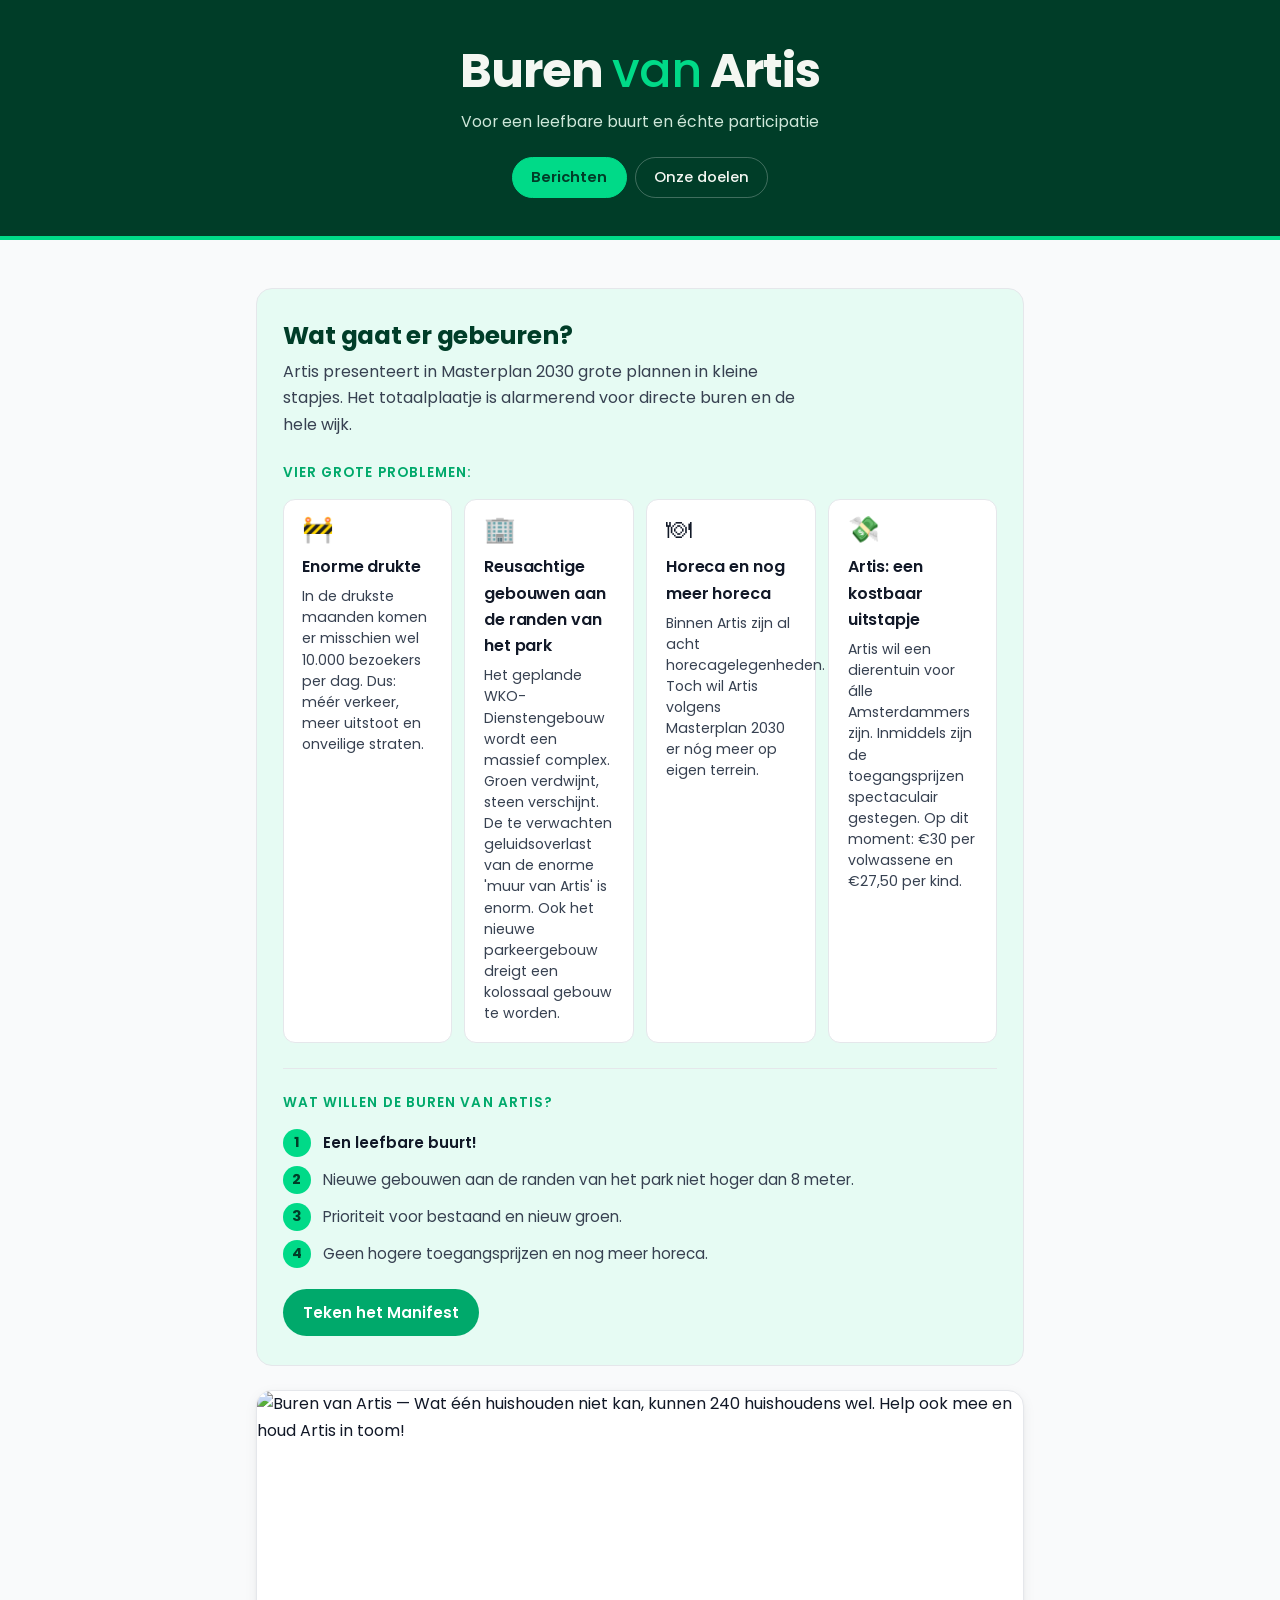
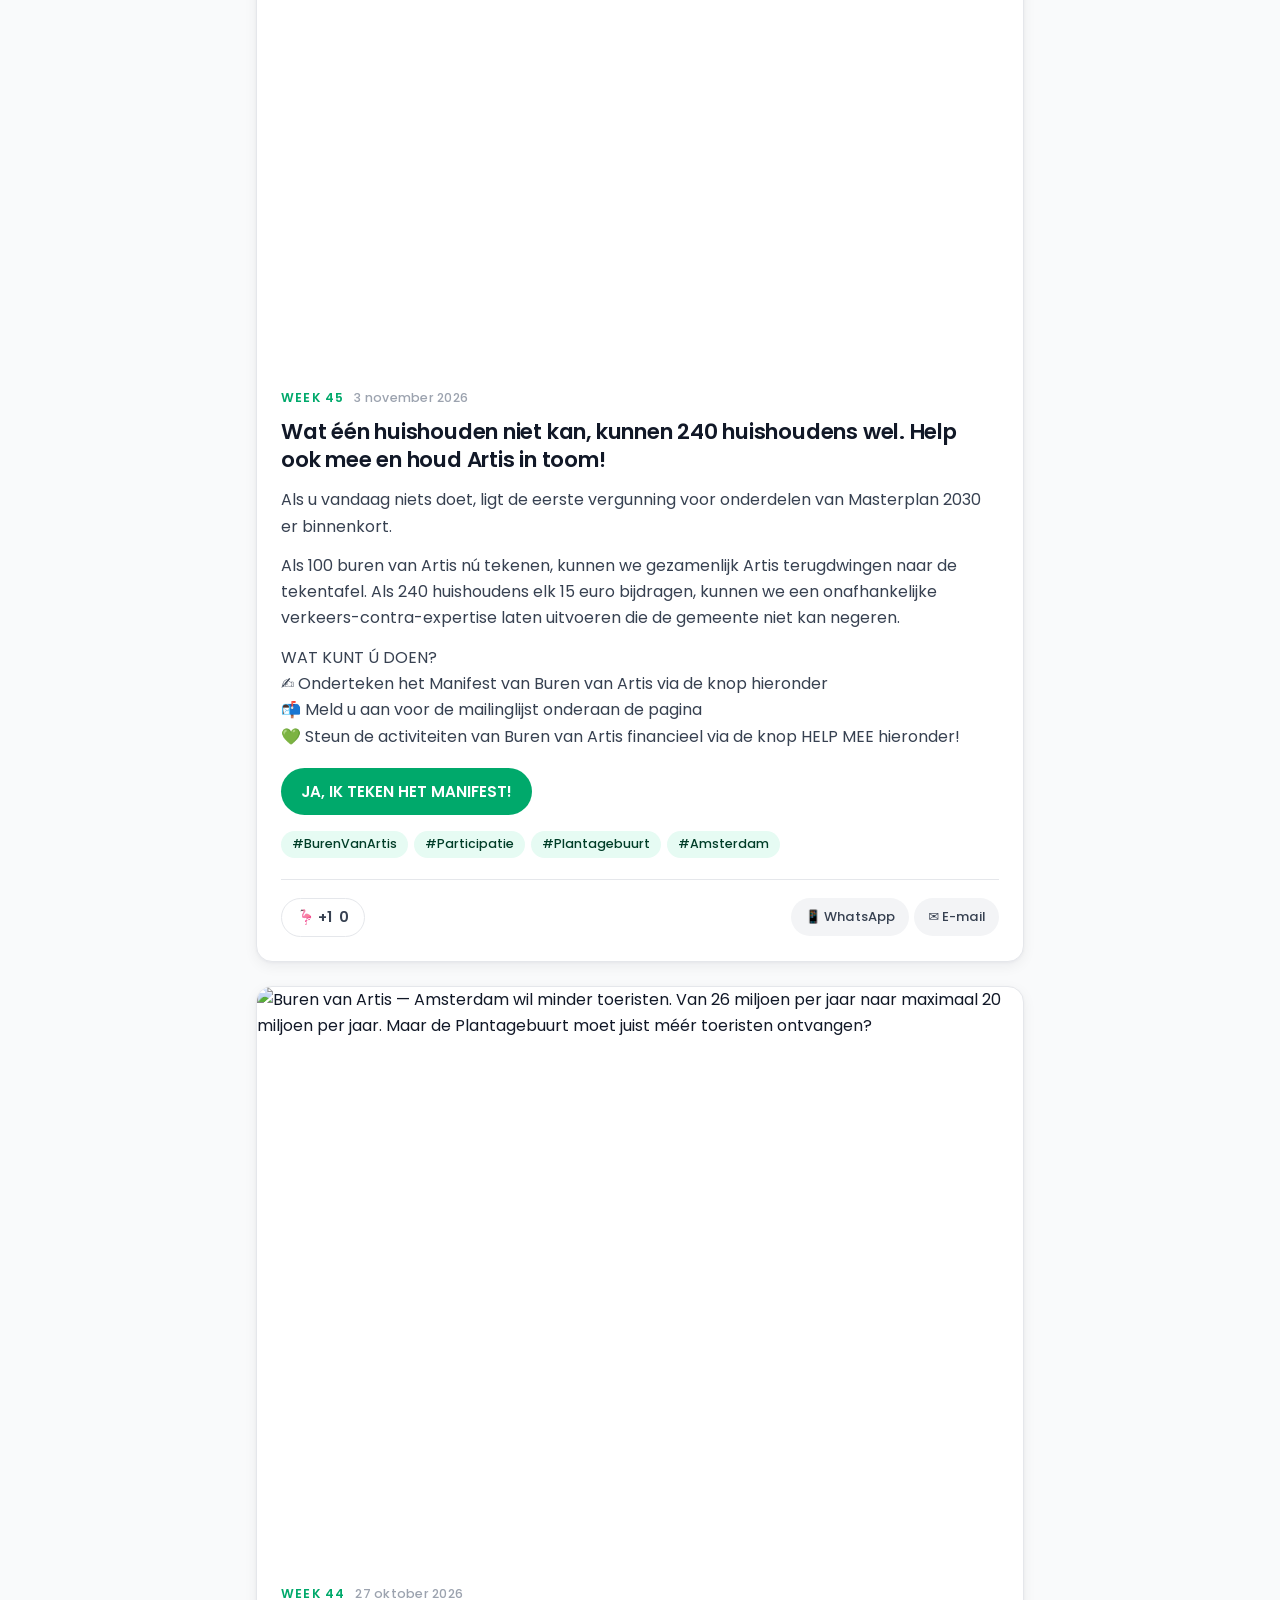
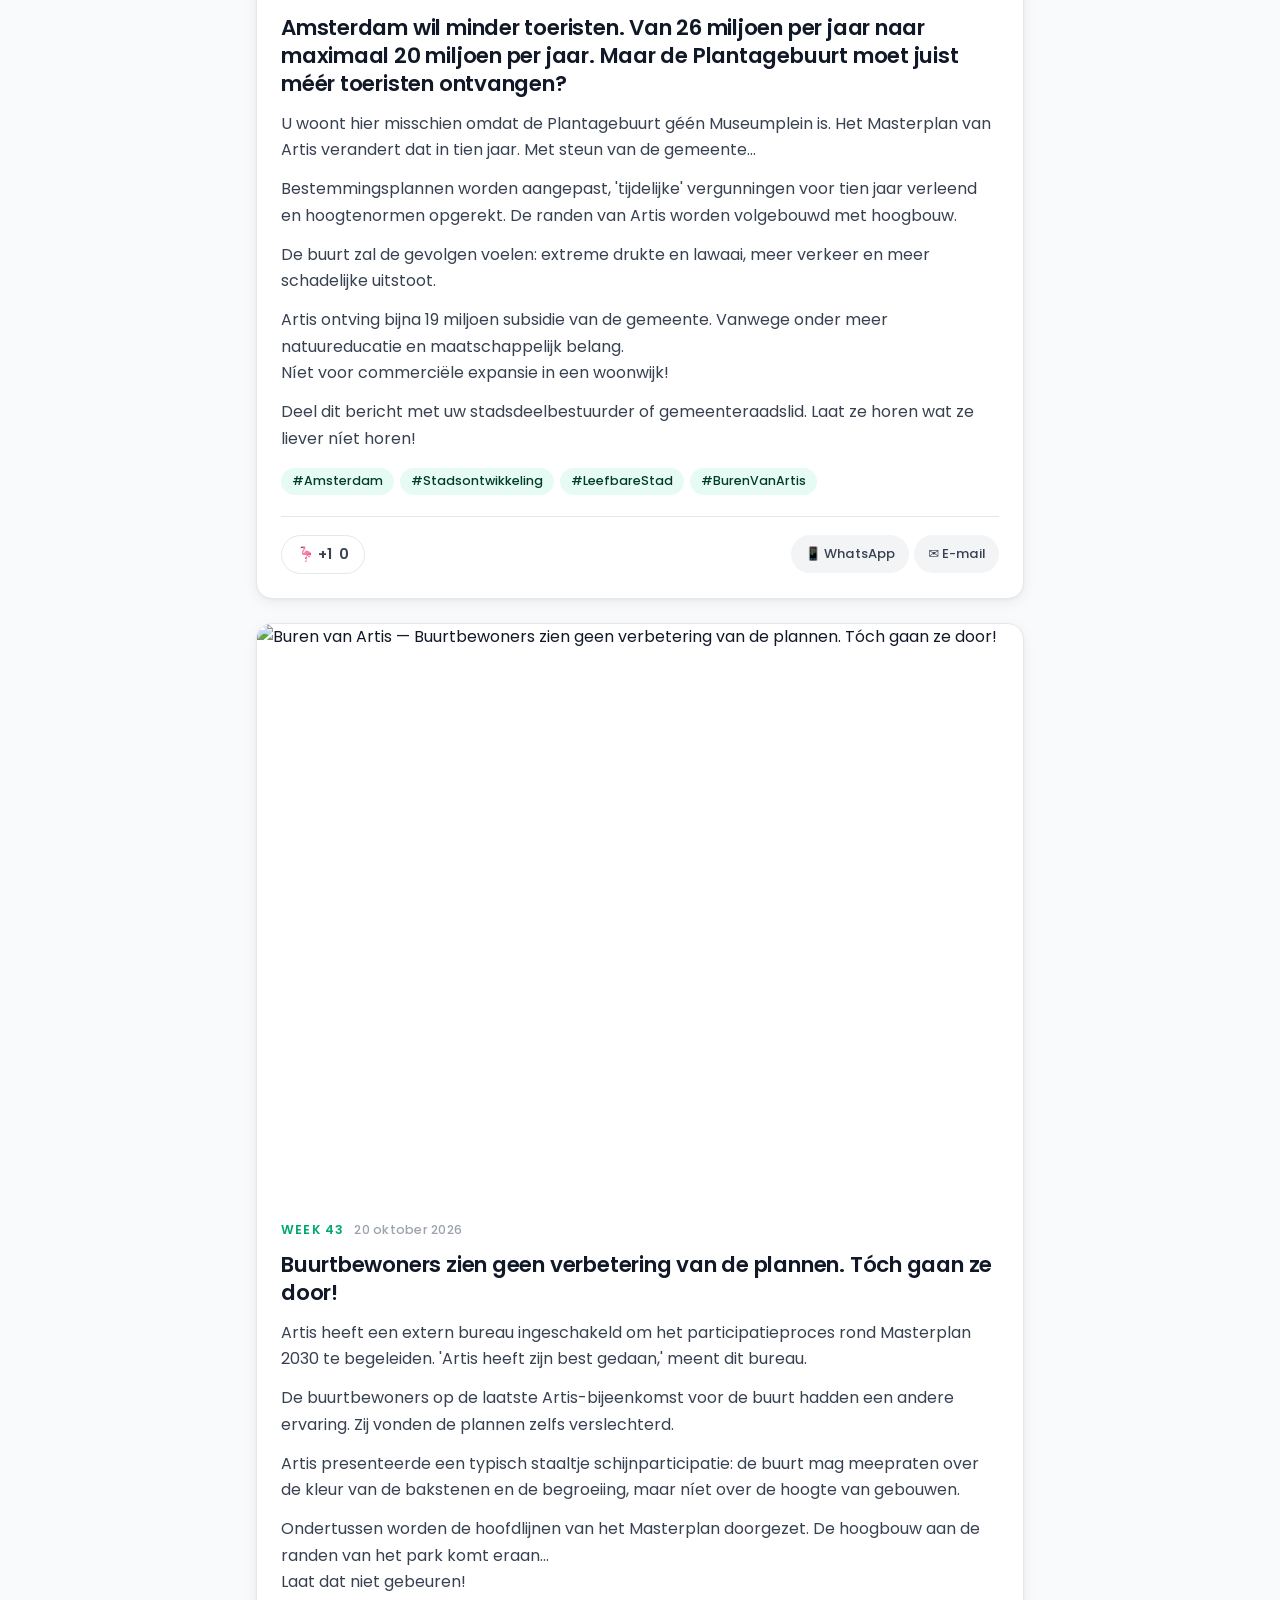
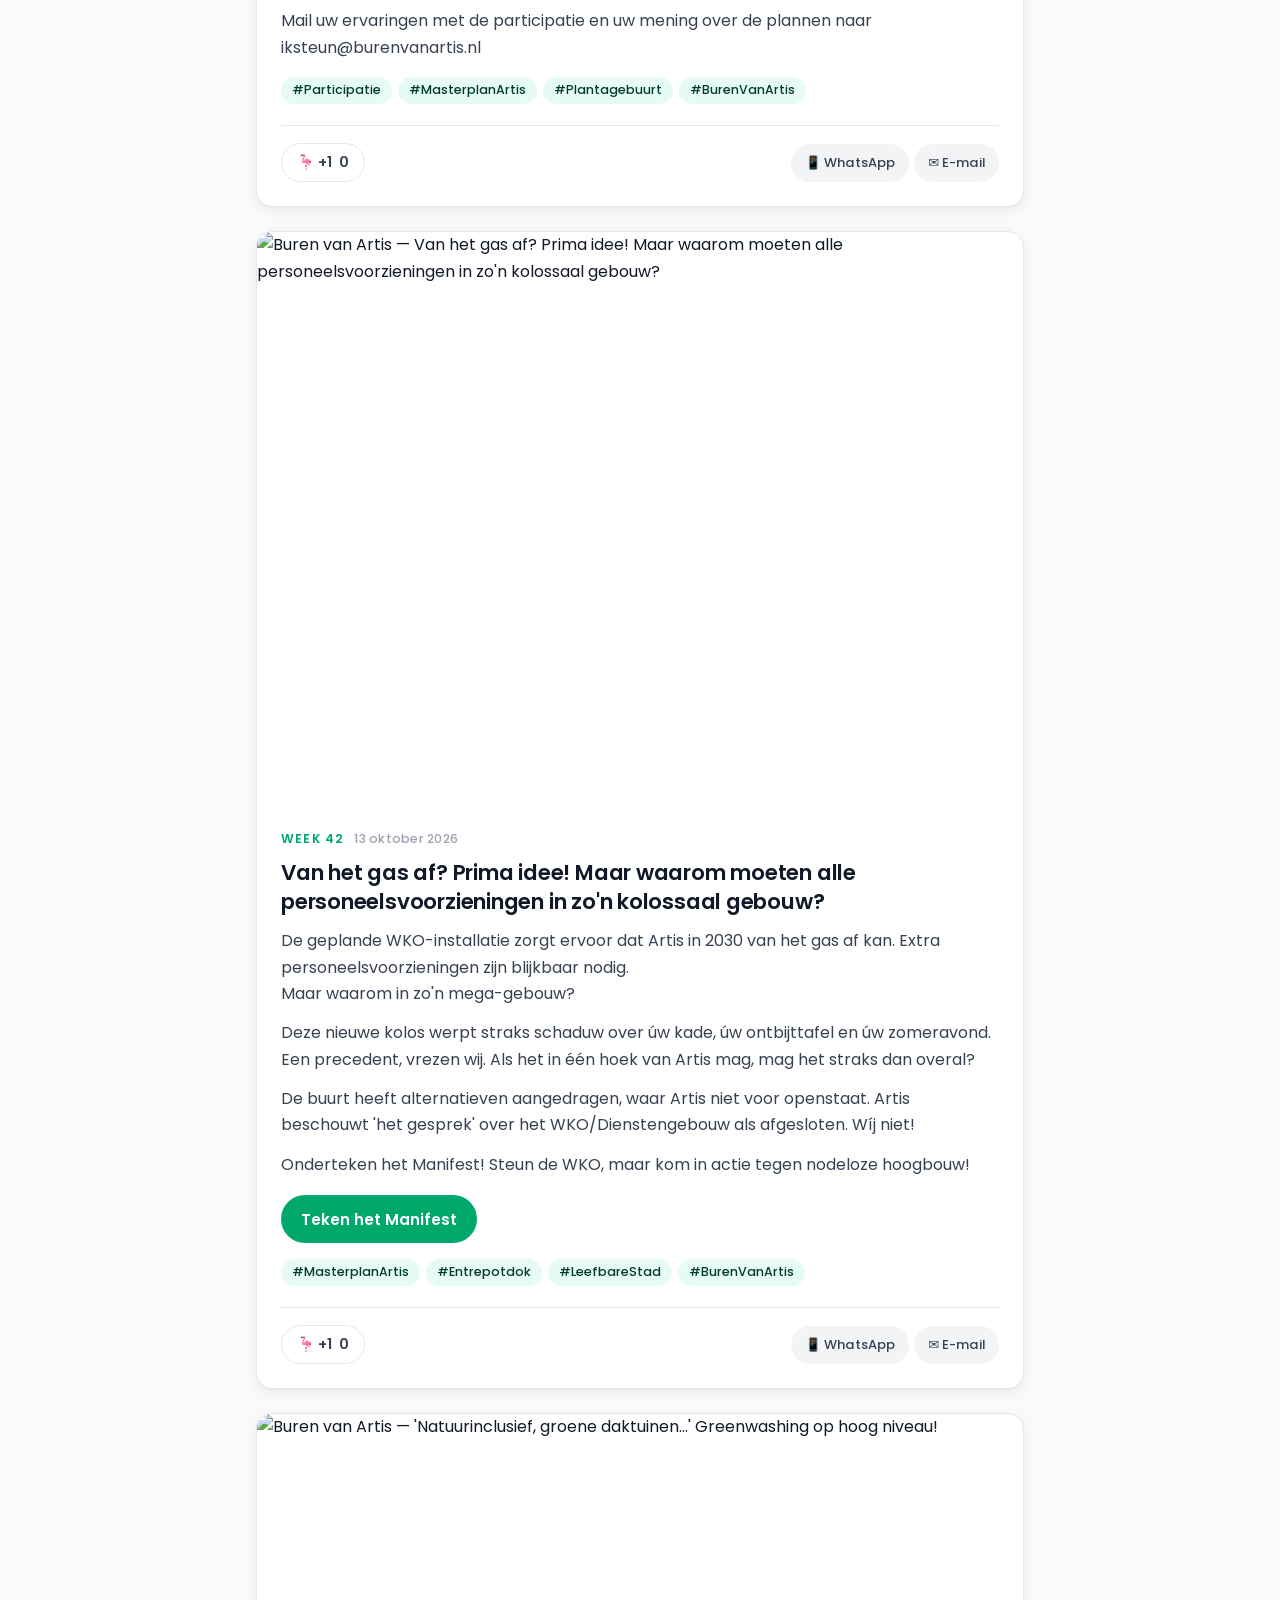
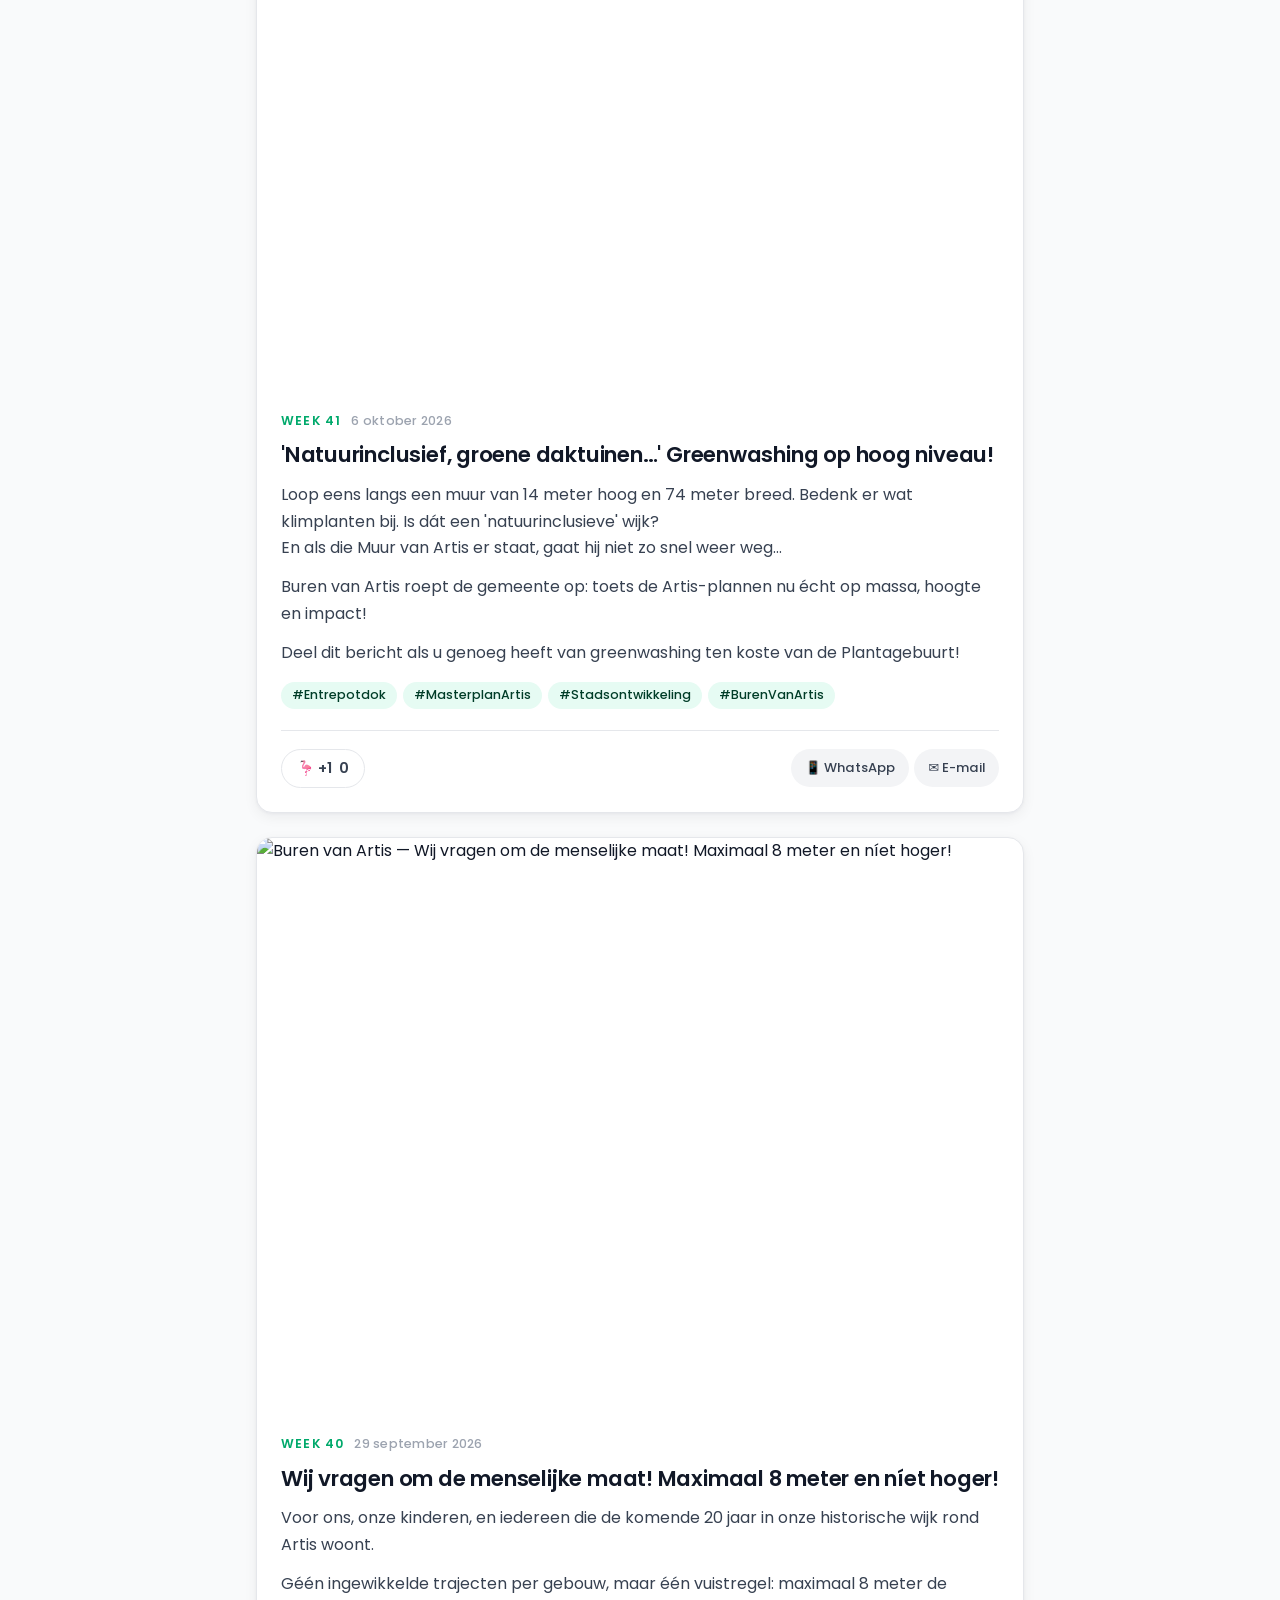
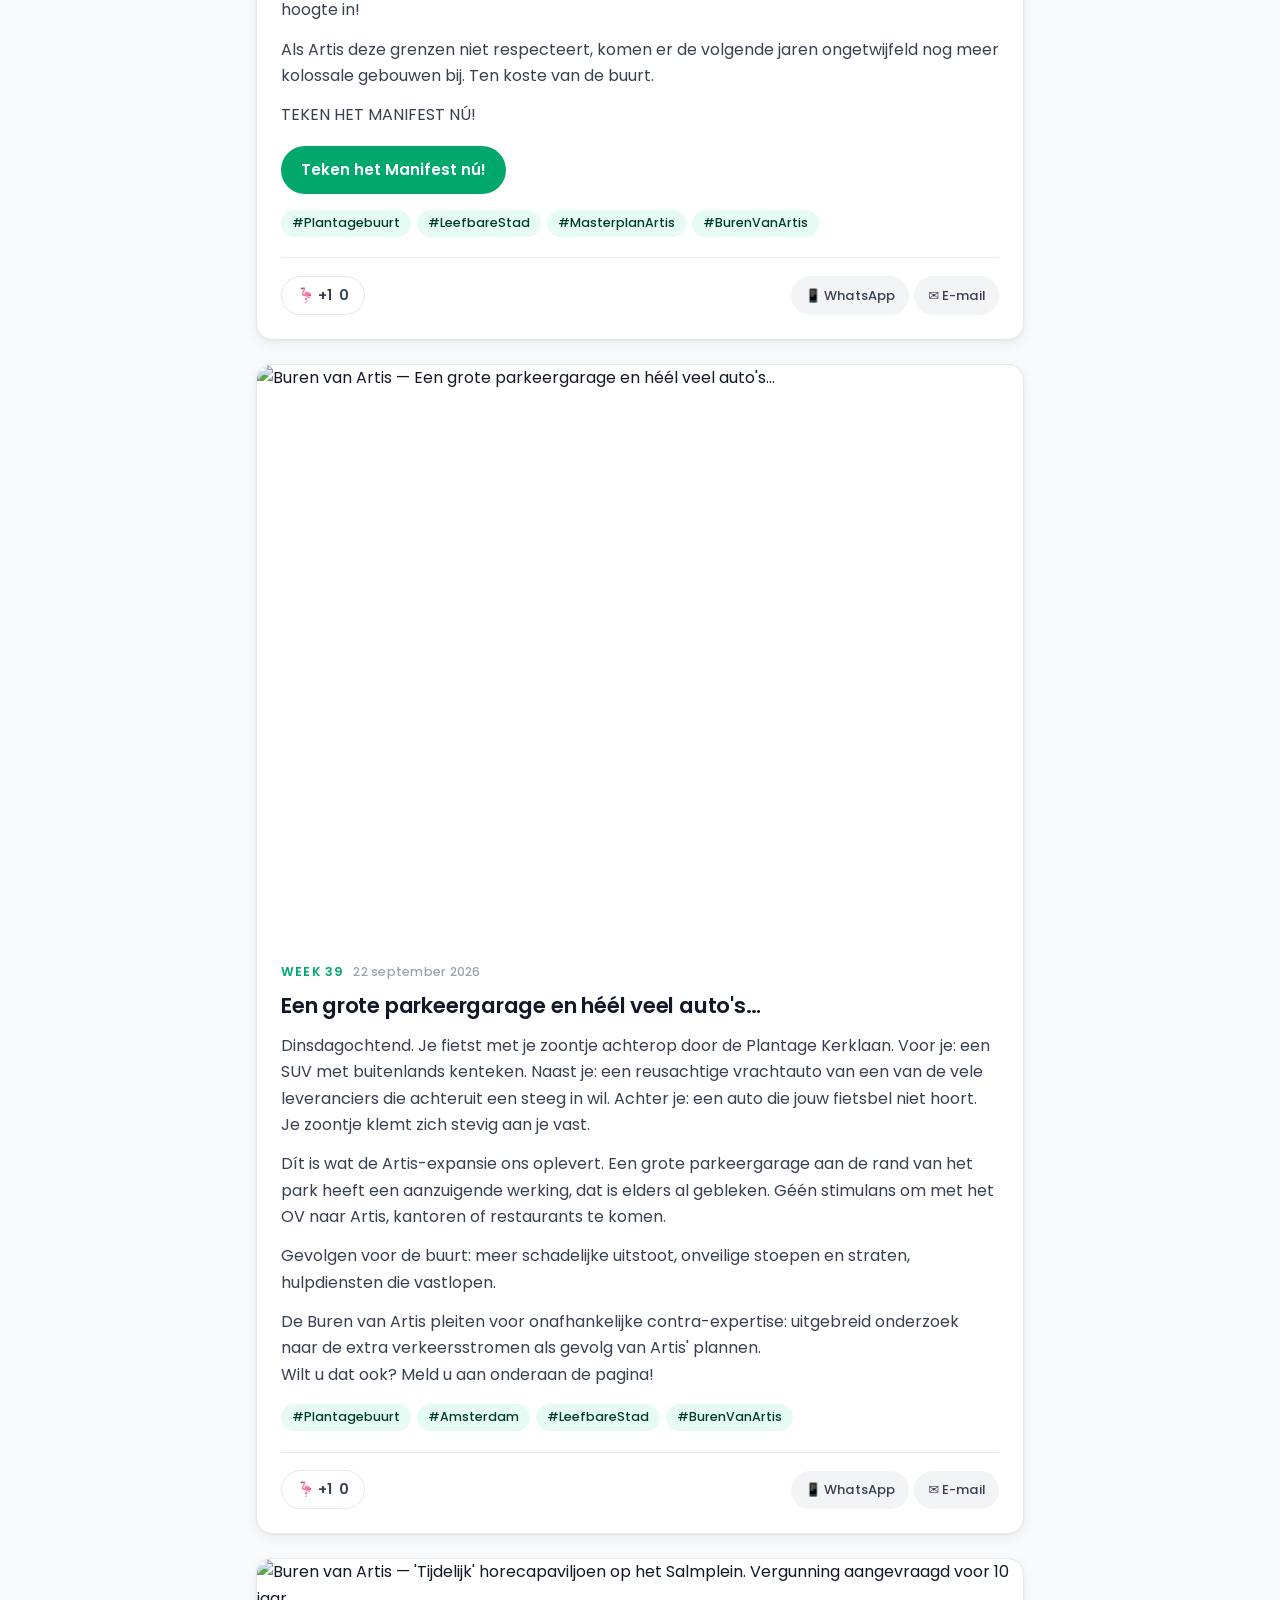
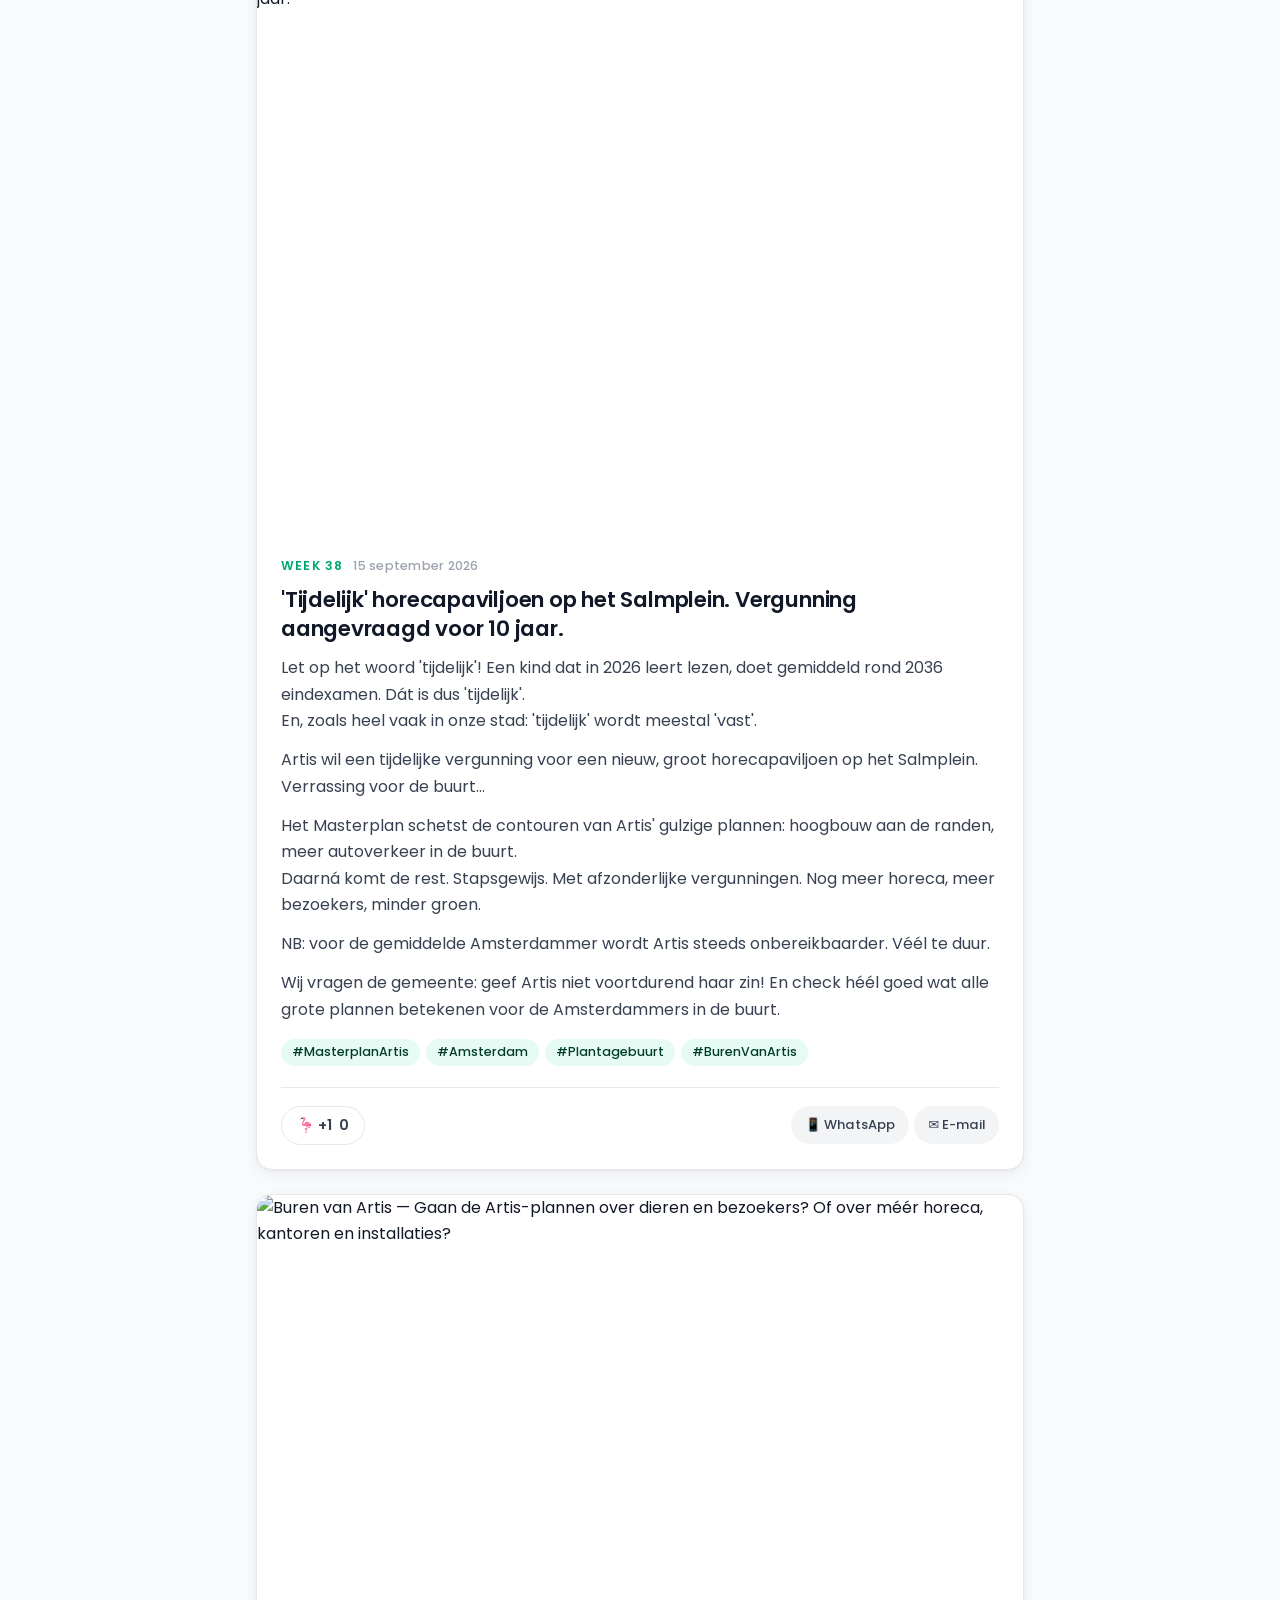
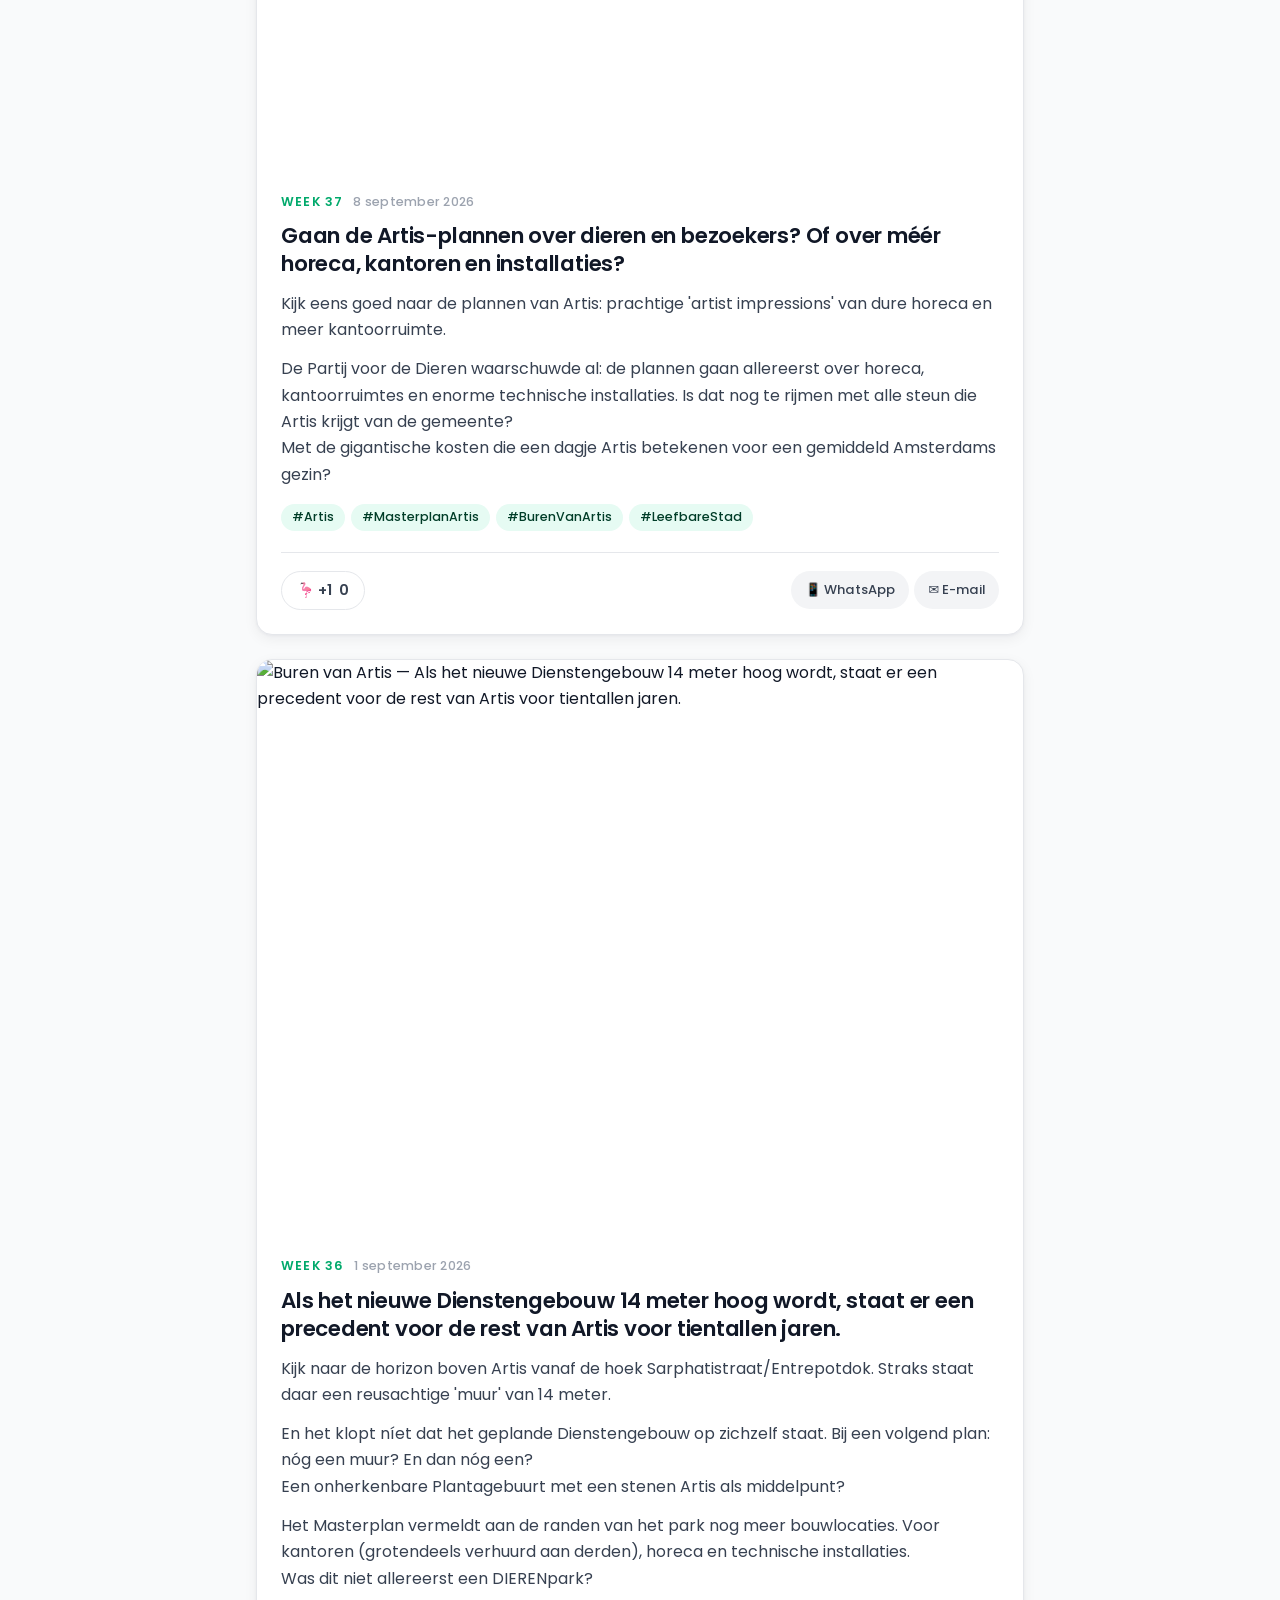
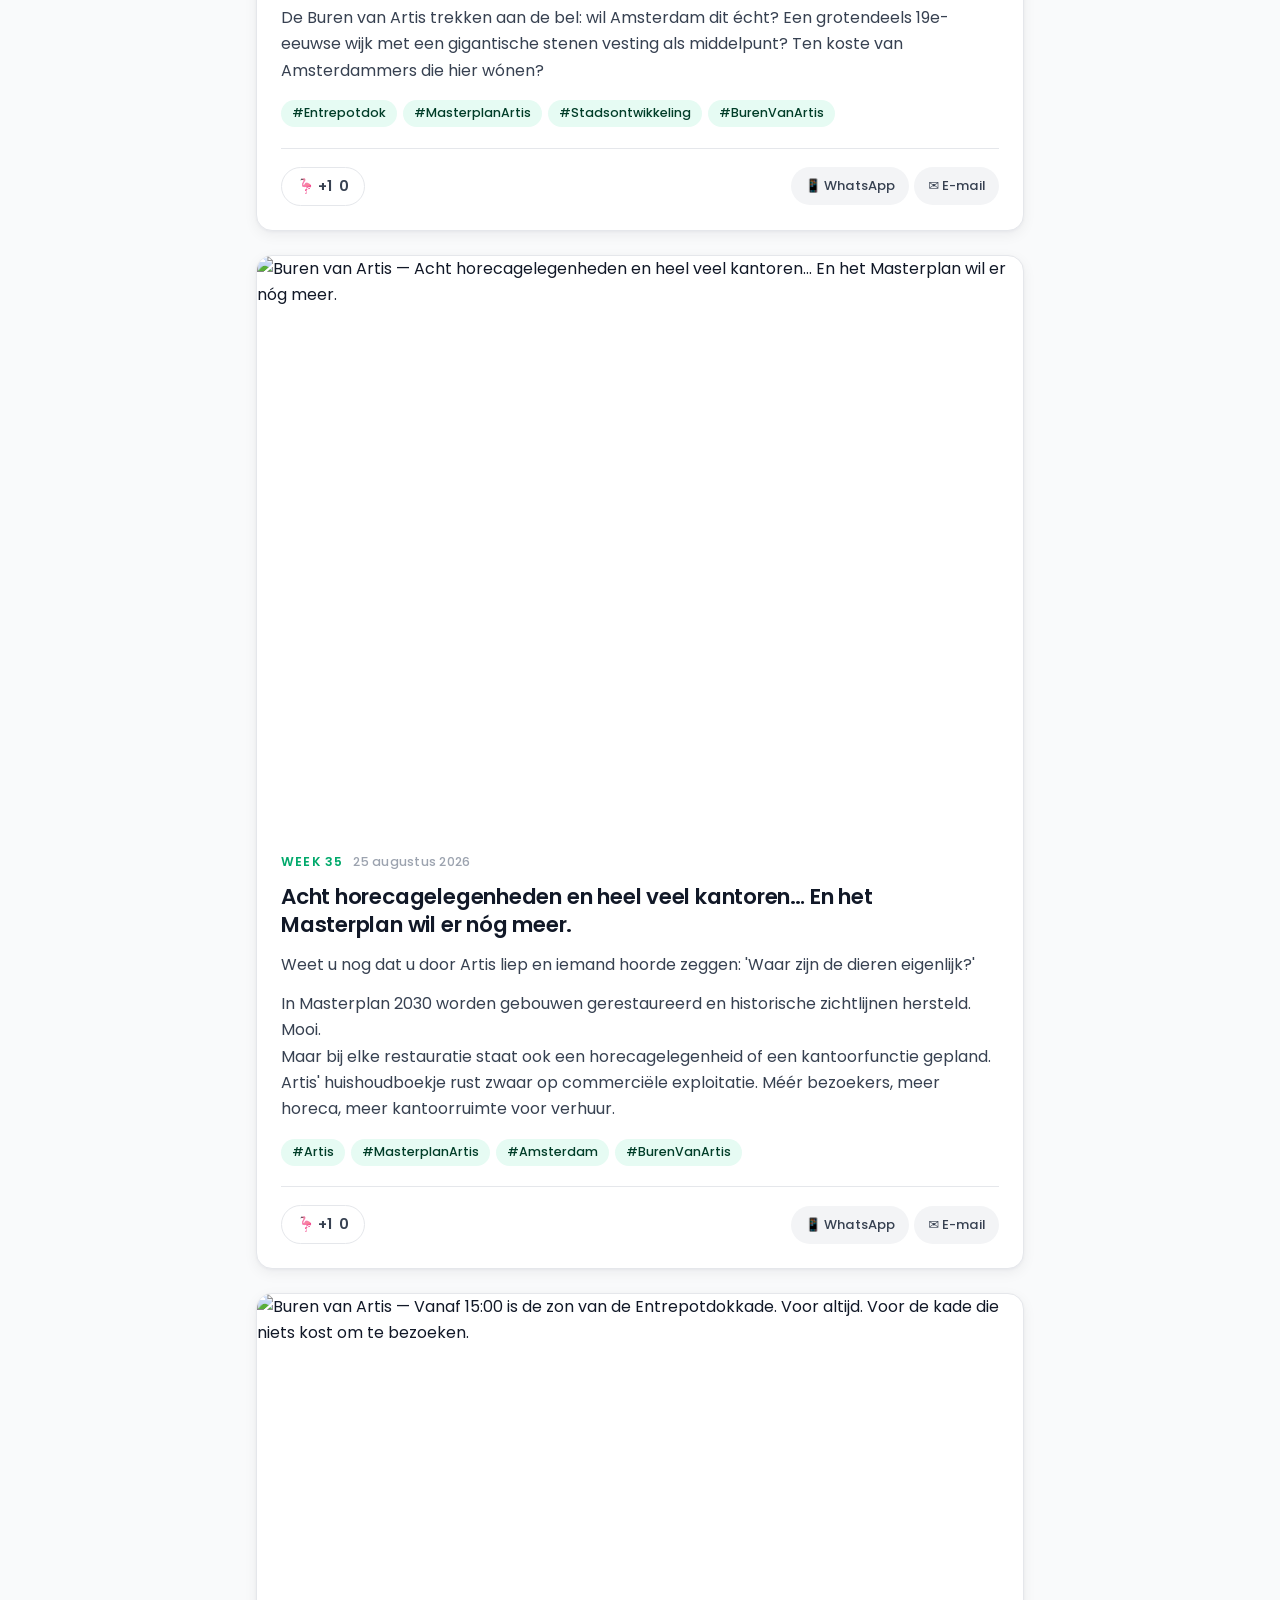
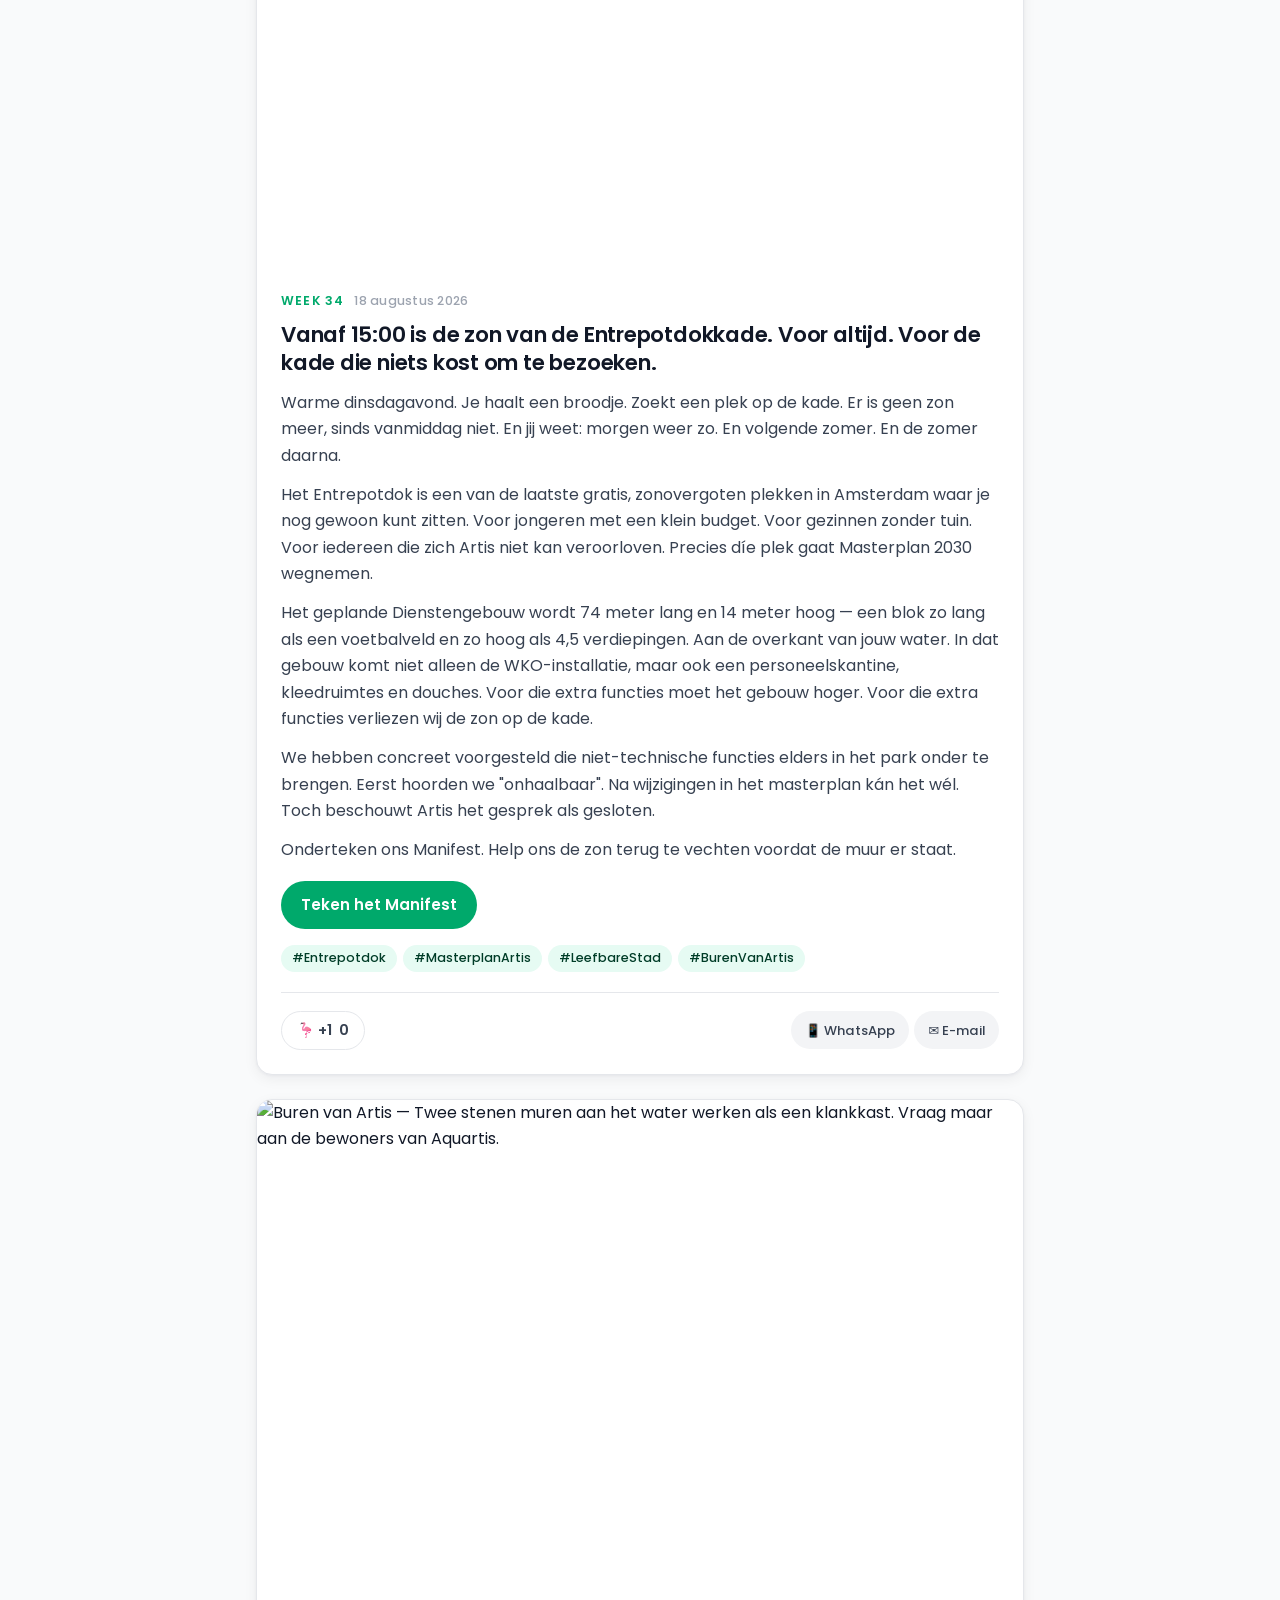
==== index.html @ 2b3d07b7 "Update 11 newest posts with new copy, hide Help mee button, render line breaks Replace title, text, " ====
<!DOCTYPE html>
<html lang="nl">
<head>
<meta charset="UTF-8">
<meta name="viewport" content="width=device-width, initial-scale=1.0">
<title>Buren van Artis — Bewonerslobby tegen Masterplan 2030 in de Plantagebuurt Amsterdam</title>
<meta name="description" content="Bewonerscollectief tegen de commerciële expansie van Artis onder Masterplan 2030. Wekelijkse buurtberichten, manifest en actie voor een leefbare Plantagebuurt in Amsterdam.">
<meta name="keywords" content="Buren van Artis, Masterplan 2030, Artis Amsterdam, Plantagebuurt, Entrepotdok, bewonerslobby, leefbare buurt, participatie, stadsontwikkeling Amsterdam">
<meta name="author" content="Buren van Artis">
<meta name="robots" content="index, follow, max-image-preview:large, max-snippet:-1">
<meta name="theme-color" content="#003D28">
<link rel="canonical" href="https://www.burenvanartis.nl/">

<!-- Google Search Console (vervang later door je eigen verificatiecode) -->
<!-- <meta name="google-site-verification" content="VERVANG_MET_JOUW_CODE"> -->

<!-- Open Graph (Facebook/LinkedIn/WhatsApp) -->
<meta property="og:type" content="website">
<meta property="og:site_name" content="Buren van Artis">
<meta property="og:title" content="Buren van Artis — bewonerslobby tegen Masterplan 2030">
<meta property="og:description" content="Wekelijkse buurtberichten over de plannen van Artis in de Plantagebuurt. Voor een leefbare buurt en tegen ongebreidelde commerciële groei.">
<meta property="og:url" content="https://www.burenvanartis.nl/">
<meta property="og:image" content="https://www.burenvanartis.nl/images/og-cover.jpg">
<meta property="og:image:alt" content="Buren van Artis — voor een leefbare Plantagebuurt">
<meta property="og:locale" content="nl_NL">

<!-- Twitter/X -->
<meta name="twitter:card" content="summary_large_image">
<meta name="twitter:title" content="Buren van Artis — bewonerslobby tegen Masterplan 2030">
<meta name="twitter:description" content="Wekelijkse buurtberichten over de plannen van Artis in de Plantagebuurt Amsterdam.">
<meta name="twitter:image" content="https://www.burenvanartis.nl/images/og-cover.jpg">

<link rel="preconnect" href="https://fonts.googleapis.com">
<link rel="preconnect" href="https://fonts.gstatic.com" crossorigin>
<link href="https://fonts.googleapis.com/css2?family=Poppins:wght@400;500;600;700&display=swap" rel="stylesheet">
<link rel="stylesheet" href="stijl.css">

<!-- Favicon-plaatshouders — upload favicon.ico en apple-touch-icon.png naar images/ -->
<link rel="icon" href="images/favicon.ico" sizes="any">
<link rel="apple-touch-icon" href="images/apple-touch-icon.png">

<!-- JSON-LD: Organisatie -->
<script type="application/ld+json">
{
  "@context": "https://schema.org",
  "@type": "Organization",
  "name": "Buren van Artis",
  "alternateName": "Bewonerscollectief Buren van Artis",
  "url": "https://www.burenvanartis.nl/",
  "logo": "https://www.burenvanartis.nl/images/og-cover.jpg",
  "description": "Burgerlobby en bewonerscollectief voor een leefbare Plantagebuurt in Amsterdam, gericht op serieuze participatie rond het Masterplan van Artis.",
  "email": "iksteun@burenvanartis.nl",
  "areaServed": {
    "@type": "Place",
    "name": "Plantagebuurt, Amsterdam"
  }
}
</script>

<!-- JSON-LD: Website -->
<script type="application/ld+json">
{
  "@context": "https://schema.org",
  "@type": "WebSite",
  "name": "Buren van Artis",
  "url": "https://www.burenvanartis.nl/",
  "inLanguage": "nl-NL",
  "publisher": { "@type": "Organization", "name": "Buren van Artis" }
}
</script>

<!-- Google tag (gtag.js) -->
<script async src="https://www.googletagmanager.com/gtag/js?id=G-4R6ZJPGEWZ"></script>
<script>
  window.dataLayer = window.dataLayer || [];
  function gtag(){dataLayer.push(arguments);}
  gtag('js', new Date());
  gtag('config', 'AW-18309585962');
  gtag('config', 'G-4R6ZJPGEWZ');
</script>
</head>
<body>

<header>
  <h1 class="merk">Buren <span class="van">van</span> Artis</h1>
  <p class="onderkop">Voor een leefbare buurt en échte participatie</p>
  <nav class="nav">
    <a href="/" class="actief">Berichten</a>
    <a href="/doelen.html">Onze doelen</a>
  </nav>
</header>

<main>
  <section class="hero-band" aria-labelledby="hero-vraag">
    <h2 id="hero-vraag">Wat gaat er gebeuren?</h2>
    <p class="hero-lead">Artis presenteert in Masterplan 2030 grote plannen in kleine stapjes. Het totaalplaatje is alarmerend voor directe buren en de hele wijk.</p>

    <h3 class="eisen-kop">Vier grote problemen:</h3>
    <div class="dreigt-grid">
      <article class="dreigt">
        <span class="dreigt-icon" aria-hidden="true">🚧</span>
        <h3>Enorme drukte</h3>
        <p>In de drukste maanden komen er misschien wel 10.000 bezoekers per dag. Dus: méér verkeer, meer uitstoot en onveilige straten.</p>
      </article>
      <article class="dreigt">
        <span class="dreigt-icon" aria-hidden="true">🏢</span>
        <h3>Reusachtige gebouwen aan de randen van het park</h3>
        <p>Het geplande WKO-Dienstengebouw wordt een massief complex. Groen verdwijnt, steen verschijnt. De te verwachten geluidsoverlast van de enorme 'muur van Artis' is enorm. Ook het nieuwe parkeergebouw dreigt een kolossaal gebouw te worden.</p>
      </article>
      <article class="dreigt">
        <span class="dreigt-icon" aria-hidden="true">🍽</span>
        <h3>Horeca en nog meer horeca</h3>
        <p>Binnen Artis zijn al acht horecagelegenheden. Toch wil Artis volgens Masterplan 2030 er nóg meer op eigen terrein.</p>
      </article>
      <article class="dreigt">
        <span class="dreigt-icon" aria-hidden="true">💸</span>
        <h3>Artis: een kostbaar uitstapje</h3>
        <p>Artis wil een dierentuin voor álle Amsterdammers zijn. Inmiddels zijn de toegangsprijzen spectaculair gestegen. Op dit moment: €30 per volwassene en €27,50 per kind.</p>
      </article>
    </div>

    <div class="eisen-blok">
      <h3 class="eisen-kop">Wat willen de Buren van Artis?</h3>
      <ol class="eisen">
        <li><span>1</span><p><strong>Een leefbare buurt!</strong></p></li>
        <li><span>2</span><p>Nieuwe gebouwen aan de randen van het park niet hoger dan 8 meter.</p></li>
        <li><span>3</span><p>Prioriteit voor bestaand en nieuw groen.</p></li>
        <li><span>4</span><p>Geen hogere toegangsprijzen en nog meer horeca.</p></li>
      </ol>
      <div class="hero-acties">
        <a class="knop" id="hero-manifest" href="#" target="_blank" rel="noopener">Teken het Manifest</a>
        <a class="helpmee" id="hero-tikkie" href="#" target="_blank" rel="noopener">💚 Help mee!</a>
      </div>
    </div>
  </section>

  <div id="feed" aria-live="polite"></div>

  <section class="manifest-sectie" id="manifest">
    <h2>Teken het Manifest Behoud Plantagebuurt</h2>
    <p id="manifest-teller" class="manifest-teller"></p>
    <ul class="manifest-eisen">
      <li><span>1</span><p><strong>Een leefbare buurt!</strong></p></li>
      <li><span>2</span><p>Nieuwe gebouwen aan de randen van het park niet hoger dan 8 meter.</p></li>
      <li><span>3</span><p>Prioriteit voor bestaand en nieuw groen.</p></li>
      <li><span>4</span><p>Geen hogere toegangsprijzen en nog meer horeca.</p></li>
    </ul>
    <div id="manifest-formulier">
      <h3 style="color:#fff;font-weight:600;font-size:1rem;margin:0 0 1rem">Ik eis een leefbare buurt:</h3>
      <form id="manifest-form" class="manifest-grid" novalidate>
        <label>Voornaam <input type="text" name="voornaam" autocomplete="given-name" placeholder="Jan" required></label>
        <label>Achternaam <input type="text" name="achternaam" autocomplete="family-name" placeholder="Jansen" required></label>
        <label>Straatnaam en nummer <input type="text" name="straat" autocomplete="street-address" placeholder="Plantage Kerklaan 1" required></label>
        <label>Postcode <input type="text" name="postcode" autocomplete="postal-code" placeholder="1018 AB" required></label>
        <label>Stad <input type="text" name="stad" autocomplete="address-level2" placeholder="Amsterdam" required></label>
        <label class="breed">E-mailadres <input type="email" name="email" autocomplete="email" placeholder="jouw@email.nl" required></label>
        <div id="manifest-fout" class="manifest-fout"></div>
        <button type="submit" class="manifest-submit">Teken het manifest ✍️</button>
      </form>
    </div>
    <div id="manifest-ok" class="manifest-ok" role="status" tabindex="-1">
      <div class="manifest-ok-icon" aria-hidden="true">✅</div>
      <h3>Bedankt voor je steun! ✊</h3>
      <p>Je handtekening is geregistreerd. Samen maken we het verschil.</p>
      <p>Deel dit manifest met je buren — hoe meer handtekeningen, hoe sterker ons mandaat.</p>
    </div>
  </section>

  <section class="aanmelden" id="aanmelden">
    <h2>Mis geen bericht</h2>
    <p>Meld je aan en ontvang een mailtje bij elk nieuw buurtbericht.</p>
    <form id="aanmeldformulier" method="post" target="_blank">
      <label for="email" style="position:absolute;left:-9999px">E-mailadres</label>
      <input type="email" id="email" name="email" placeholder="jouw@email.nl" required>
      <button type="submit">Aanmelden</button>
    </form>
  </section>
</main>

<footer>
  <p>Buren van Artis · Amsterdam · <a href="mailto:iksteun@burenvanartis.nl">iksteun@burenvanartis.nl</a></p>
</footer>

<script src="instellingen.js"></script>
<script src="posts.js"></script>
<script>

const MAANDEN = ["januari","februari","maart","april","mei","juni","juli","augustus","september","oktober","november","december"];

function nlDatum(iso){
  const d = new Date(iso + "T00:00:00");
  return `${d.getDate()} ${MAANDEN[d.getMonth()]} ${d.getFullYear()}`;
}
function weekNr(iso){
  const d = new Date(iso + "T00:00:00");
  const t = new Date(Date.UTC(d.getFullYear(), d.getMonth(), d.getDate()));
  const dag = (t.getUTCDay() + 6) % 7;
  t.setUTCDate(t.getUTCDate() - dag + 3);
  const eersteDonderdag = t.valueOf();
  t.setUTCMonth(0, 1);
  if (t.getUTCDay() !== 4) t.setUTCMonth(0, 1 + ((4 - t.getUTCDay()) + 7) % 7);
  return 1 + Math.round((eersteDonderdag - t) / 604800000);
}
function escapeHtml(s){
  return String(s).replace(/[&<>"']/g, c =>
    ({"&":"&amp;","<":"&lt;",">":"&gt;",'"':"&quot;","'":"&#39;"}[c]));
}

// ---------- feed opbouwen ----------
const vandaag = new Date(); vandaag.setHours(23,59,59);
const zichtbaar = POSTS
  .filter(p => TOON_GEPLANDE || new Date(p.datum + "T00:00:00") <= vandaag)
  .sort((a,b) => b.datum.localeCompare(a.datum));

const feed = document.getElementById("feed");
zichtbaar.forEach(post => {
  const kaart = document.createElement("article");
  kaart.className = "kaart";
  kaart.id = "post-" + post.id;

  let media = "";
  if (post.youtube) {
    media = `<div class="kaart-media"><div class="video">
      <iframe src="https://www.youtube-nocookie.com/embed/${post.youtube}"
        title="${escapeHtml(post.titel)}" loading="lazy" allowfullscreen
        allow="accelerometer; encrypted-media; picture-in-picture"></iframe>
    </div></div>`;
  } else if (post.afbeelding) {
    media = `<div class="kaart-media"><img src="${post.afbeelding}" alt="Buren van Artis — ${escapeHtml(post.titel)}" loading="lazy"></div>`;
  }

  const alineas = (post.tekst || "").split("\n\n").map(a => `<p>${escapeHtml(a).replace(/\n/g, "<br>")}</p>`).join("");

  const knoppen = (post.knoppen || []).map(k =>
    `<a class="knop" href="${k.url}" target="_blank" rel="noopener">${escapeHtml(k.label)}</a>`
  ).join("");

  const tags = (post.tags || []).map(t => `<span class="tag">#${escapeHtml(t)}</span>`).join("");

  const postUrl = location.origin + location.pathname + "#post-" + post.id;
  const deelTekst = encodeURIComponent(post.titel + " — Buren van Artis\n" + postUrl);
  const mailOnderwerp = encodeURIComponent(post.titel + " — Buren van Artis");
  const mailBody = encodeURIComponent("Dit bericht van Buren van Artis is misschien interessant voor je:\n\n" + post.titel + "\n" + postUrl);

  kaart.innerHTML = `
    ${media}
    <div class="kaart-body">
      <div class="wenkbrauw"><span>Week ${weekNr(post.datum)}</span><time class="datum" datetime="${post.datum}">${nlDatum(post.datum)}</time></div>
      <h2>${escapeHtml(post.titel)}</h2>
      ${alineas}
      ${knoppen ? `<div class="acties">${knoppen}</div>` : ""}
      ${tags ? `<div class="tags">${tags}</div>` : ""}
      <div class="steun">
        <button class="plusje" data-post="${post.id}" aria-pressed="false">
          <span class="vogel" aria-hidden="true">🦩</span>
          🦩 +1 <span class="teller" data-teller="${post.id}">0</span>
        </button>
        <a class="helpmee" href="${TIKKIE_URL}" target="_blank" rel="noopener">💚 Help mee!</a>
        <span class="delen">
          <a class="deel" href="https://wa.me/?text=${deelTekst}" target="_blank" rel="noopener" aria-label="Deel via WhatsApp">📱 WhatsApp</a>
          <a class="deel" href="mailto:?subject=${mailOnderwerp}&body=${mailBody}" aria-label="Deel via e-mail">✉️ E-mail</a>
        </span>
      </div>
    </div>`;
  feed.appendChild(kaart);
});

// Hero-band Manifest-knop koppelen aan de gedeelde MANIFEST_URL
const heroManifest = document.getElementById("hero-manifest");
if (heroManifest) {
  heroManifest.href = "#manifest";
  heroManifest.addEventListener("click", () => {
    if (typeof gtag === "function") gtag("event", "klik_teken_manifest");
  });
}

// Hero-band Help mee!-knop koppelen aan de gedeelde TIKKIE_URL
const heroTikkie = document.getElementById("hero-tikkie");
if (heroTikkie && typeof TIKKIE_URL === "string") heroTikkie.href = TIKKIE_URL;
if (heroTikkie) {
  heroTikkie.addEventListener("click", () => {
    if (typeof gtag === "function") gtag("event", "klik_help_mee");
  });
}

// ---------- JSON-LD structured data voor alle berichten (SEO) ----------
(function emitPostSchema(){
  const base = location.origin + location.pathname;
  const items = zichtbaar.map((post, i) => ({
    "@type": "ListItem",
    "position": i + 1,
    "item": {
      "@type": "BlogPosting",
      "@id": base + "#post-" + post.id,
      "headline": post.titel,
      "datePublished": post.datum,
      "url": base + "#post-" + post.id,
      "inLanguage": "nl-NL",
      "keywords": (post.tags || []).join(", "),
      "image": post.afbeelding || undefined,
      "articleBody": post.tekst,
      "author": { "@type": "Organization", "name": "Buren van Artis" },
      "publisher": {
        "@type": "Organization",
        "name": "Buren van Artis",
        "logo": { "@type": "ImageObject", "url": base + "images/og-cover.jpg" }
      },
      "mainEntityOfPage": { "@type": "WebPage", "@id": base }
    }
  }));
  const script = document.createElement("script");
  script.type = "application/ld+json";
  script.textContent = JSON.stringify({
    "@context": "https://schema.org",
    "@type": "ItemList",
    "name": "Berichten van Buren van Artis",
    "itemListElement": items
  });
  document.head.appendChild(script);
})();

// ---------- +1 (plus-één) ----------
const supabaseAan = SUPABASE_URL && SUPABASE_KEY;

async function laadTellers(){
  if (supabaseAan) {
    try {
      const r = await fetch(`${SUPABASE_URL}/rest/v1/likes?select=post_id,count`, {
        headers: { apikey: SUPABASE_KEY, Authorization: `Bearer ${SUPABASE_KEY}` }
      });
      (await r.json()).forEach(rij => zetTeller(rij.post_id, rij.count));
    } catch(e){ console.warn("Kon tellers niet laden", e); }
  } else {
    zichtbaar.forEach(p => zetTeller(p.id, Number(localStorage.getItem("teller_" + p.id) || 0)));
  }
  zichtbaar.forEach(p => {
    if (localStorage.getItem("plus_" + p.id)) {
      const knop = document.querySelector(`.plusje[data-post="${p.id}"]`);
      if (knop) knop.setAttribute("aria-pressed", "true");
    }
  });
}
function zetTeller(id, n){
  const el = document.querySelector(`[data-teller="${id}"]`);
  if (el) el.textContent = n;
}
document.addEventListener("click", async e => {
  const knop = e.target.closest(".plusje");
  if (!knop || knop.getAttribute("aria-pressed") === "true") return;
  const id = knop.dataset.post;
  knop.setAttribute("aria-pressed", "true");
  localStorage.setItem("plus_" + id, "1");
  if (typeof gtag === "function") gtag("event", "klik_vind_ik_leuk", { post_id: id });

  const vogel = knop.querySelector(".vogel");
  vogel.classList.remove("vlieg"); void vogel.offsetWidth; vogel.classList.add("vlieg");

  const el = document.querySelector(`[data-teller="${id}"]`);
  const nieuw = Number(el.textContent || 0) + 1;
  zetTeller(id, nieuw);

  if (supabaseAan) {
    try {
      await fetch(`${SUPABASE_URL}/rest/v1/rpc/plus_een`, {
        method: "POST",
        headers: { apikey: SUPABASE_KEY, Authorization: `Bearer ${SUPABASE_KEY}`, "Content-Type": "application/json" },
        body: JSON.stringify({ p_post_id: id })
      });
    } catch(e){ console.warn("Kon +1 niet opslaan", e); }
  } else {
    localStorage.setItem("teller_" + id, nieuw);
  }
});
laadTellers();

// ---------- e-mailaanmelding ----------
const formulier = document.getElementById("aanmeldformulier");
if (BUTTONDOWN_GEBRUIKER) {
  formulier.action = `https://buttondown.email/api/emails/embed-subscribe/${BUTTONDOWN_GEBRUIKER}`;
} else {
  formulier.addEventListener("submit", e => {
    e.preventDefault();
    location.href = "mailto:iksteun@burenvanartis.nl?subject=" +
      encodeURIComponent("Aanmelden mailinglijst Buren van Artis") +
      "&body=" + encodeURIComponent("Graag aanmelden op de mailinglijst: " + document.getElementById("email").value);
  });
}
formulier.addEventListener("submit", () => {
  if (typeof gtag === "function") gtag("event", "klik_aanmelden");
});

// ---------- leesgedrag per bericht (scroll tracking) ----------
if (typeof gtag === "function" && "IntersectionObserver" in window) {
  const leesSessies = new Map(); // post_id -> tijdstip waarop bericht zichtbaar werd
  const gezienPosts = new Set(); // post_id die al een "post_zichtbaar" event kregen

  function meldLeestijd(id, titel) {
    const start = leesSessies.get(id);
    if (start == null) return;
    leesSessies.delete(id);
    const seconden = Math.round((performance.now() - start) / 1000);
    if (seconden < 1) return; // te kort om als "gelezen" te tellen
    gtag("event", "post_leestijd", { post_id: id, post_titel: titel, seconden });
  }

  const postObserver = new IntersectionObserver(entries => {
    entries.forEach(entry => {
      const id = entry.target.dataset.postId;
      const titel = entry.target.dataset.postTitel;
      if (entry.isIntersecting) {
        leesSessies.set(id, performance.now());
        if (!gezienPosts.has(id)) {
          gezienPosts.add(id);
          gtag("event", "post_zichtbaar", { post_id: id, post_titel: titel });
        }
      } else {
        meldLeestijd(id, titel);
      }
    });
  }, { threshold: 0.5 });

  zichtbaar.forEach(post => {
    const el = document.getElementById("post-" + post.id);
    if (!el) return;
    el.dataset.postId = post.id;
    el.dataset.postTitel = post.titel;
    postObserver.observe(el);
  });

  document.addEventListener("visibilitychange", () => {
    if (document.visibilityState !== "hidden") return;
    Array.from(leesSessies.keys()).forEach(id => {
      const el = document.getElementById("post-" + id);
      meldLeestijd(id, el ? el.dataset.postTitel : "");
    });
  });
}
</script>
<script src="manifest-form.js"></script>
</body>
</html>
---- stijl.css ----
:root{
  /* GROEN (basis + acties) */
  --groen:#00DA88;           /* basis, accenten, +1 gedrukt */
  --groen-donker:#00A96B;    /* hoofd-CTA (Manifest), hover */
  --groen-dieper:#008554;    /* hover van donkere CTA */
  --groen-diep:#003D28;      /* koptekst-achtergrond, deep contrast */
  --groen-licht:#E6FBF3;     /* tag-pillen, subtiele vlakken */

  /* GRIJS (ondersteuning) */
  --grijs:#9CA3AF;           /* ondersteunende tekst, dividers */
  --grijs-licht:#E5E7EB;     /* randen */
  --grijs-lichter:#F3F4F6;   /* deelknoppen achtergrond */
  --grijs-donker:#374151;    /* fijnere body tekst */
  --tekst:#111827;           /* koppen, primaire tekst */

  /* NEUTRAAL */
  --wit:#FFFFFF;
  --achtergrond:#F9FAFB;

  --radius:16px;
  --radius-klein:12px;
  --schaduw:0 1px 3px rgba(17,24,39,.04), 0 4px 14px rgba(17,24,39,.06);
}

*{box-sizing:border-box}
html{scroll-behavior:smooth}
body{
  margin:0; background:var(--achtergrond); color:var(--tekst);
  font-family:'Poppins',system-ui,-apple-system,sans-serif;
  font-size:16px; line-height:1.65; -webkit-font-smoothing:antialiased;
}
a{color:var(--groen-donker); text-decoration-thickness:1px; text-underline-offset:2px}
:focus-visible{outline:3px solid var(--groen); outline-offset:2px; border-radius:6px}

/* ---------- kop ---------- */
header{
  background:var(--groen-diep); color:#F4F7F2;
  padding:2.8rem 1.25rem 2.4rem; text-align:center;
  border-bottom:4px solid var(--groen);
}
.merk{
  font-weight:700; font-size:clamp(2rem,6vw,3rem);
  margin:0; letter-spacing:-.02em; line-height:1.1;
}
.merk .van{color:var(--groen); font-weight:500}
.onderkop{
  margin:.7rem auto 0; max-width:48ch;
  color:#CFE8DA; font-size:.98rem; font-weight:400;
}

/* ---------- navigatie ---------- */
.nav{display:flex; justify-content:center; gap:.5rem; margin-top:1.4rem; flex-wrap:wrap}
.nav a{
  color:#F4F7F2; text-decoration:none; font-weight:500; font-size:.92rem;
  padding:.45rem 1.15rem; border-radius:999px;
  border:1px solid rgba(255,255,255,.25);
  transition:border-color .15s, background .15s, color .15s;
}
.nav a:hover{border-color:var(--groen)}
.nav a.actief{
  background:var(--groen); color:var(--groen-diep);
  border-color:var(--groen); font-weight:600;
}

/* ---------- feed ---------- */
main{max-width:800px; margin:0 auto; padding:1.5rem 1rem 3rem}
.kaart{
  background:var(--wit); border:1px solid var(--grijs-licht); border-radius:var(--radius);
  overflow:hidden; margin:1.5rem 0; box-shadow:var(--schaduw);
}
/* 4/3 aspect ratio = ~33% taller than 16/9 → afbeeldingen ± 30% groter */
.kaart-media img{display:block; width:100%; aspect-ratio:4/3; object-fit:cover}
.kaart-media .video{position:relative; width:100%; aspect-ratio:4/3}
.kaart-media iframe{position:absolute; inset:0; width:100%; height:100%; border:0}
.kaart-body{padding:1.4rem 1.5rem 1.5rem}
.wenkbrauw{
  display:flex; gap:.6rem; align-items:baseline; flex-wrap:wrap;
  font-size:.78rem; letter-spacing:.1em; text-transform:uppercase;
  font-weight:600; color:var(--groen-donker); margin-bottom:.6rem;
}
.wenkbrauw .datum{color:var(--grijs); letter-spacing:.02em; text-transform:none; font-weight:500}
.kaart h2{
  font-weight:600; font-size:1.35rem; line-height:1.3;
  margin:.1rem 0 .7rem; letter-spacing:-.01em; color:var(--tekst);
}
.kaart p{margin:.8rem 0; color:var(--grijs-donker)}

/* ---------- tags ---------- */
.tags{display:flex; flex-wrap:wrap; gap:.35rem; margin-top:1rem}
.tag{
  background:var(--groen-licht); color:var(--groen-diep);
  font-size:.78rem; font-weight:500;
  padding:.2rem .7rem; border-radius:999px;
}

/* ---------- primaire knoppen (Manifest e.d.) ---------- */
.acties{display:flex; flex-wrap:wrap; gap:.6rem; margin-top:1.1rem}
.knop{
  display:inline-block; text-decoration:none;
  font-family:'Poppins',sans-serif; font-weight:600; font-size:.95rem;
  padding:.7rem 1.25rem; border-radius:999px;
  background:var(--groen-donker); color:var(--wit); border:0;
  transition:background .15s, transform .12s;
}
.knop:hover{background:var(--groen-dieper); color:var(--wit)}
.knop:active{transform:scale(.97)}

/* ---------- vaste actiebalk onder elk bericht ---------- */
.steun{
  display:flex; align-items:center; gap:.5rem; flex-wrap:wrap;
  margin-top:1.3rem; padding-top:1.1rem; border-top:1px solid var(--grijs-licht);
}
.steun > *{flex-shrink:0}

.plusje{
  position:relative; display:inline-flex; align-items:center; gap:.4rem;
  background:var(--wit); border:1.5px solid var(--grijs-licht);
  color:var(--grijs-donker);
  font-family:'Poppins',sans-serif; font-weight:600; font-size:.9rem;
  padding:.5rem .95rem; border-radius:999px; cursor:pointer;
  transition:border-color .15s, color .15s, background .15s;
}
.plusje:hover{border-color:var(--groen); color:var(--groen-donker)}
.plusje[aria-pressed="true"]{
  background:var(--groen); border-color:var(--groen);
  color:var(--groen-diep); cursor:default;
}
.vogel{
  position:absolute; left:50%; top:-4px; transform:translateX(-50%);
  font-size:1.3rem; opacity:0; pointer-events:none;
}
@keyframes opvliegen{
  0%{opacity:0; transform:translate(-50%,0) rotate(0deg)}
  20%{opacity:1}
  100%{opacity:0; transform:translate(-50%,-60px) rotate(-12deg)}
}
.vogel.vlieg{animation:opvliegen .9s ease-out forwards}

.helpmee{
  display:inline-flex; align-items:center; gap:.4rem; text-decoration:none;
  background:var(--groen); color:var(--groen-diep);
  font-weight:600; font-size:.9rem;
  padding:.55rem 1.05rem; border-radius:999px;
  border:1.5px solid var(--groen);
  transition:background .15s, color .15s, border-color .15s;
}
.helpmee:hover{background:var(--groen-donker); border-color:var(--groen-donker); color:var(--wit)}
/* Help mee!/Tikkie-knop tijdelijk verborgen (hele site). Weer tonen?
   Verwijder de regel hieronder. */
.helpmee{display:none}

.delen{display:inline-flex; gap:.35rem; margin-left:auto}
.deel{
  display:inline-flex; align-items:center; gap:.3rem; text-decoration:none;
  background:var(--grijs-lichter); color:var(--grijs-donker);
  font-weight:500; font-size:.82rem;
  padding:.45rem .8rem; border-radius:999px;
  border:1px solid transparent;
  transition:background .15s, color .15s, border-color .15s;
}
.deel:hover{background:var(--groen-licht); color:var(--groen-diep); border-color:var(--groen-licht)}

@media (prefers-reduced-motion: reduce){
  html{scroll-behavior:auto}
  .vogel.vlieg{animation:none}
  .knop,.plusje,.helpmee,.deel{transition:none}
}
@media (max-width:480px){
  .delen{margin-left:0}
  .kaart-body{padding:1.2rem 1.25rem 1.3rem}
}

/* ---------- aanmelden ---------- */
.aanmelden{
  background:var(--groen-diep); color:#F4F7F2;
  border-radius:var(--radius); padding:1.8rem 1.5rem;
  margin-top:2.5rem; text-align:center;
}
.aanmelden h2{
  font-weight:600; margin:0 0 .3rem; font-size:1.35rem;
  color:var(--wit); letter-spacing:-.01em;
}
.aanmelden p{margin:.3rem 0 1.2rem; color:#CFE8DA; font-size:.95rem}
.aanmelden form{
  display:flex; gap:.5rem; max-width:440px; margin:0 auto;
  flex-wrap:wrap; justify-content:center;
}
.aanmelden input[type=email]{
  flex:1 1 220px; padding:.75rem 1.1rem; border-radius:999px; border:0;
  font-family:'Poppins',sans-serif; font-size:.95rem; color:var(--tekst);
}
.aanmelden button{
  font-family:'Poppins',sans-serif; font-weight:600; border:0; border-radius:999px;
  padding:.75rem 1.4rem; background:var(--groen); color:var(--groen-diep);
  font-size:.95rem; cursor:pointer;
  transition:background .15s, color .15s;
}
.aanmelden button:hover{background:var(--wit)}

footer{
  max-width:800px; margin:0 auto;
  padding:0 1rem 2.5rem; text-align:center;
  color:var(--grijs); font-size:.85rem;
}
footer a{color:var(--grijs-donker)}

/* ---------- doelenpagina ---------- */
.intro{
  max-width:56ch; margin:1.8rem auto .5rem;
  text-align:center; color:var(--grijs-donker); font-size:1.02rem;
}
.doelen-kop{
  text-align:center; font-weight:700; font-size:1.4rem;
  color:var(--groen-diep); letter-spacing:-.01em;
  margin:2.2rem 0 .8rem;
}
.doel{
  background:var(--wit); border:1px solid var(--grijs-licht);
  border-radius:var(--radius); padding:1.4rem 1.5rem;
  margin:1.1rem 0; display:flex; gap:1.1rem; align-items:flex-start;
  box-shadow:var(--schaduw);
}
.doel .nummer{
  flex-shrink:0; width:2.6rem; height:2.6rem; border-radius:50%;
  background:var(--groen-licht); color:var(--groen-diep);
  display:flex; align-items:center; justify-content:center;
  font-weight:700; font-size:1.15rem;
}
.doel h2{
  font-weight:600; font-size:1.2rem; line-height:1.35;
  margin:.2rem 0 .5rem; letter-spacing:-.01em; color:var(--tekst);
}
.doel p{margin:.5rem 0; color:var(--grijs-donker)}
.positionering{
  background:var(--groen-diep); color:#F4F7F2;
  border-radius:var(--radius); padding:1.7rem 1.6rem;
  margin-top:2rem;
}
.positionering h2{
  font-weight:600; font-size:1.35rem; margin:0 0 .6rem;
  color:var(--groen); letter-spacing:-.01em;
}
.positionering p{margin:.6rem 0; color:#E4EFE7}
.doelen-acties{
  display:flex; justify-content:center; gap:.7rem;
  flex-wrap:wrap; margin-top:1.8rem;
}

/* ---------- hero-band (samenvatting op index) ---------- */
.hero-band{
  background:var(--groen-licht);
  border:1px solid var(--grijs-licht);
  border-radius:var(--radius);
  padding:2rem 1.6rem 1.8rem;
  margin:1.5rem 0 .5rem;
}
.hero-band h2{
  font-weight:700; font-size:1.55rem; line-height:1.2;
  margin:0 0 .5rem; color:var(--groen-diep); letter-spacing:-.01em;
}
.hero-lead{
  margin:0 0 1.5rem; color:var(--grijs-donker);
  font-size:1rem; max-width:52ch;
}
.dreigt-grid{
  display:grid; grid-template-columns:repeat(auto-fit,minmax(160px,1fr));
  gap:.8rem; margin-bottom:1.6rem;
}
.dreigt{
  background:var(--wit); border:1px solid var(--grijs-licht);
  border-radius:var(--radius-klein); padding:1.1rem 1.15rem;
}
.dreigt-icon{
  display:inline-block; font-size:1.6rem; line-height:1;
  margin-bottom:.5rem;
}
.dreigt h3{
  font-weight:600; font-size:1rem; margin:.2rem 0 .35rem;
  color:var(--tekst); letter-spacing:-.005em;
}
.dreigt p{margin:0; color:var(--grijs-donker); font-size:.88rem; line-height:1.5}

.eisen-blok{
  padding-top:1.4rem; border-top:1px solid var(--grijs-licht);
}
.eisen-kop{
  font-weight:600; font-size:.85rem; letter-spacing:.08em;
  text-transform:uppercase; color:var(--groen-donker);
  margin:0 0 .9rem;
}
.eisen{
  list-style:none; padding:0; margin:0 0 1.3rem;
  display:flex; flex-direction:column; gap:.55rem;
}
.eisen li{display:flex; align-items:flex-start; gap:.75rem}
.eisen li span{
  flex-shrink:0; width:1.75rem; height:1.75rem; border-radius:50%;
  background:var(--groen); color:var(--groen-diep);
  font-weight:700; font-size:.9rem;
  display:flex; align-items:center; justify-content:center;
}
.eisen li p{margin:.1rem 0; color:var(--grijs-donker); font-size:.95rem}
.eisen li strong{color:var(--tekst); font-weight:600}

@media (max-width:520px){
  .hero-band{padding:1.6rem 1.25rem 1.4rem}
  .hero-band h2{font-size:1.35rem}
}

/* ---------- hero-band knoppenrij ---------- */
.hero-acties{
  display:flex; flex-wrap:wrap; gap:.6rem; align-items:center;
}

/* ---------- manifest formulier ---------- */
.manifest-sectie{
  background:var(--groen-diep); color:#F4F7F2;
  border-radius:var(--radius); padding:2rem 1.6rem;
  margin:2rem 0;
}
.manifest-sectie h2{
  font-weight:700; font-size:1.5rem; margin:0 0 .4rem;
  color:var(--groen); letter-spacing:-.01em;
}
.manifest-eisen{
  list-style:none; padding:0; margin:.8rem 0 1.4rem;
  display:flex; flex-direction:column; gap:.45rem;
}
.manifest-eisen li{
  display:flex; align-items:flex-start; gap:.7rem;
  font-size:.95rem; color:#E4EFE7;
}
.manifest-eisen li span{
  flex-shrink:0; width:1.6rem; height:1.6rem; border-radius:50%;
  background:var(--groen); color:var(--groen-diep);
  font-weight:700; font-size:.82rem;
  display:flex; align-items:center; justify-content:center;
}
.manifest-eisen li p{margin:.05rem 0}
.manifest-eisen li strong{color:#fff; font-weight:600}

.manifest-teller{
  display:none; text-align:center; font-weight:600;
  color:var(--groen); font-size:1.1rem; margin-bottom:1rem;
}

.manifest-grid{
  display:grid;
  grid-template-columns:1fr 1fr;
  gap:.6rem .8rem;
}
.manifest-grid .breed{grid-column:1 / -1}
.manifest-grid label{
  display:flex; flex-direction:column; gap:.25rem;
  font-size:.85rem; font-weight:500; color:#CFE8DA;
}
.manifest-grid input{
  padding:.7rem .9rem; border-radius:10px; border:1.5px solid rgba(255,255,255,.15);
  background:rgba(255,255,255,.08); color:#fff;
  font-family:'Poppins',sans-serif; font-size:.95rem;
  transition:border-color .15s;
}
.manifest-grid input:focus{
  outline:none; border-color:var(--groen);
  background:rgba(255,255,255,.12);
}
.manifest-grid input::placeholder{color:rgba(255,255,255,.35)}

.manifest-submit{
  grid-column:1 / -1; margin-top:.5rem;
  font-family:'Poppins',sans-serif; font-weight:600; font-size:1.05rem;
  padding:.8rem 1.4rem; border-radius:999px; border:0; cursor:pointer;
  background:var(--groen); color:var(--groen-diep);
  transition:background .15s;
}
.manifest-submit:hover{background:#fff}
.manifest-submit:disabled{opacity:.5; cursor:wait}

.manifest-fout{
  display:none; grid-column:1 / -1;
  background:#FEE2E2; color:#991B1B;
  padding:.65rem 1rem; border-radius:10px;
  font-size:.9rem; font-weight:500;
}
.manifest-ok{
  display:none; text-align:center; padding:2rem 1.5rem;
  background:#F4F7F2; color:var(--groen-diep);
  border-radius:16px; border:2px solid var(--groen);
  box-shadow:0 8px 28px rgba(0,0,0,.22);
  animation:manifest-ok-pop .35s ease-out;
}
.manifest-ok:focus{outline:none}
.manifest-ok-icon{font-size:2.75rem; line-height:1; margin-bottom:.6rem}
.manifest-ok h3{
  font-weight:700; font-size:1.5rem; color:var(--groen-diep);
  margin:0 0 .5rem;
}
.manifest-ok p{color:#375247; margin:.3rem 0}

@keyframes manifest-ok-pop{
  from{opacity:0; transform:scale(.94) translateY(8px)}
  to{opacity:1; transform:scale(1) translateY(0)}
}

@media (max-width:520px){
  .manifest-grid{grid-template-columns:1fr}
  .manifest-sectie{padding:1.6rem 1.25rem}
}
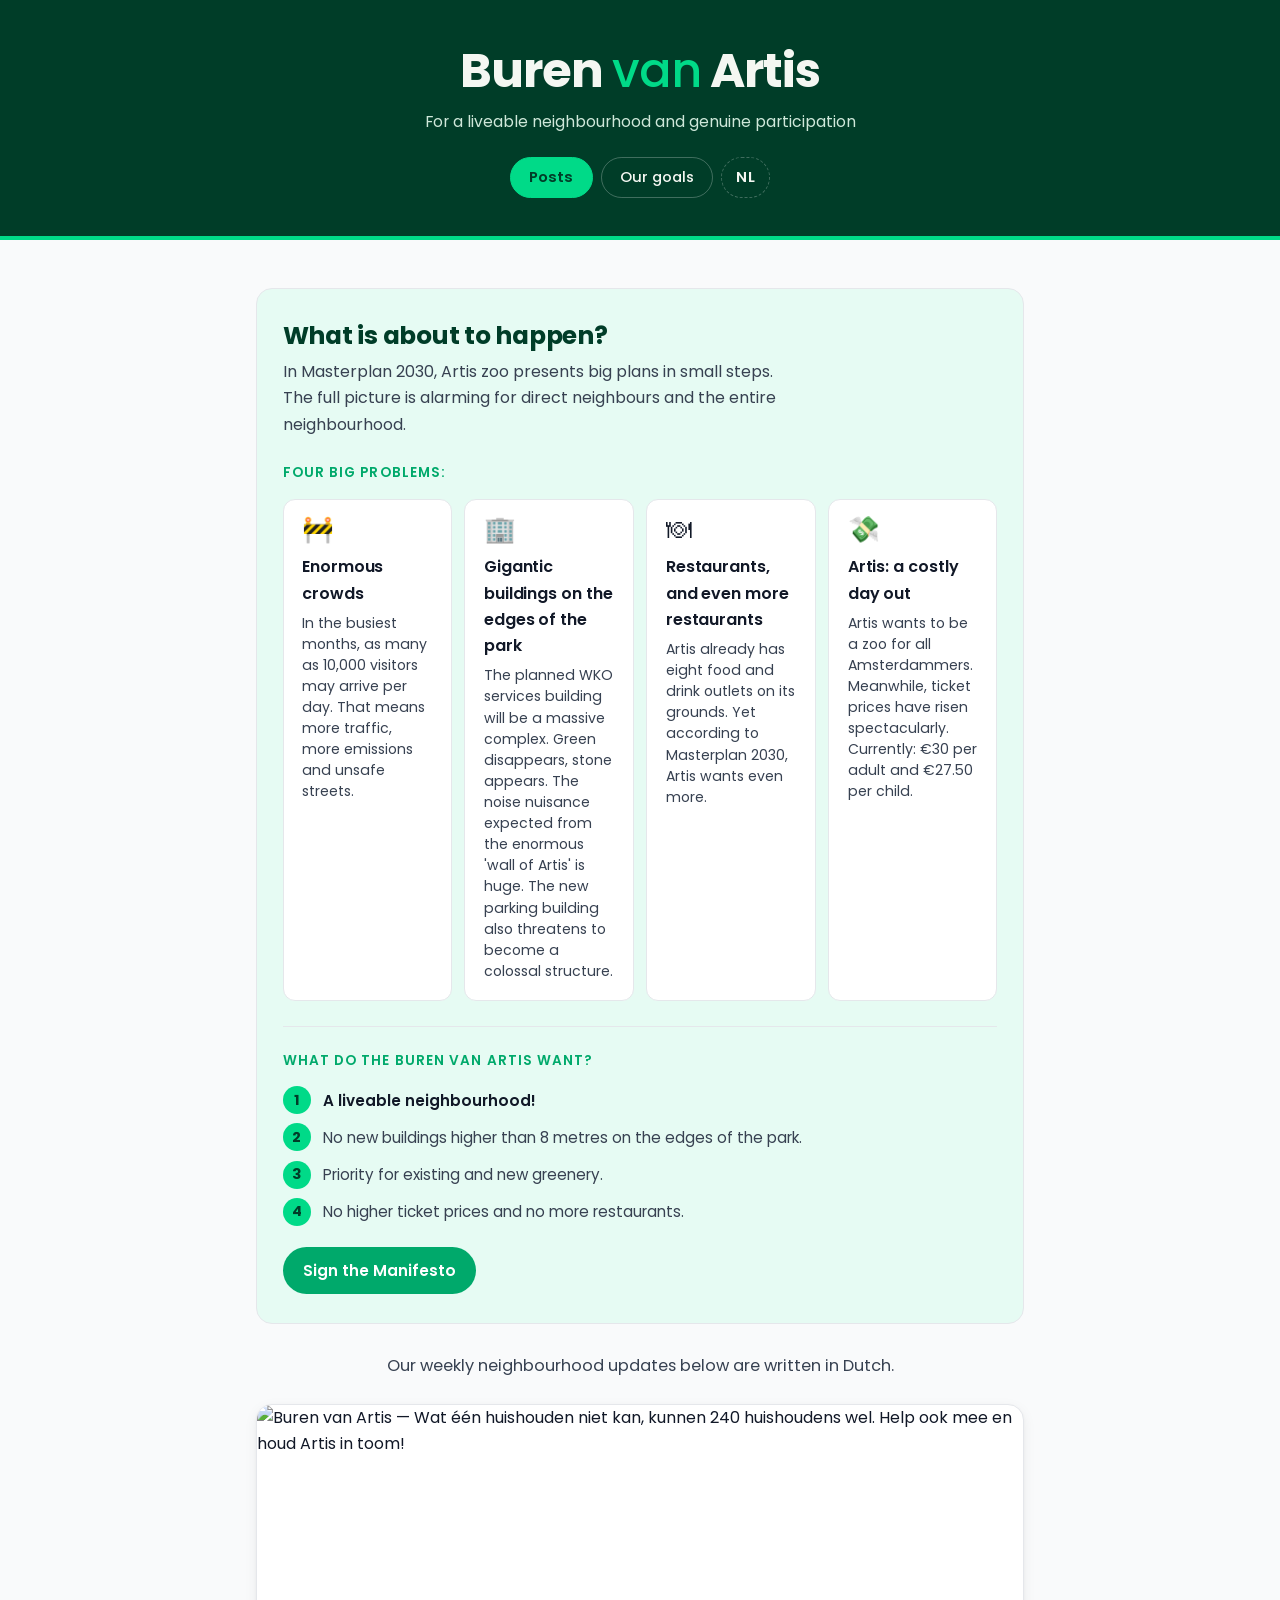
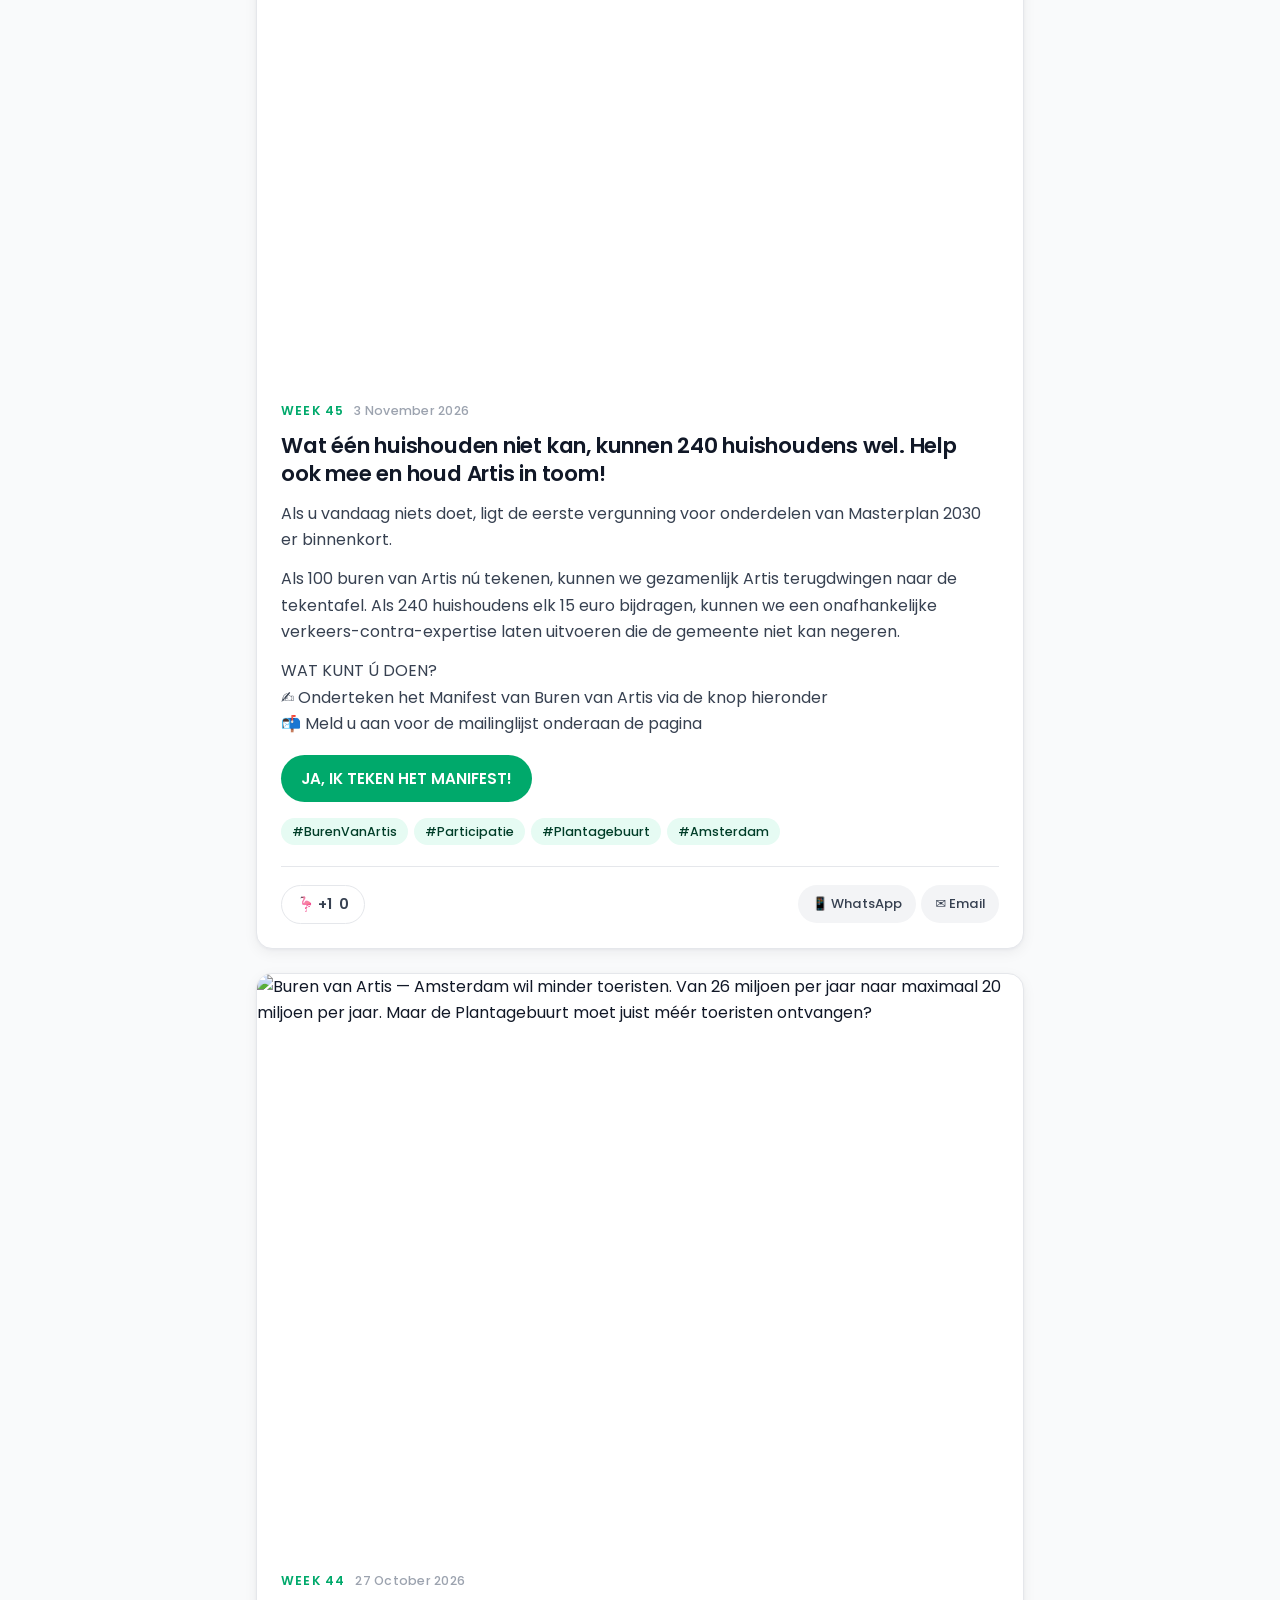
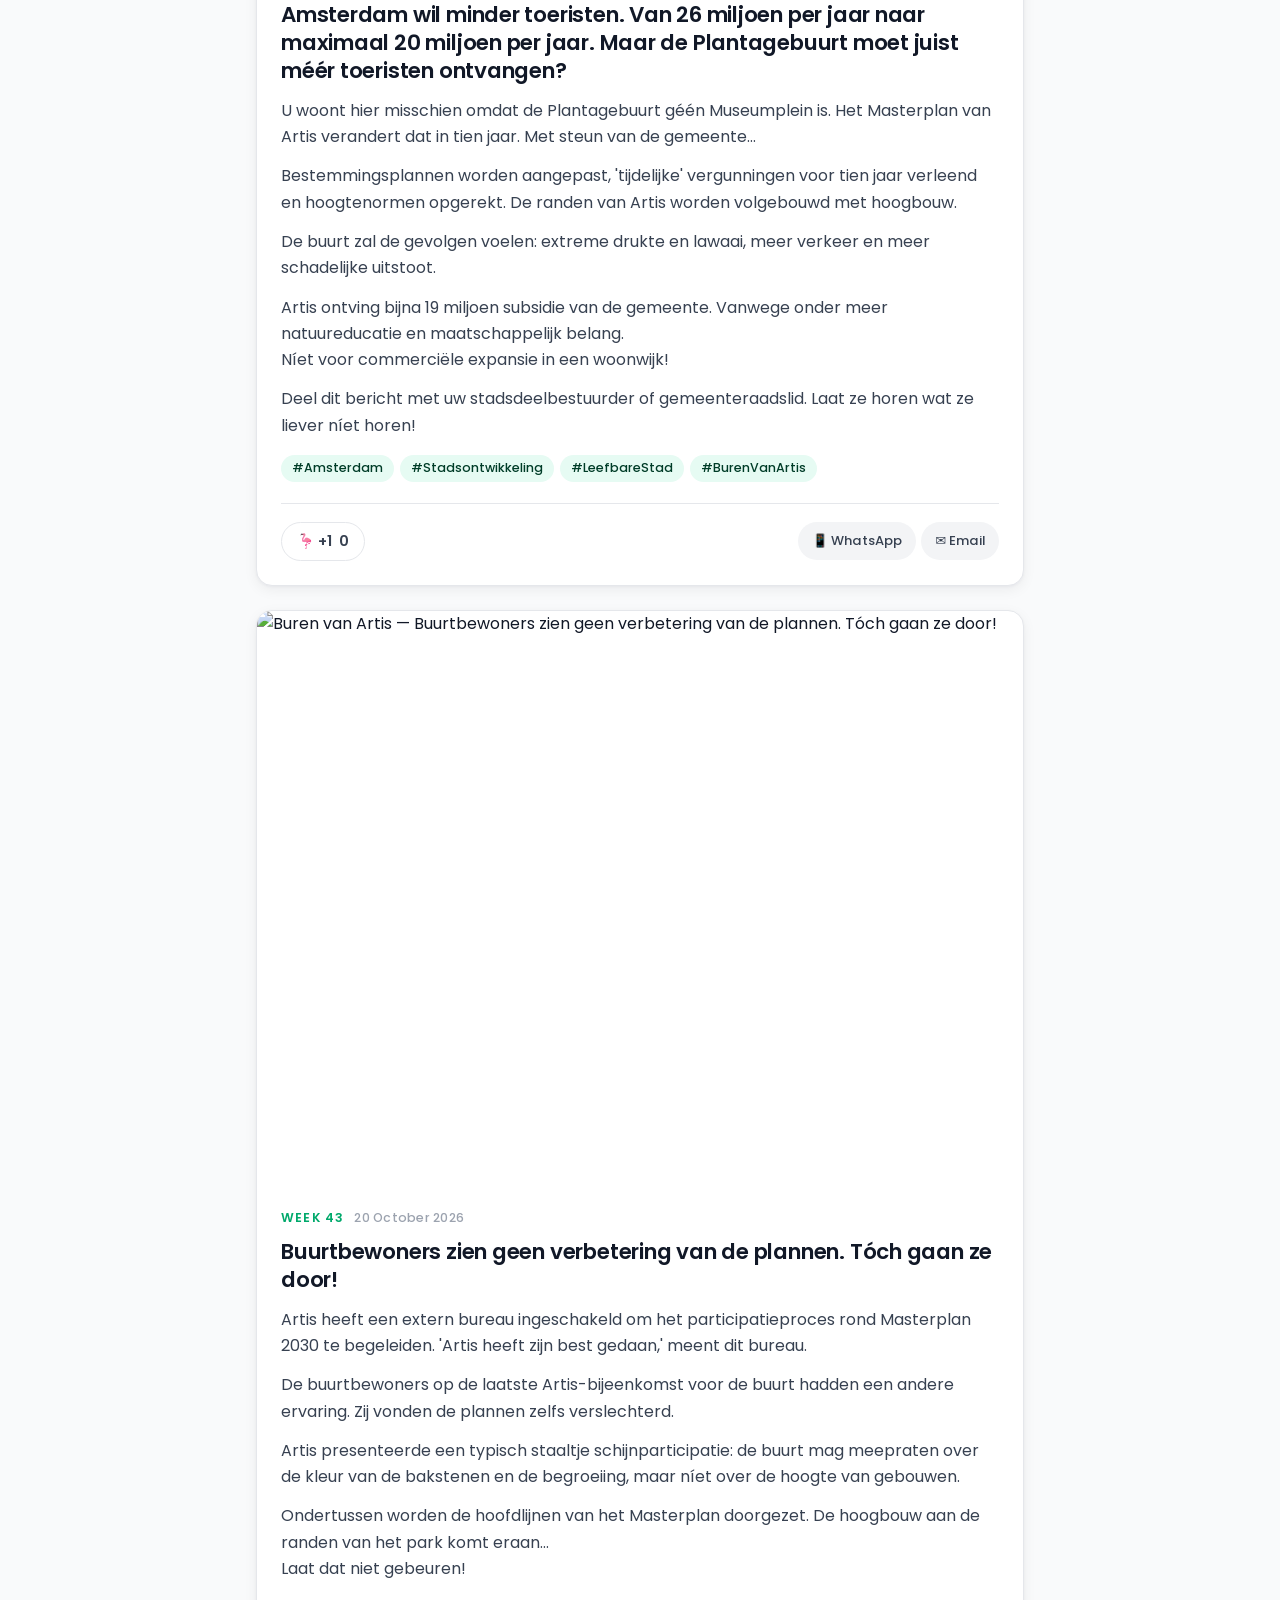
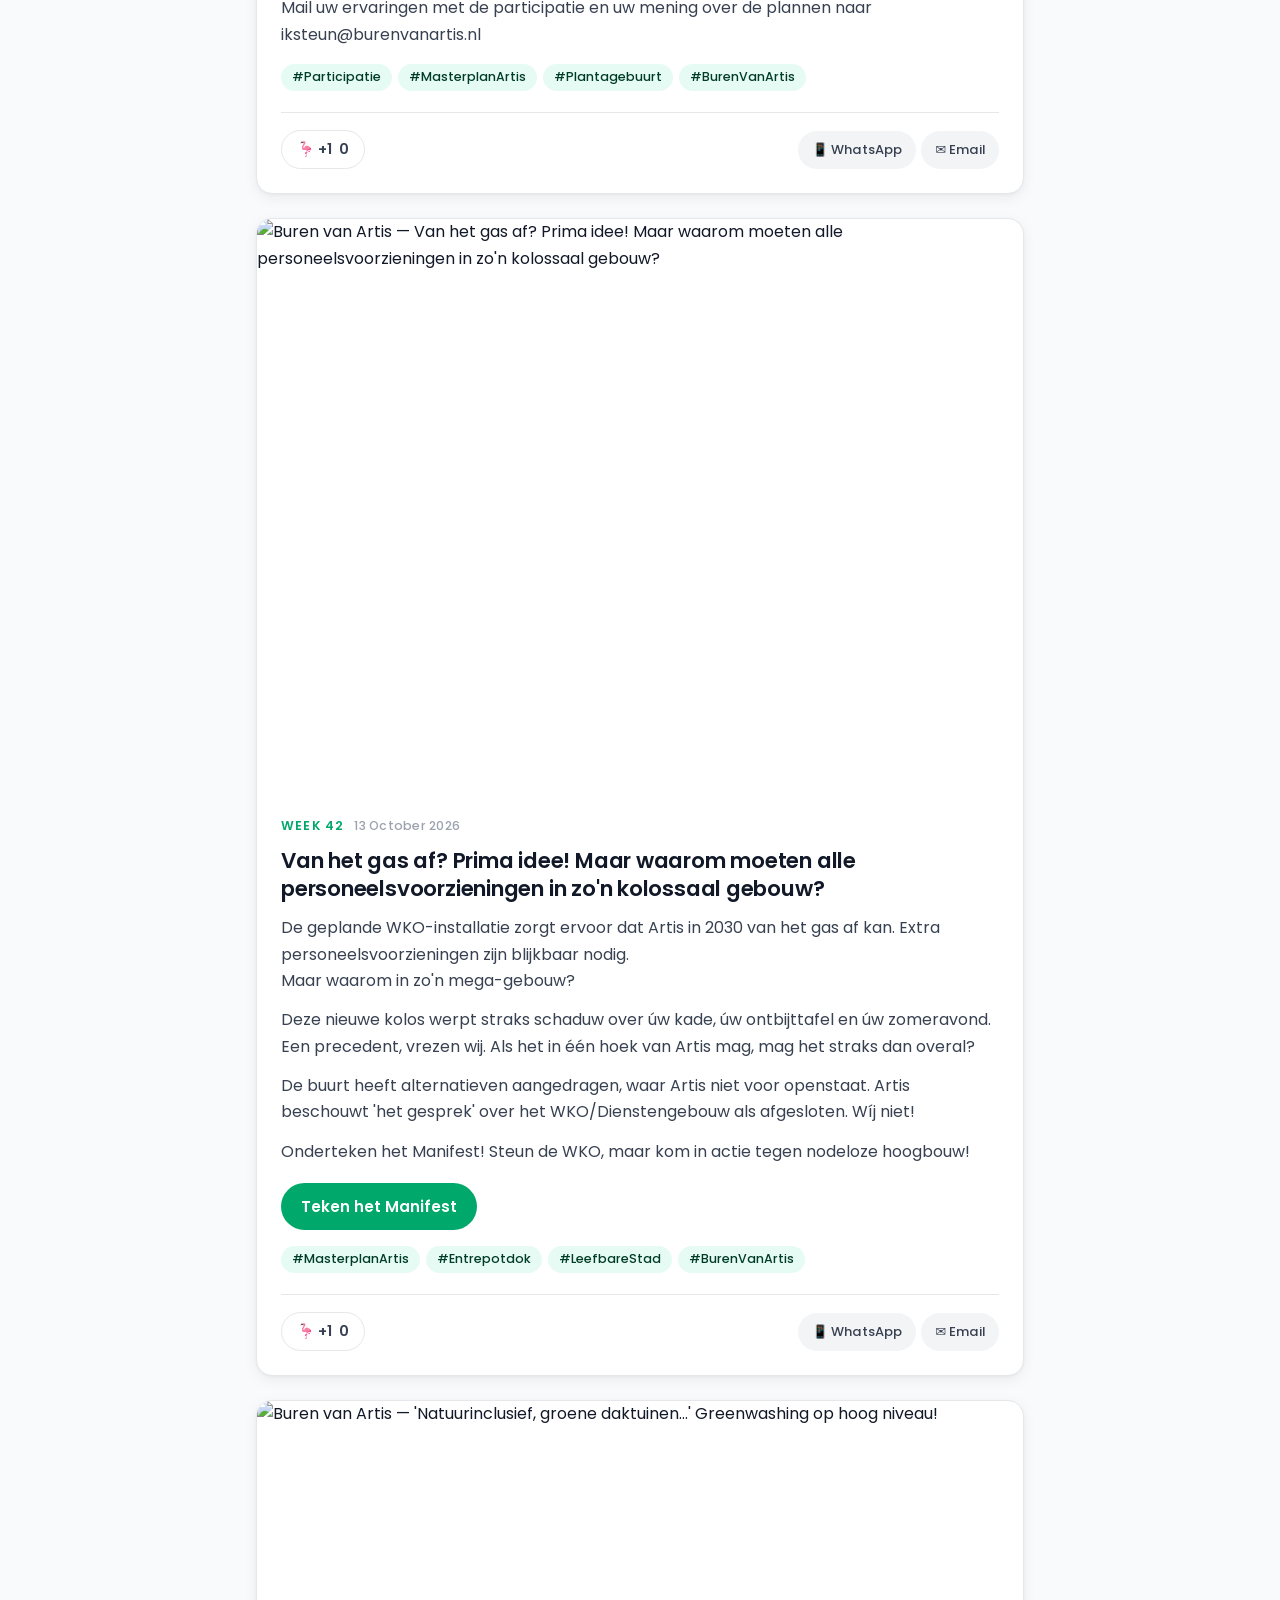
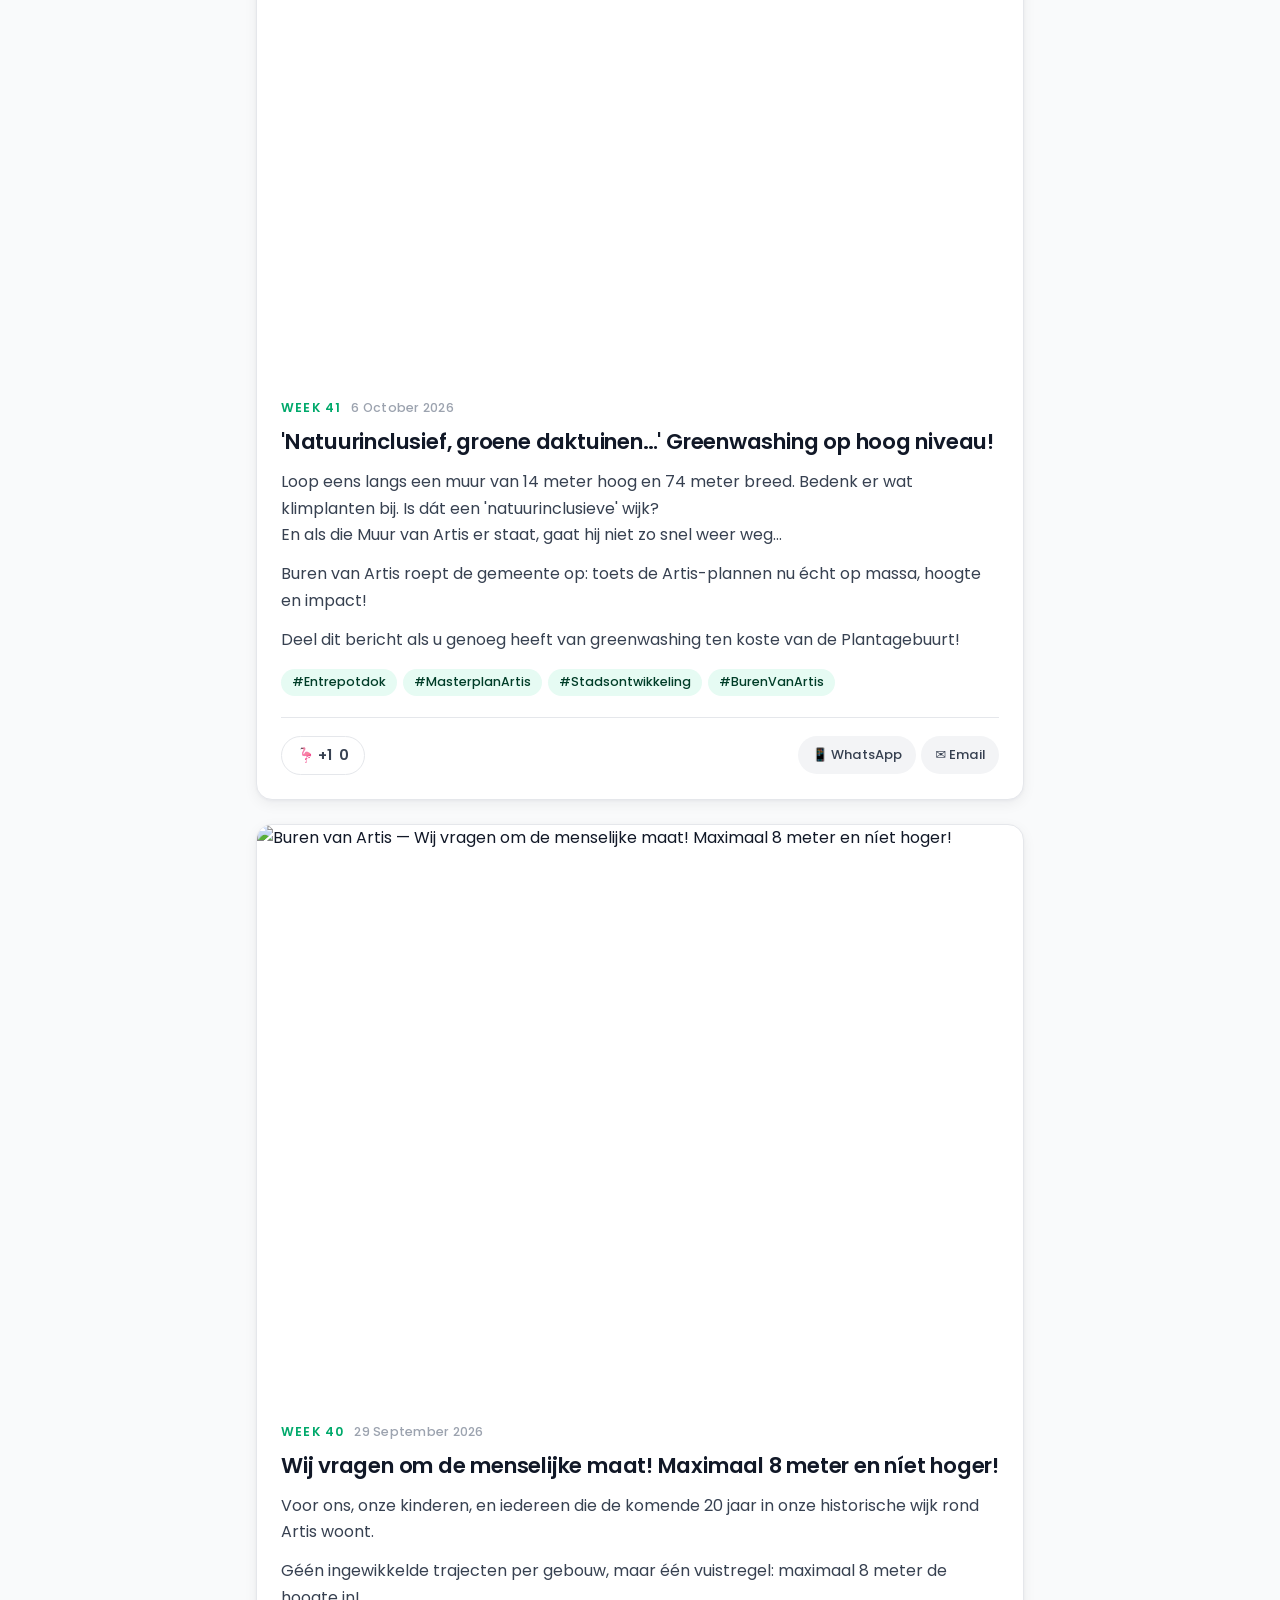
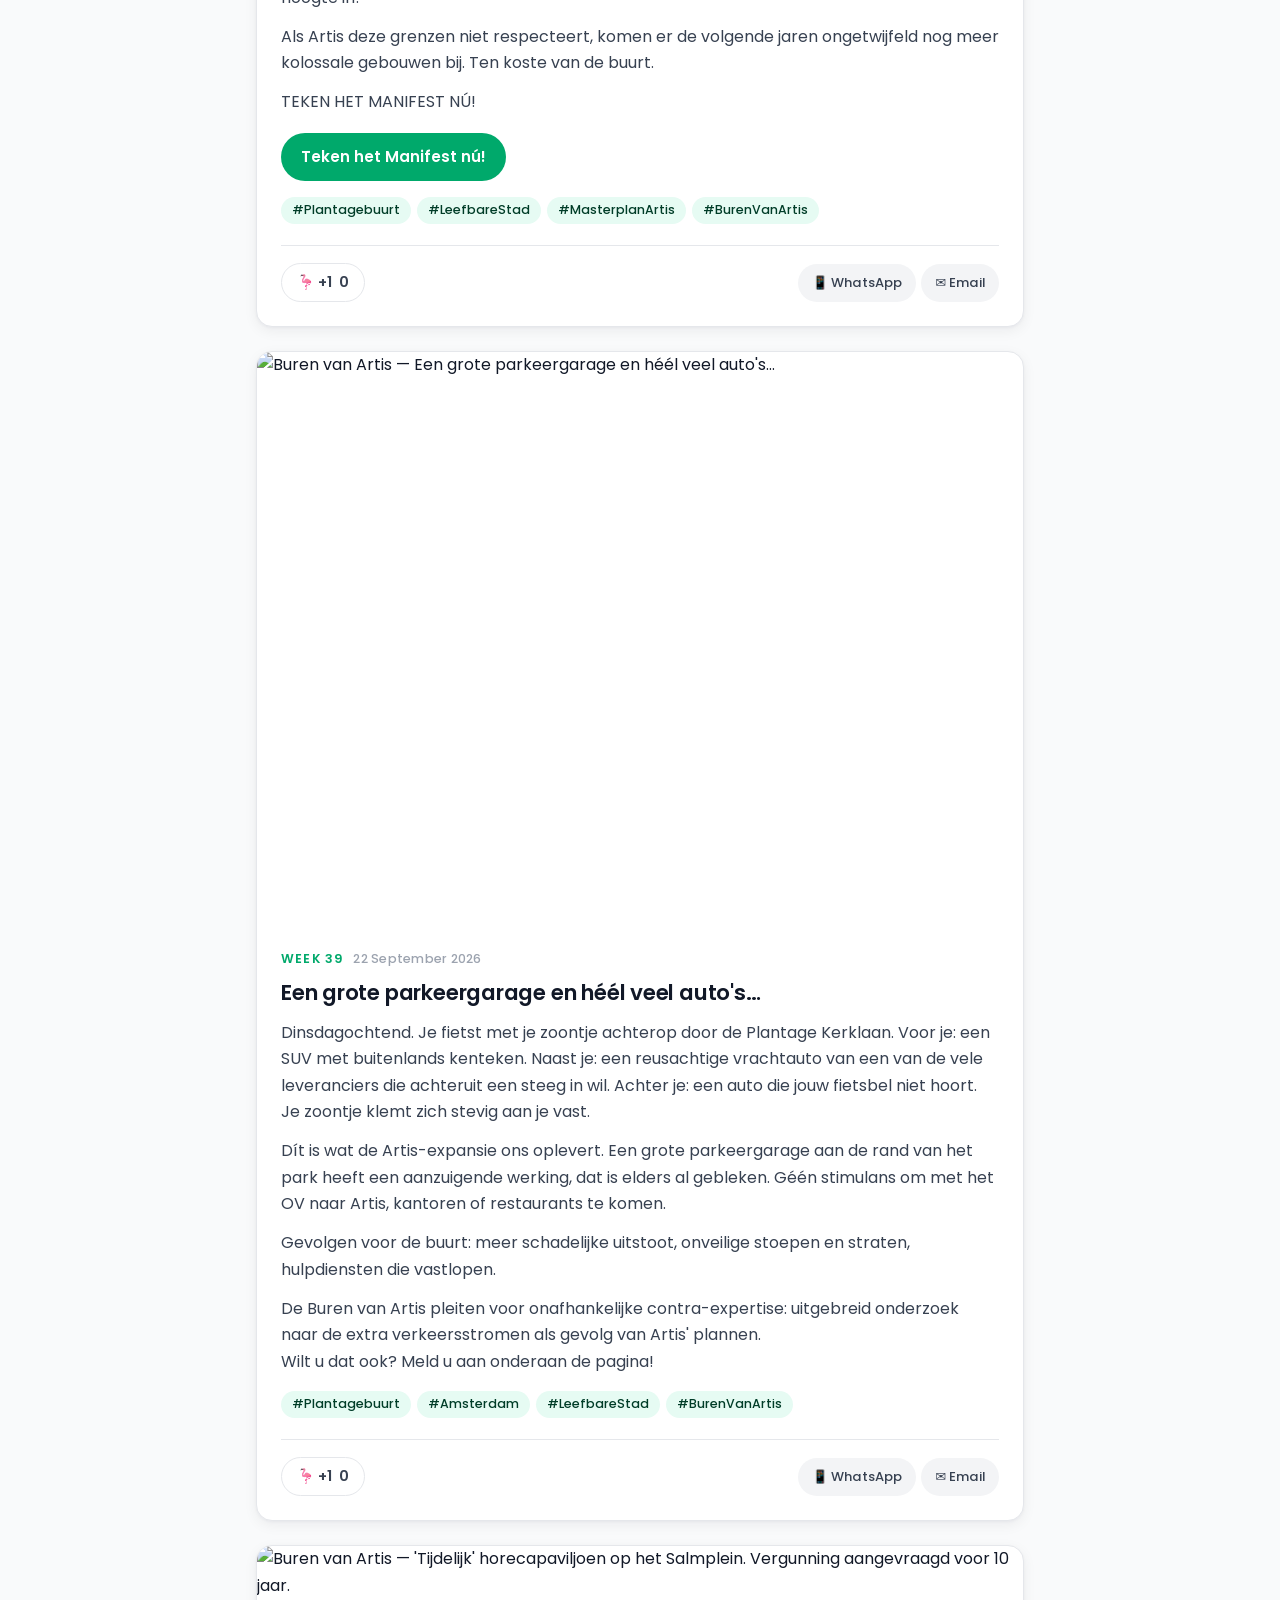
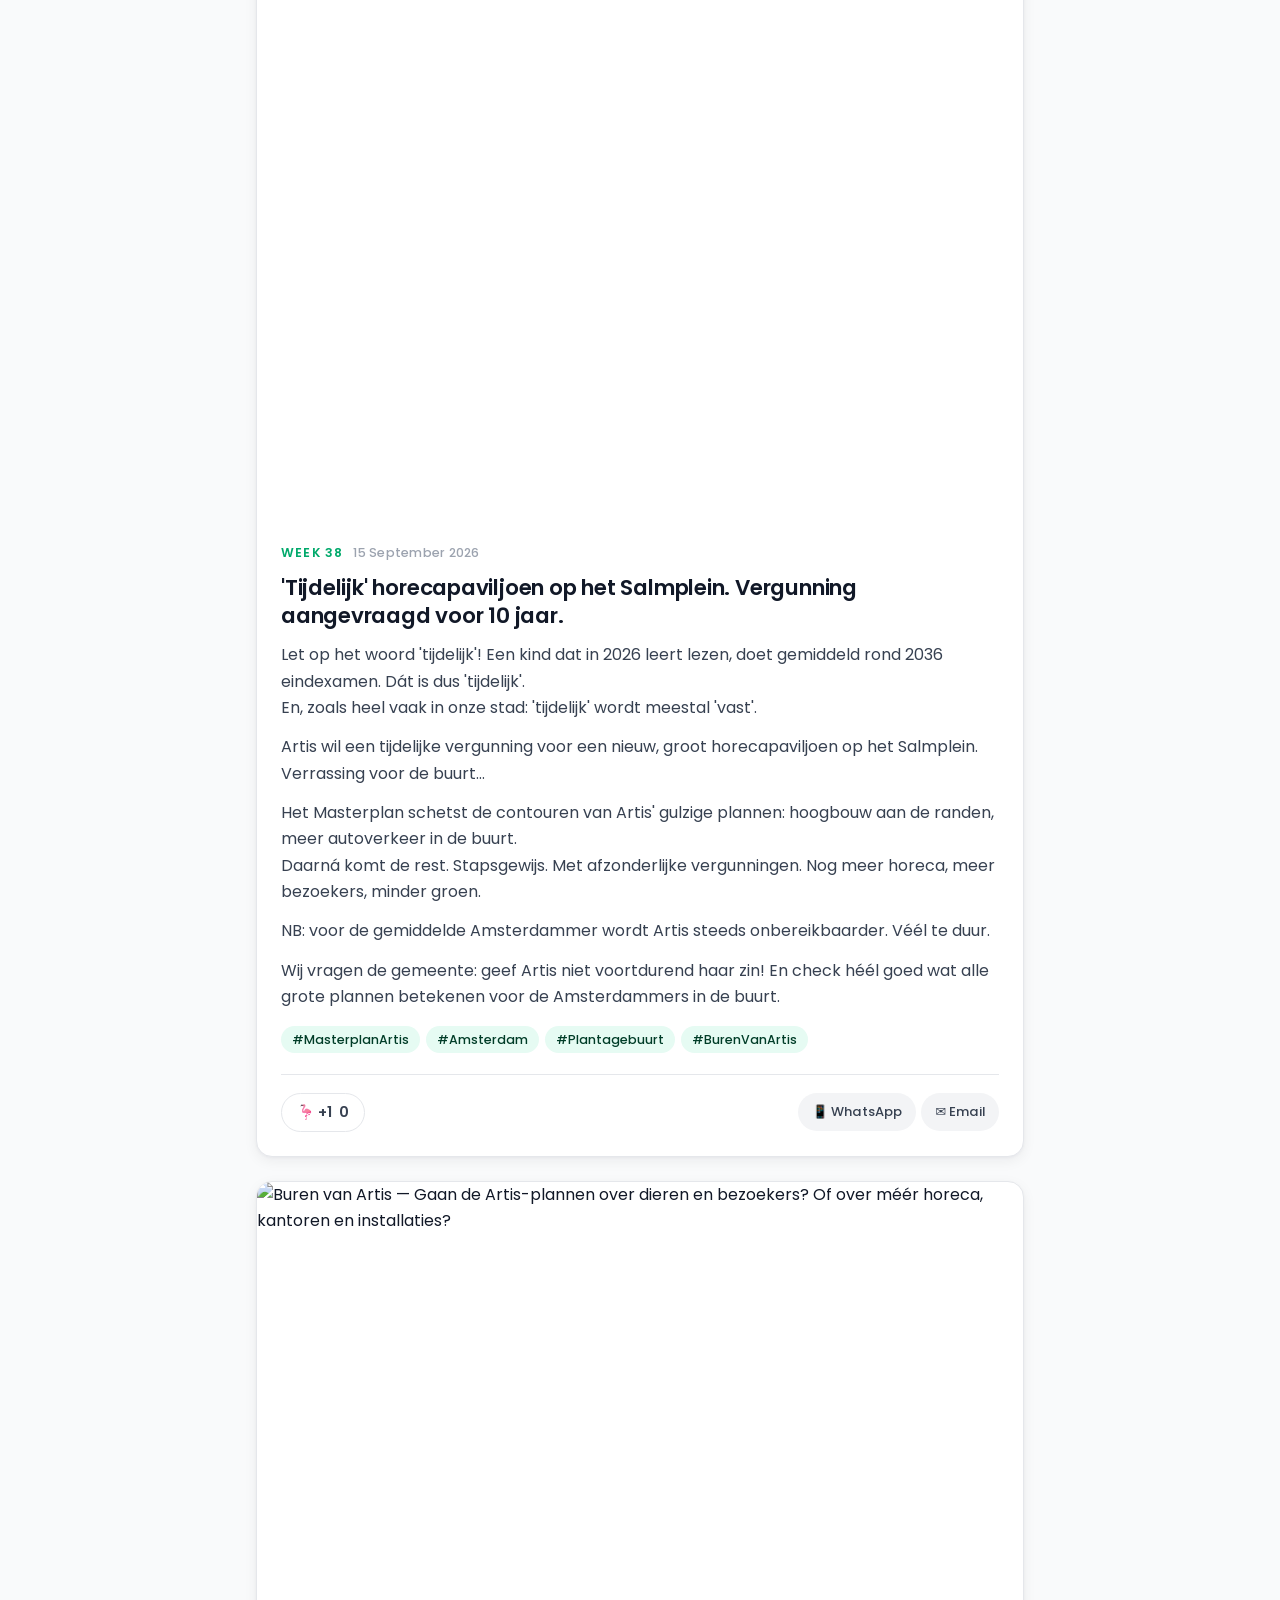
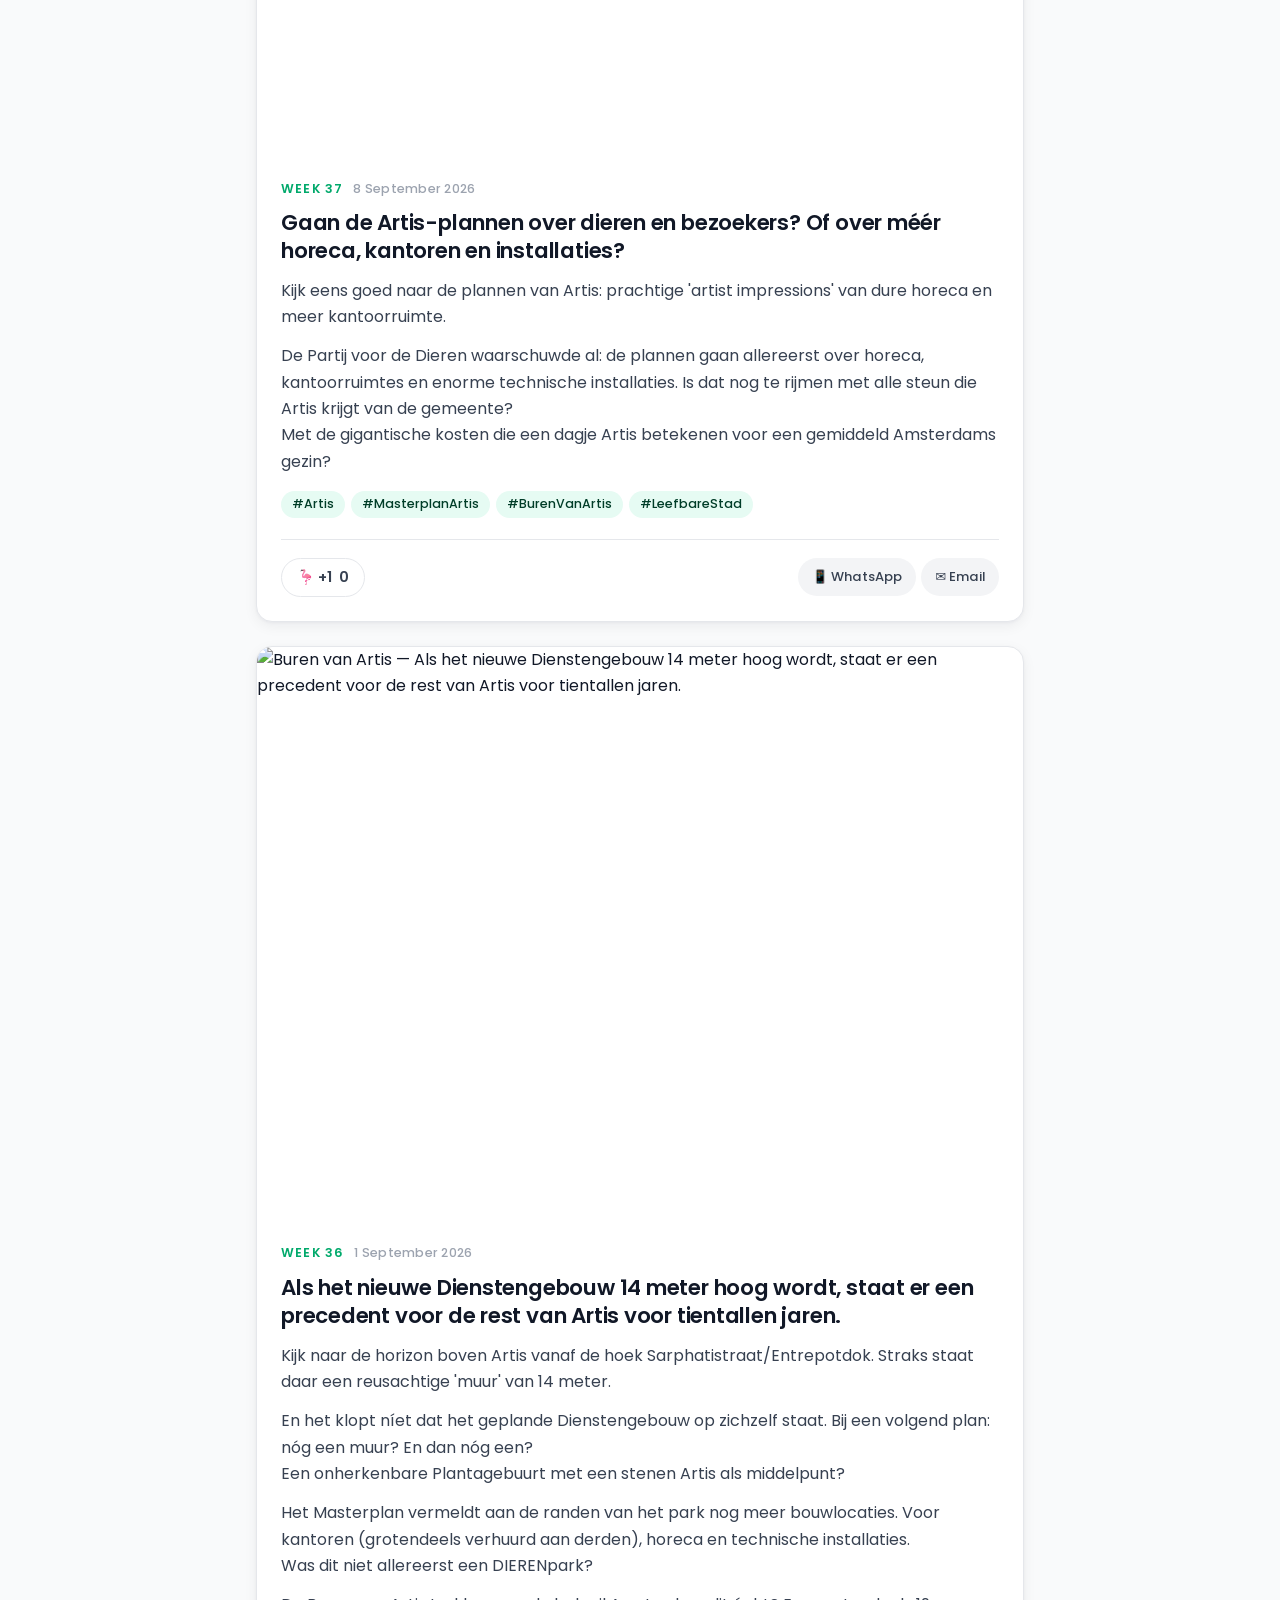
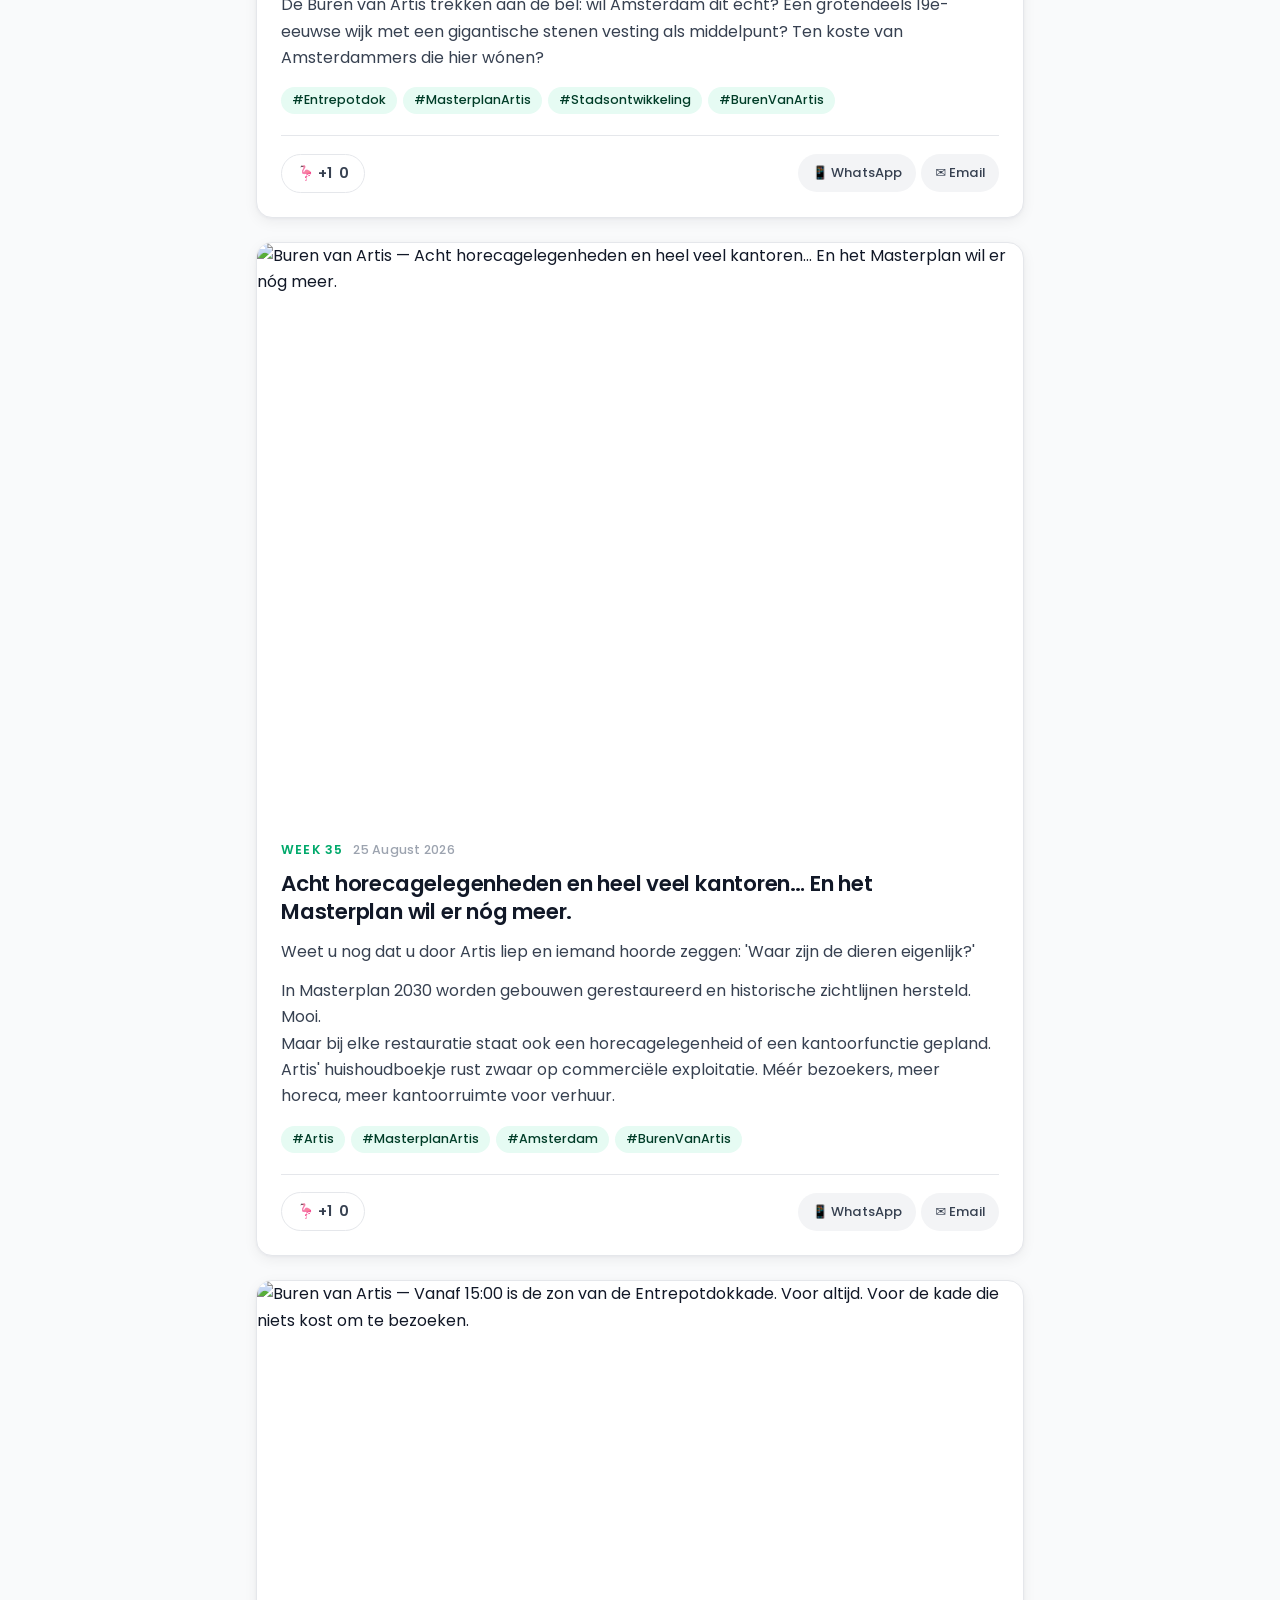
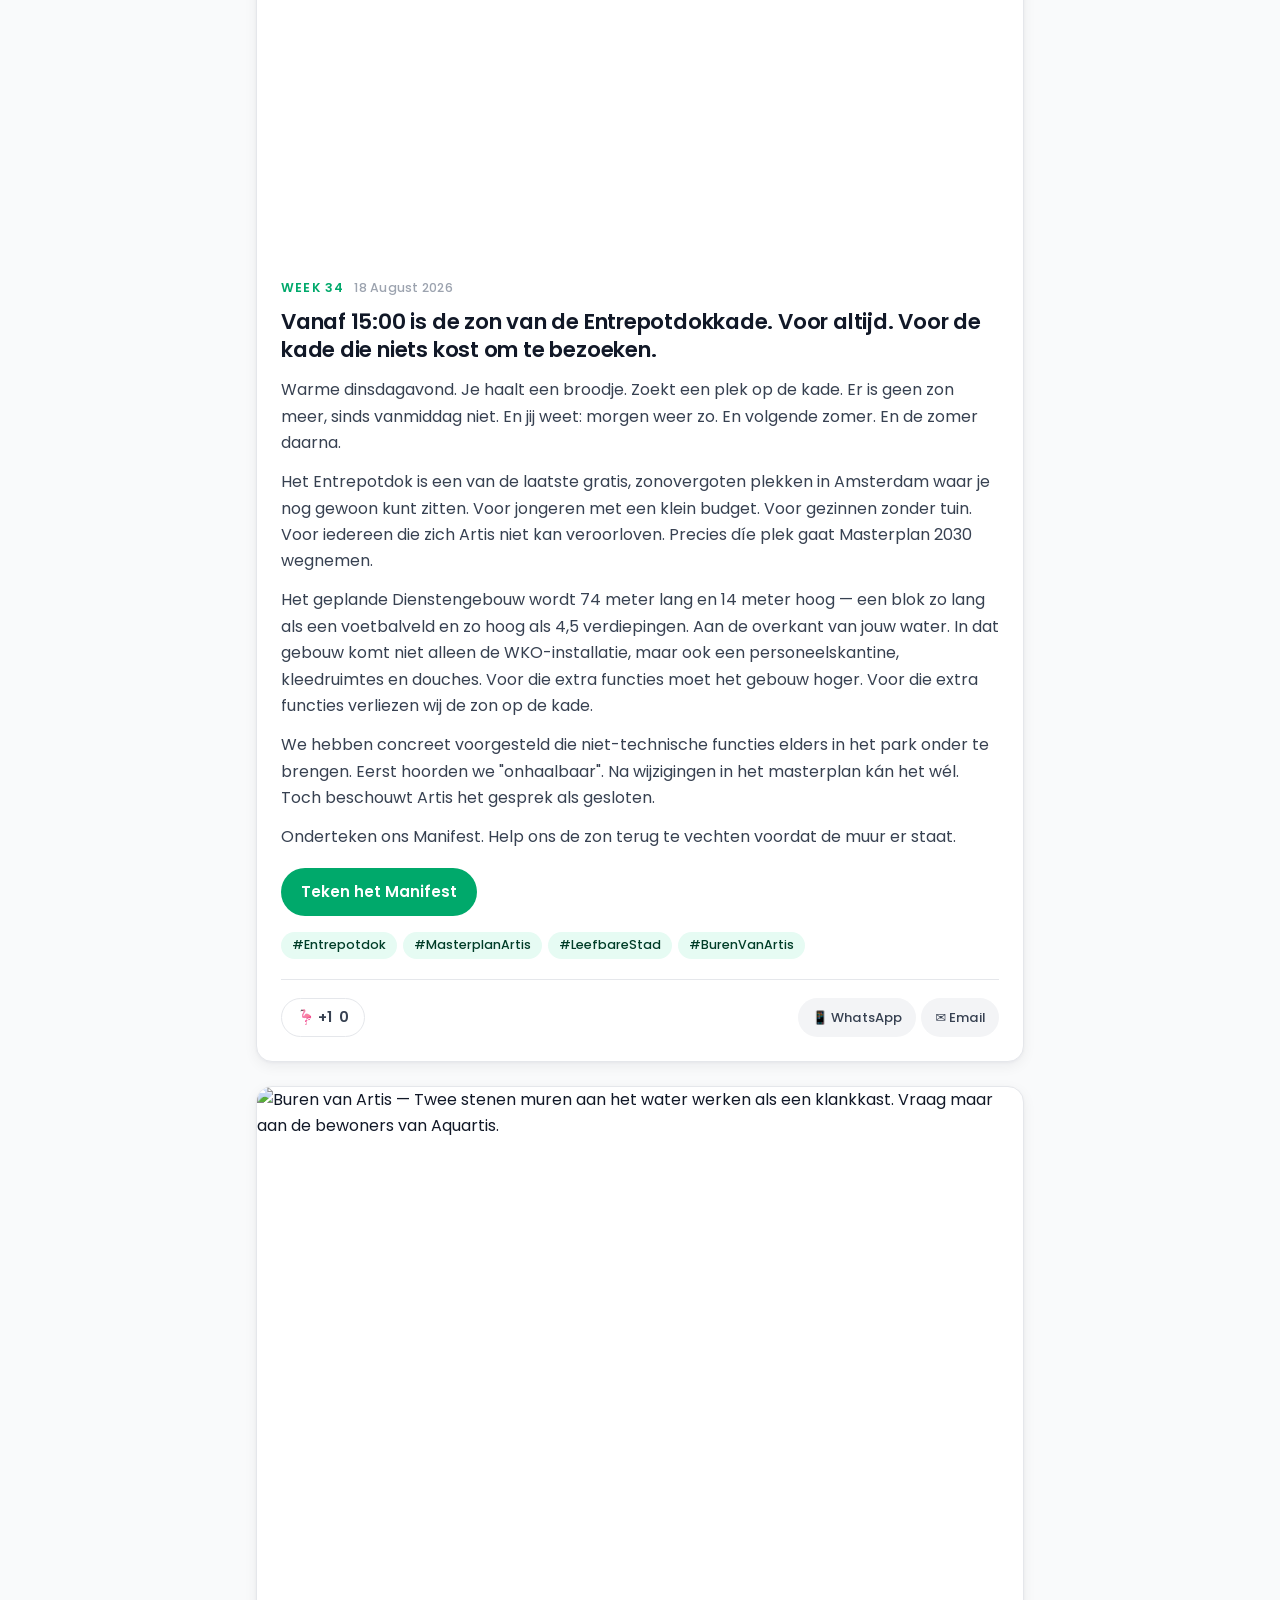
==== commit e97b6df1: "Add English version of the site at /en/ with browser-language detection Create en/index.html and en/" ====
--- a/index.html
+++ b/index.html
@@ -10,6 +10,25 @@
 <meta name="robots" content="index, follow, max-image-preview:large, max-snippet:-1">
 <meta name="theme-color" content="#003D28">
 <link rel="canonical" href="https://www.burenvanartis.nl/">
+<link rel="alternate" hreflang="nl" href="https://www.burenvanartis.nl/">
+<link rel="alternate" hreflang="en" href="https://www.burenvanartis.nl/en/">
+<link rel="alternate" hreflang="x-default" href="https://www.burenvanartis.nl/">
+
+<!-- Taalkeuze: browsers zonder Nederlands gaan naar /en/ (tenzij de
+     bezoeker al bewust NL koos via de taalschakelaar) -->
+<script>
+(function(){
+  try {
+    if (/bot|crawler|spider|preview|lighthouse/i.test(navigator.userAgent)) return;
+    var keuze = localStorage.getItem("taal");
+    if (keuze === "nl") return;
+    if (keuze === "en") { location.replace("/en/"); return; }
+    var talen = navigator.languages || [navigator.language || "nl"];
+    var spreektNederlands = talen.some(function(t){ return /^nl/i.test(t); });
+    if (!spreektNederlands) location.replace("/en/");
+  } catch(e){}
+})();
+</script>
 
 <!-- Google Search Console (vervang later door je eigen verificatiecode) -->
 <!-- <meta name="google-site-verification" content="VERVANG_MET_JOUW_CODE"> -->
@@ -87,6 +106,7 @@
   <nav class="nav">
     <a href="/" class="actief">Berichten</a>
     <a href="/doelen.html">Onze doelen</a>
+    <a href="/en/" class="taal" lang="en" hreflang="en" onclick="try{localStorage.setItem('taal','en')}catch(e){}">EN</a>
   </nav>
 </header>
 
@@ -183,259 +203,7 @@
 
 <script src="instellingen.js"></script>
 <script src="posts.js"></script>
-<script>
-
-const MAANDEN = ["januari","februari","maart","april","mei","juni","juli","augustus","september","oktober","november","december"];
-
-function nlDatum(iso){
-  const d = new Date(iso + "T00:00:00");
-  return `${d.getDate()} ${MAANDEN[d.getMonth()]} ${d.getFullYear()}`;
-}
-function weekNr(iso){
-  const d = new Date(iso + "T00:00:00");
-  const t = new Date(Date.UTC(d.getFullYear(), d.getMonth(), d.getDate()));
-  const dag = (t.getUTCDay() + 6) % 7;
-  t.setUTCDate(t.getUTCDate() - dag + 3);
-  const eersteDonderdag = t.valueOf();
-  t.setUTCMonth(0, 1);
-  if (t.getUTCDay() !== 4) t.setUTCMonth(0, 1 + ((4 - t.getUTCDay()) + 7) % 7);
-  return 1 + Math.round((eersteDonderdag - t) / 604800000);
-}
-function escapeHtml(s){
-  return String(s).replace(/[&<>"']/g, c =>
-    ({"&":"&amp;","<":"&lt;",">":"&gt;",'"':"&quot;","'":"&#39;"}[c]));
-}
-
-// ---------- feed opbouwen ----------
-const vandaag = new Date(); vandaag.setHours(23,59,59);
-const zichtbaar = POSTS
-  .filter(p => TOON_GEPLANDE || new Date(p.datum + "T00:00:00") <= vandaag)
-  .sort((a,b) => b.datum.localeCompare(a.datum));
-
-const feed = document.getElementById("feed");
-zichtbaar.forEach(post => {
-  const kaart = document.createElement("article");
-  kaart.className = "kaart";
-  kaart.id = "post-" + post.id;
-
-  let media = "";
-  if (post.youtube) {
-    media = `<div class="kaart-media"><div class="video">
-      <iframe src="https://www.youtube-nocookie.com/embed/${post.youtube}"
-        title="${escapeHtml(post.titel)}" loading="lazy" allowfullscreen
-        allow="accelerometer; encrypted-media; picture-in-picture"></iframe>
-    </div></div>`;
-  } else if (post.afbeelding) {
-    media = `<div class="kaart-media"><img src="${post.afbeelding}" alt="Buren van Artis — ${escapeHtml(post.titel)}" loading="lazy"></div>`;
-  }
-
-  const alineas = (post.tekst || "").split("\n\n").map(a => `<p>${escapeHtml(a).replace(/\n/g, "<br>")}</p>`).join("");
-
-  const knoppen = (post.knoppen || []).map(k =>
-    `<a class="knop" href="${k.url}" target="_blank" rel="noopener">${escapeHtml(k.label)}</a>`
-  ).join("");
-
-  const tags = (post.tags || []).map(t => `<span class="tag">#${escapeHtml(t)}</span>`).join("");
-
-  const postUrl = location.origin + location.pathname + "#post-" + post.id;
-  const deelTekst = encodeURIComponent(post.titel + " — Buren van Artis\n" + postUrl);
-  const mailOnderwerp = encodeURIComponent(post.titel + " — Buren van Artis");
-  const mailBody = encodeURIComponent("Dit bericht van Buren van Artis is misschien interessant voor je:\n\n" + post.titel + "\n" + postUrl);
-
-  kaart.innerHTML = `
-    ${media}
-    <div class="kaart-body">
-      <div class="wenkbrauw"><span>Week ${weekNr(post.datum)}</span><time class="datum" datetime="${post.datum}">${nlDatum(post.datum)}</time></div>
-      <h2>${escapeHtml(post.titel)}</h2>
-      ${alineas}
-      ${knoppen ? `<div class="acties">${knoppen}</div>` : ""}
-      ${tags ? `<div class="tags">${tags}</div>` : ""}
-      <div class="steun">
-        <button class="plusje" data-post="${post.id}" aria-pressed="false">
-          <span class="vogel" aria-hidden="true">🦩</span>
-          🦩 +1 <span class="teller" data-teller="${post.id}">0</span>
-        </button>
-        <a class="helpmee" href="${TIKKIE_URL}" target="_blank" rel="noopener">💚 Help mee!</a>
-        <span class="delen">
-          <a class="deel" href="https://wa.me/?text=${deelTekst}" target="_blank" rel="noopener" aria-label="Deel via WhatsApp">📱 WhatsApp</a>
-          <a class="deel" href="mailto:?subject=${mailOnderwerp}&body=${mailBody}" aria-label="Deel via e-mail">✉️ E-mail</a>
-        </span>
-      </div>
-    </div>`;
-  feed.appendChild(kaart);
-});
-
-// Hero-band Manifest-knop koppelen aan de gedeelde MANIFEST_URL
-const heroManifest = document.getElementById("hero-manifest");
-if (heroManifest) {
-  heroManifest.href = "#manifest";
-  heroManifest.addEventListener("click", () => {
-    if (typeof gtag === "function") gtag("event", "klik_teken_manifest");
-  });
-}
-
-// Hero-band Help mee!-knop koppelen aan de gedeelde TIKKIE_URL
-const heroTikkie = document.getElementById("hero-tikkie");
-if (heroTikkie && typeof TIKKIE_URL === "string") heroTikkie.href = TIKKIE_URL;
-if (heroTikkie) {
-  heroTikkie.addEventListener("click", () => {
-    if (typeof gtag === "function") gtag("event", "klik_help_mee");
-  });
-}
-
-// ---------- JSON-LD structured data voor alle berichten (SEO) ----------
-(function emitPostSchema(){
-  const base = location.origin + location.pathname;
-  const items = zichtbaar.map((post, i) => ({
-    "@type": "ListItem",
-    "position": i + 1,
-    "item": {
-      "@type": "BlogPosting",
-      "@id": base + "#post-" + post.id,
-      "headline": post.titel,
-      "datePublished": post.datum,
-      "url": base + "#post-" + post.id,
-      "inLanguage": "nl-NL",
-      "keywords": (post.tags || []).join(", "),
-      "image": post.afbeelding || undefined,
-      "articleBody": post.tekst,
-      "author": { "@type": "Organization", "name": "Buren van Artis" },
-      "publisher": {
-        "@type": "Organization",
-        "name": "Buren van Artis",
-        "logo": { "@type": "ImageObject", "url": base + "images/og-cover.jpg" }
-      },
-      "mainEntityOfPage": { "@type": "WebPage", "@id": base }
-    }
-  }));
-  const script = document.createElement("script");
-  script.type = "application/ld+json";
-  script.textContent = JSON.stringify({
-    "@context": "https://schema.org",
-    "@type": "ItemList",
-    "name": "Berichten van Buren van Artis",
-    "itemListElement": items
-  });
-  document.head.appendChild(script);
-})();
-
-// ---------- +1 (plus-één) ----------
-const supabaseAan = SUPABASE_URL && SUPABASE_KEY;
-
-async function laadTellers(){
-  if (supabaseAan) {
-    try {
-      const r = await fetch(`${SUPABASE_URL}/rest/v1/likes?select=post_id,count`, {
-        headers: { apikey: SUPABASE_KEY, Authorization: `Bearer ${SUPABASE_KEY}` }
-      });
-      (await r.json()).forEach(rij => zetTeller(rij.post_id, rij.count));
-    } catch(e){ console.warn("Kon tellers niet laden", e); }
-  } else {
-    zichtbaar.forEach(p => zetTeller(p.id, Number(localStorage.getItem("teller_" + p.id) || 0)));
-  }
-  zichtbaar.forEach(p => {
-    if (localStorage.getItem("plus_" + p.id)) {
-      const knop = document.querySelector(`.plusje[data-post="${p.id}"]`);
-      if (knop) knop.setAttribute("aria-pressed", "true");
-    }
-  });
-}
-function zetTeller(id, n){
-  const el = document.querySelector(`[data-teller="${id}"]`);
-  if (el) el.textContent = n;
-}
-document.addEventListener("click", async e => {
-  const knop = e.target.closest(".plusje");
-  if (!knop || knop.getAttribute("aria-pressed") === "true") return;
-  const id = knop.dataset.post;
-  knop.setAttribute("aria-pressed", "true");
-  localStorage.setItem("plus_" + id, "1");
-  if (typeof gtag === "function") gtag("event", "klik_vind_ik_leuk", { post_id: id });
-
-  const vogel = knop.querySelector(".vogel");
-  vogel.classList.remove("vlieg"); void vogel.offsetWidth; vogel.classList.add("vlieg");
-
-  const el = document.querySelector(`[data-teller="${id}"]`);
-  const nieuw = Number(el.textContent || 0) + 1;
-  zetTeller(id, nieuw);
-
-  if (supabaseAan) {
-    try {
-      await fetch(`${SUPABASE_URL}/rest/v1/rpc/plus_een`, {
-        method: "POST",
-        headers: { apikey: SUPABASE_KEY, Authorization: `Bearer ${SUPABASE_KEY}`, "Content-Type": "application/json" },
-        body: JSON.stringify({ p_post_id: id })
-      });
-    } catch(e){ console.warn("Kon +1 niet opslaan", e); }
-  } else {
-    localStorage.setItem("teller_" + id, nieuw);
-  }
-});
-laadTellers();
-
-// ---------- e-mailaanmelding ----------
-const formulier = document.getElementById("aanmeldformulier");
-if (BUTTONDOWN_GEBRUIKER) {
-  formulier.action = `https://buttondown.email/api/emails/embed-subscribe/${BUTTONDOWN_GEBRUIKER}`;
-} else {
-  formulier.addEventListener("submit", e => {
-    e.preventDefault();
-    location.href = "mailto:iksteun@burenvanartis.nl?subject=" +
-      encodeURIComponent("Aanmelden mailinglijst Buren van Artis") +
-      "&body=" + encodeURIComponent("Graag aanmelden op de mailinglijst: " + document.getElementById("email").value);
-  });
-}
-formulier.addEventListener("submit", () => {
-  if (typeof gtag === "function") gtag("event", "klik_aanmelden");
-});
-
-// ---------- leesgedrag per bericht (scroll tracking) ----------
-if (typeof gtag === "function" && "IntersectionObserver" in window) {
-  const leesSessies = new Map(); // post_id -> tijdstip waarop bericht zichtbaar werd
-  const gezienPosts = new Set(); // post_id die al een "post_zichtbaar" event kregen
-
-  function meldLeestijd(id, titel) {
-    const start = leesSessies.get(id);
-    if (start == null) return;
-    leesSessies.delete(id);
-    const seconden = Math.round((performance.now() - start) / 1000);
-    if (seconden < 1) return; // te kort om als "gelezen" te tellen
-    gtag("event", "post_leestijd", { post_id: id, post_titel: titel, seconden });
-  }
-
-  const postObserver = new IntersectionObserver(entries => {
-    entries.forEach(entry => {
-      const id = entry.target.dataset.postId;
-      const titel = entry.target.dataset.postTitel;
-      if (entry.isIntersecting) {
-        leesSessies.set(id, performance.now());
-        if (!gezienPosts.has(id)) {
-          gezienPosts.add(id);
-          gtag("event", "post_zichtbaar", { post_id: id, post_titel: titel });
-        }
-      } else {
-        meldLeestijd(id, titel);
-      }
-    });
-  }, { threshold: 0.5 });
-
-  zichtbaar.forEach(post => {
-    const el = document.getElementById("post-" + post.id);
-    if (!el) return;
-    el.dataset.postId = post.id;
-    el.dataset.postTitel = post.titel;
-    postObserver.observe(el);
-  });
-
-  document.addEventListener("visibilitychange", () => {
-    if (document.visibilityState !== "hidden") return;
-    Array.from(leesSessies.keys()).forEach(id => {
-      const el = document.getElementById("post-" + id);
-      meldLeestijd(id, el ? el.dataset.postTitel : "");
-    });
-  });
-}
-</script>
+<script src="feed.js"></script>
 <script src="manifest-form.js"></script>
 </body>
 </html>
--- a/stijl.css
+++ b/stijl.css
@@ -60,6 +60,10 @@
 .nav a.actief{
   background:var(--groen); color:var(--groen-diep);
   border-color:var(--groen); font-weight:600;
+}
+.nav a.taal{
+  border-style:dashed; letter-spacing:.06em; font-weight:600;
+  padding:.45rem .85rem;
 }
 
 /* ---------- feed ---------- */
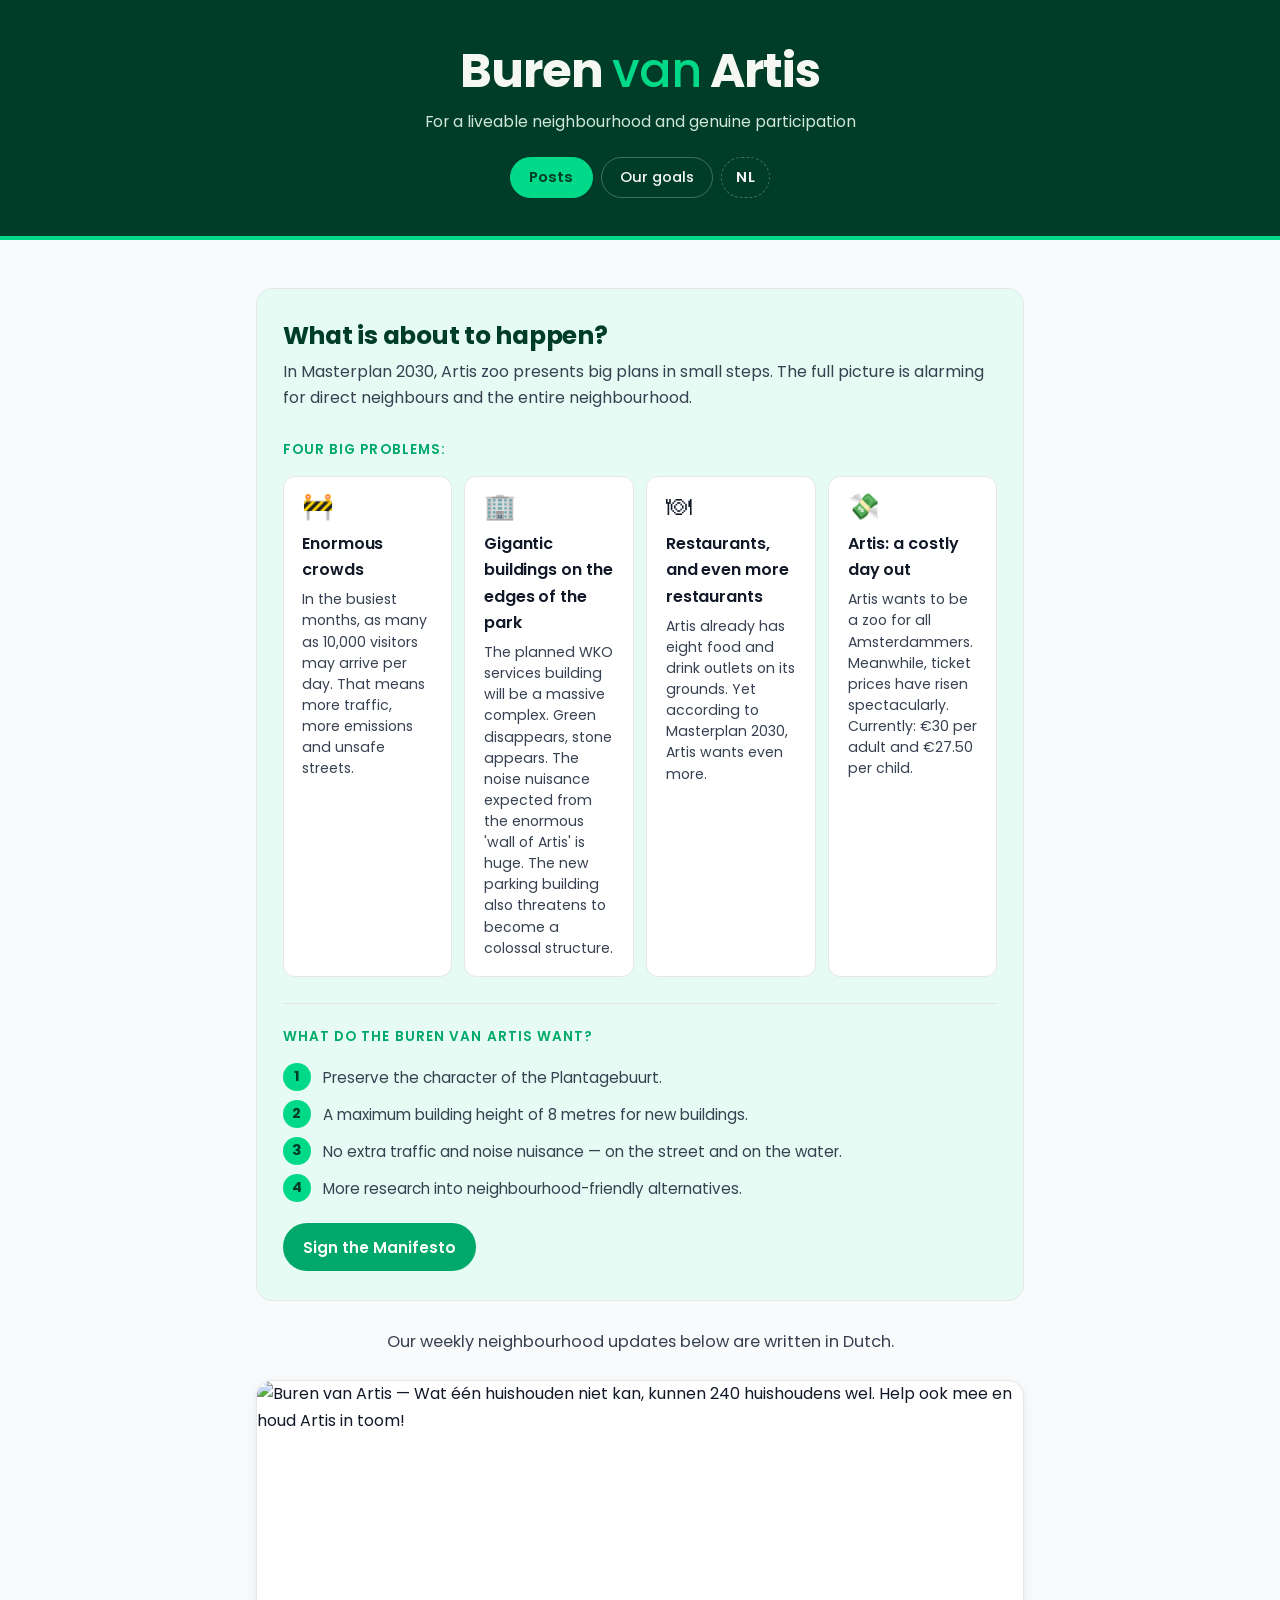
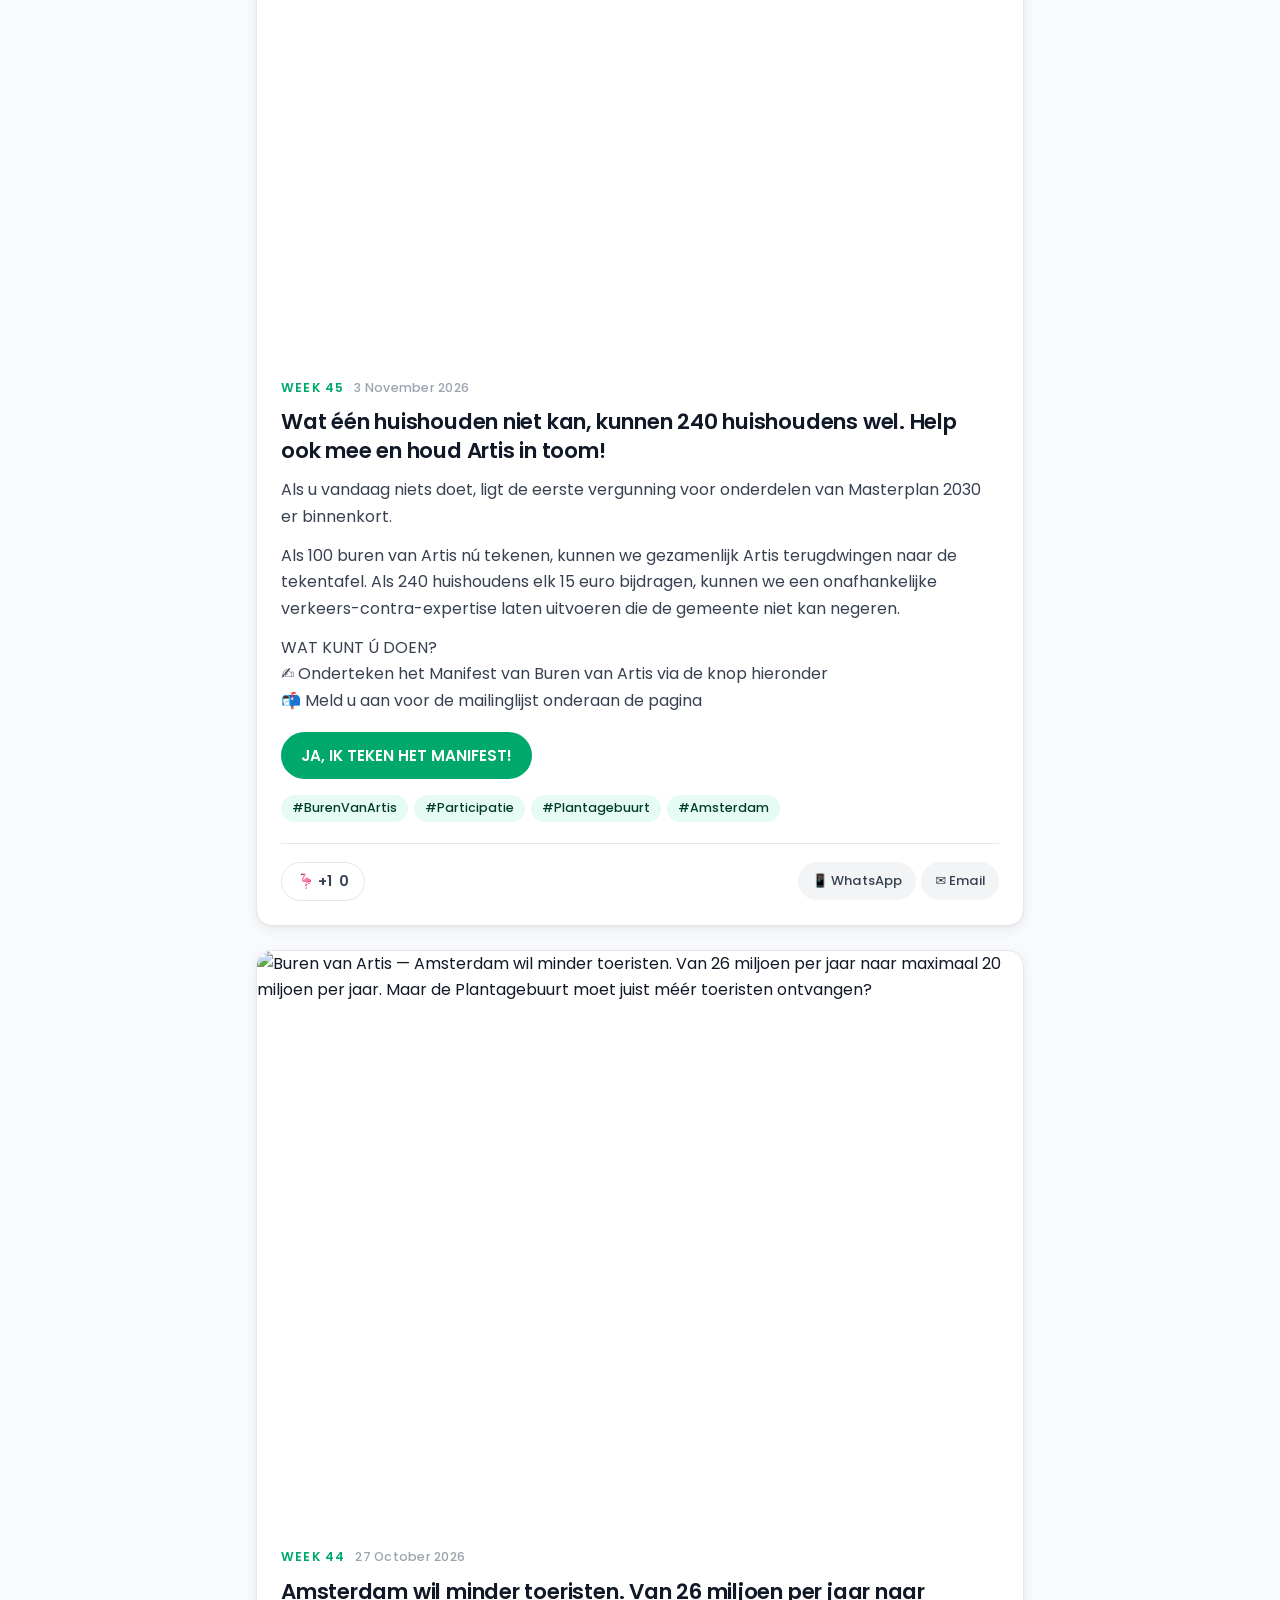
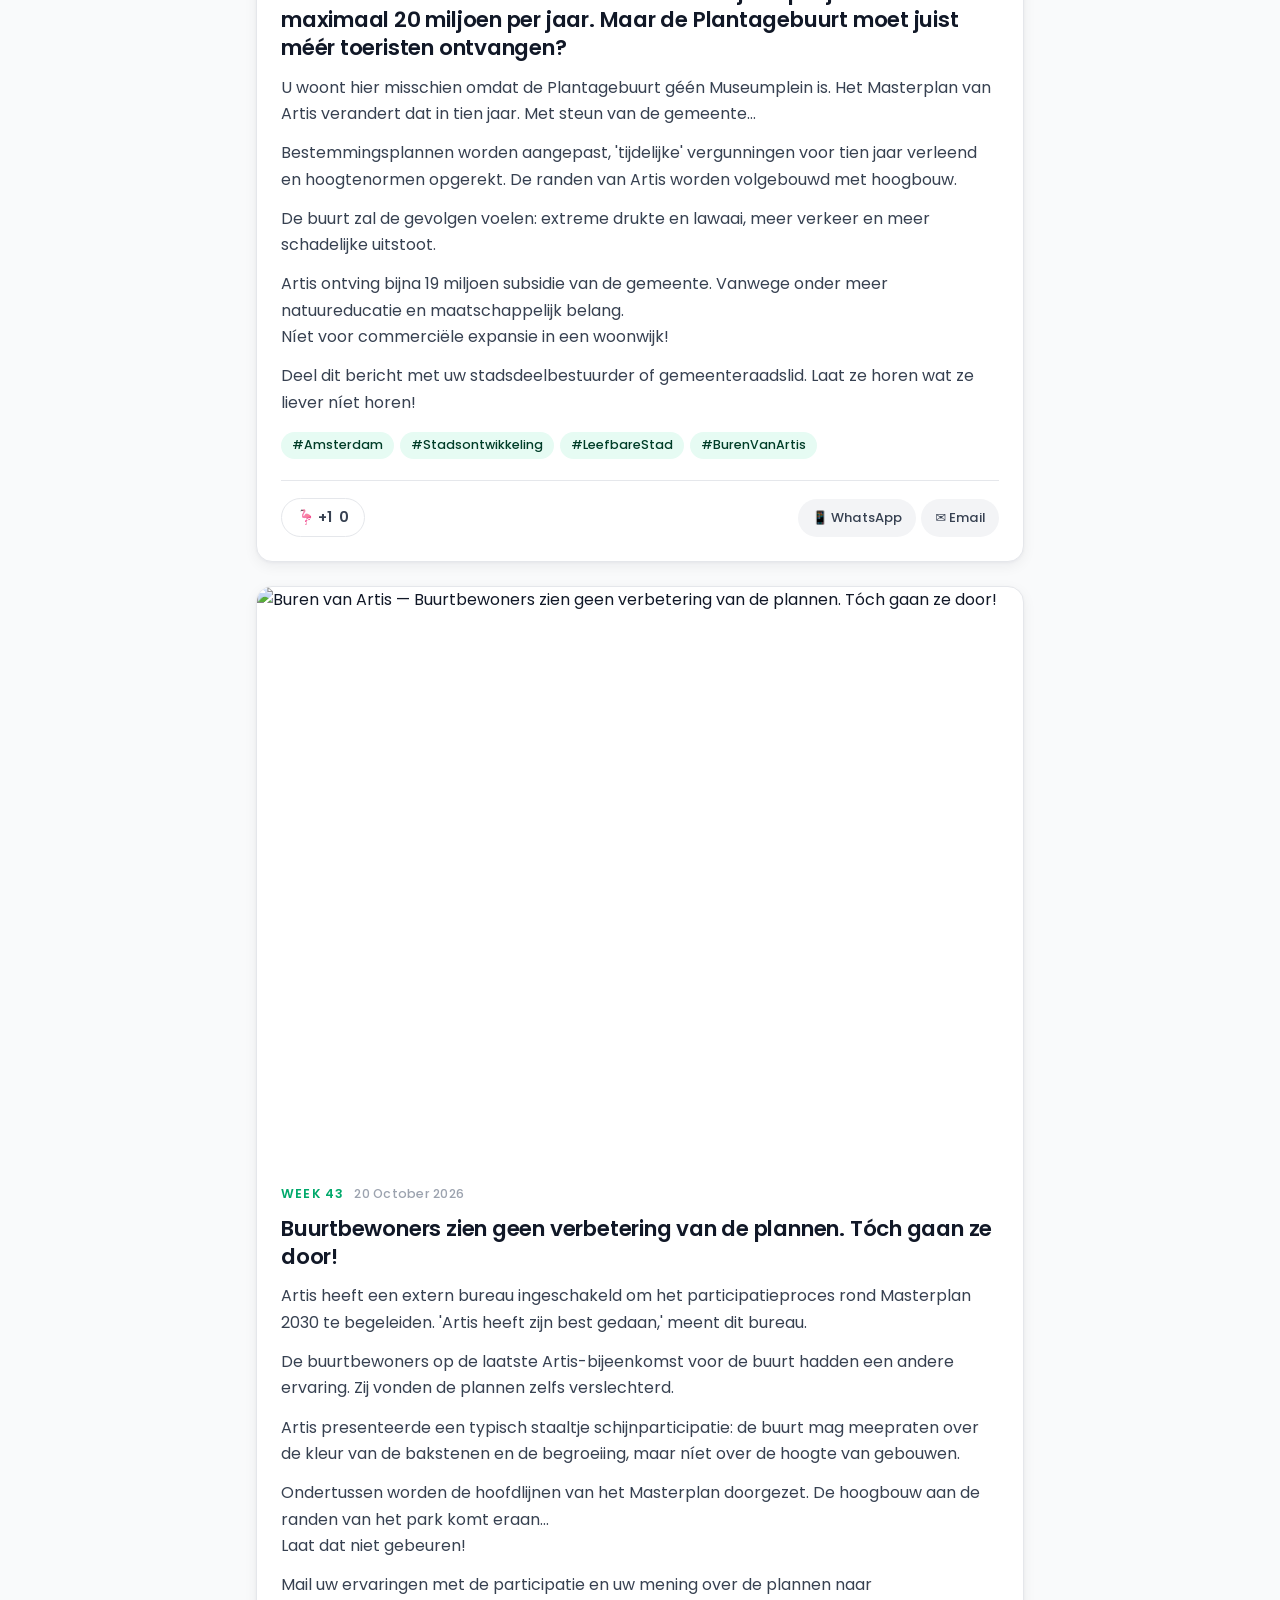
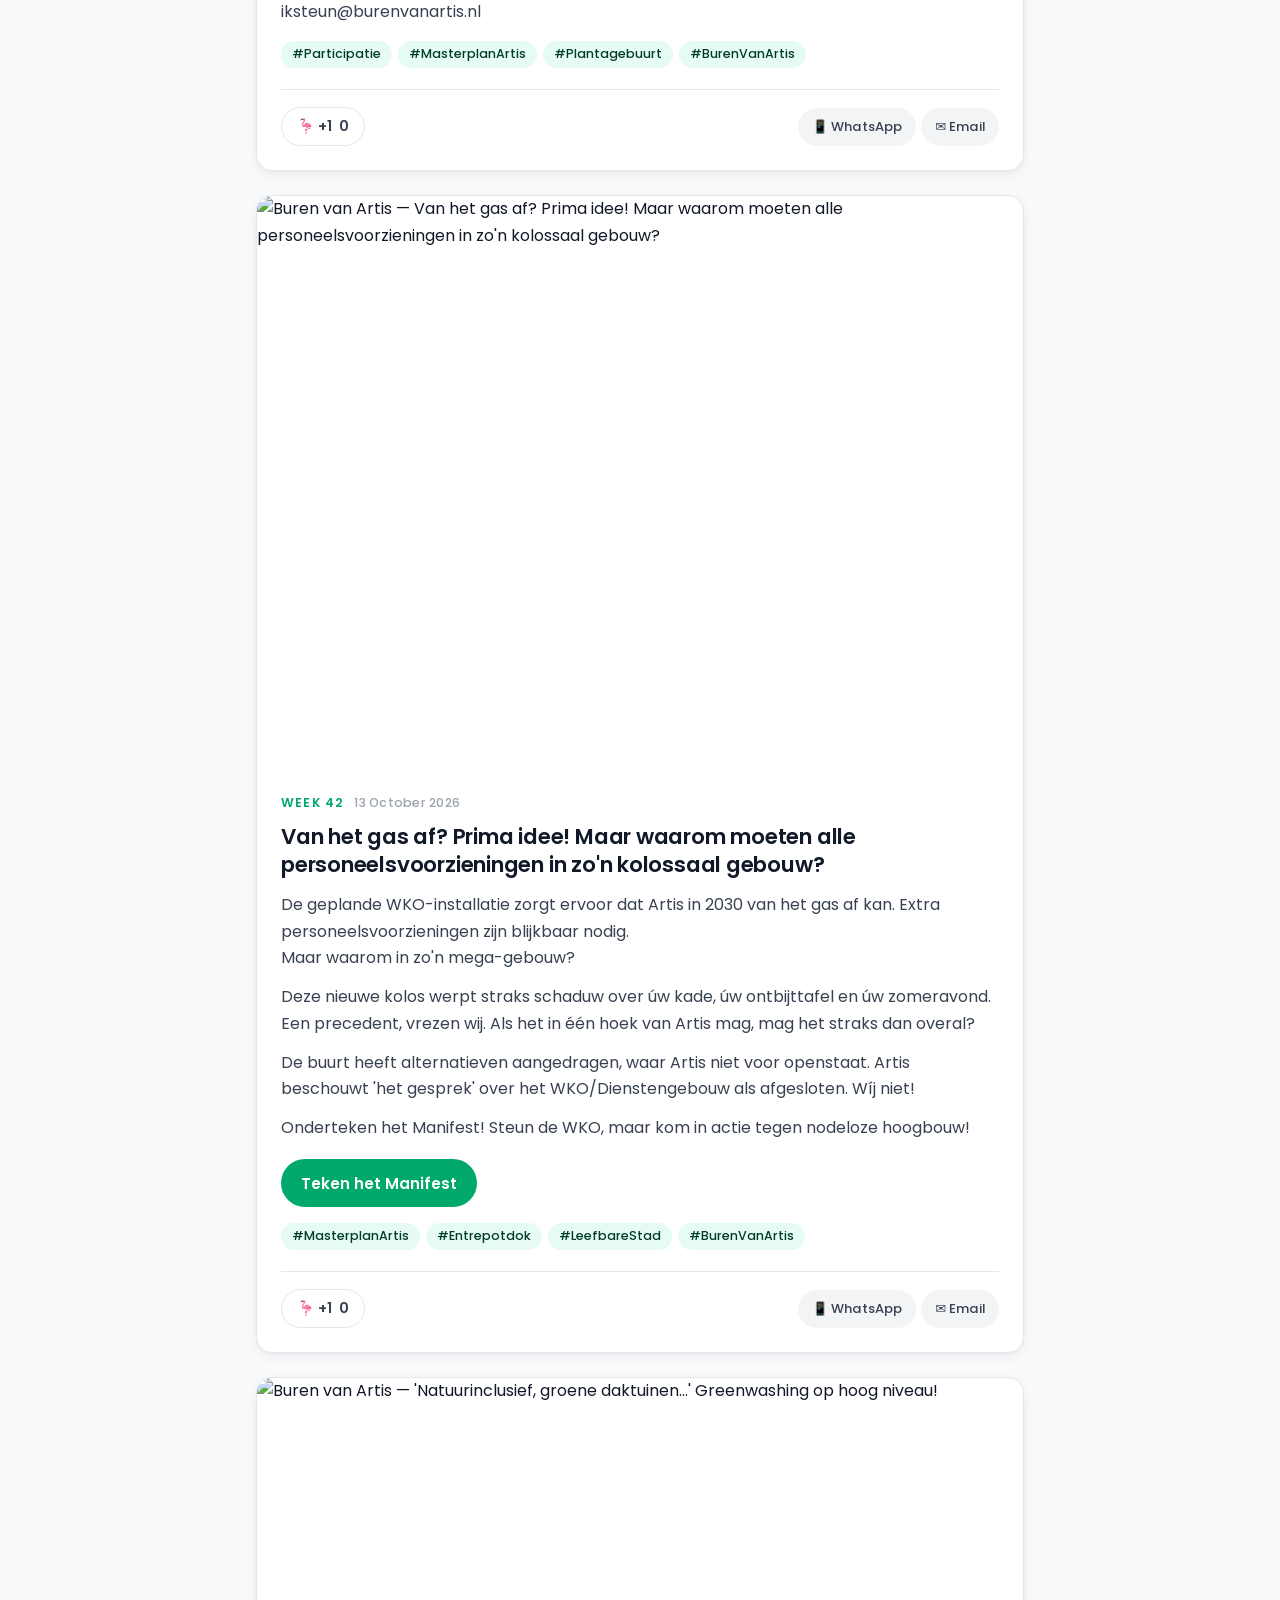
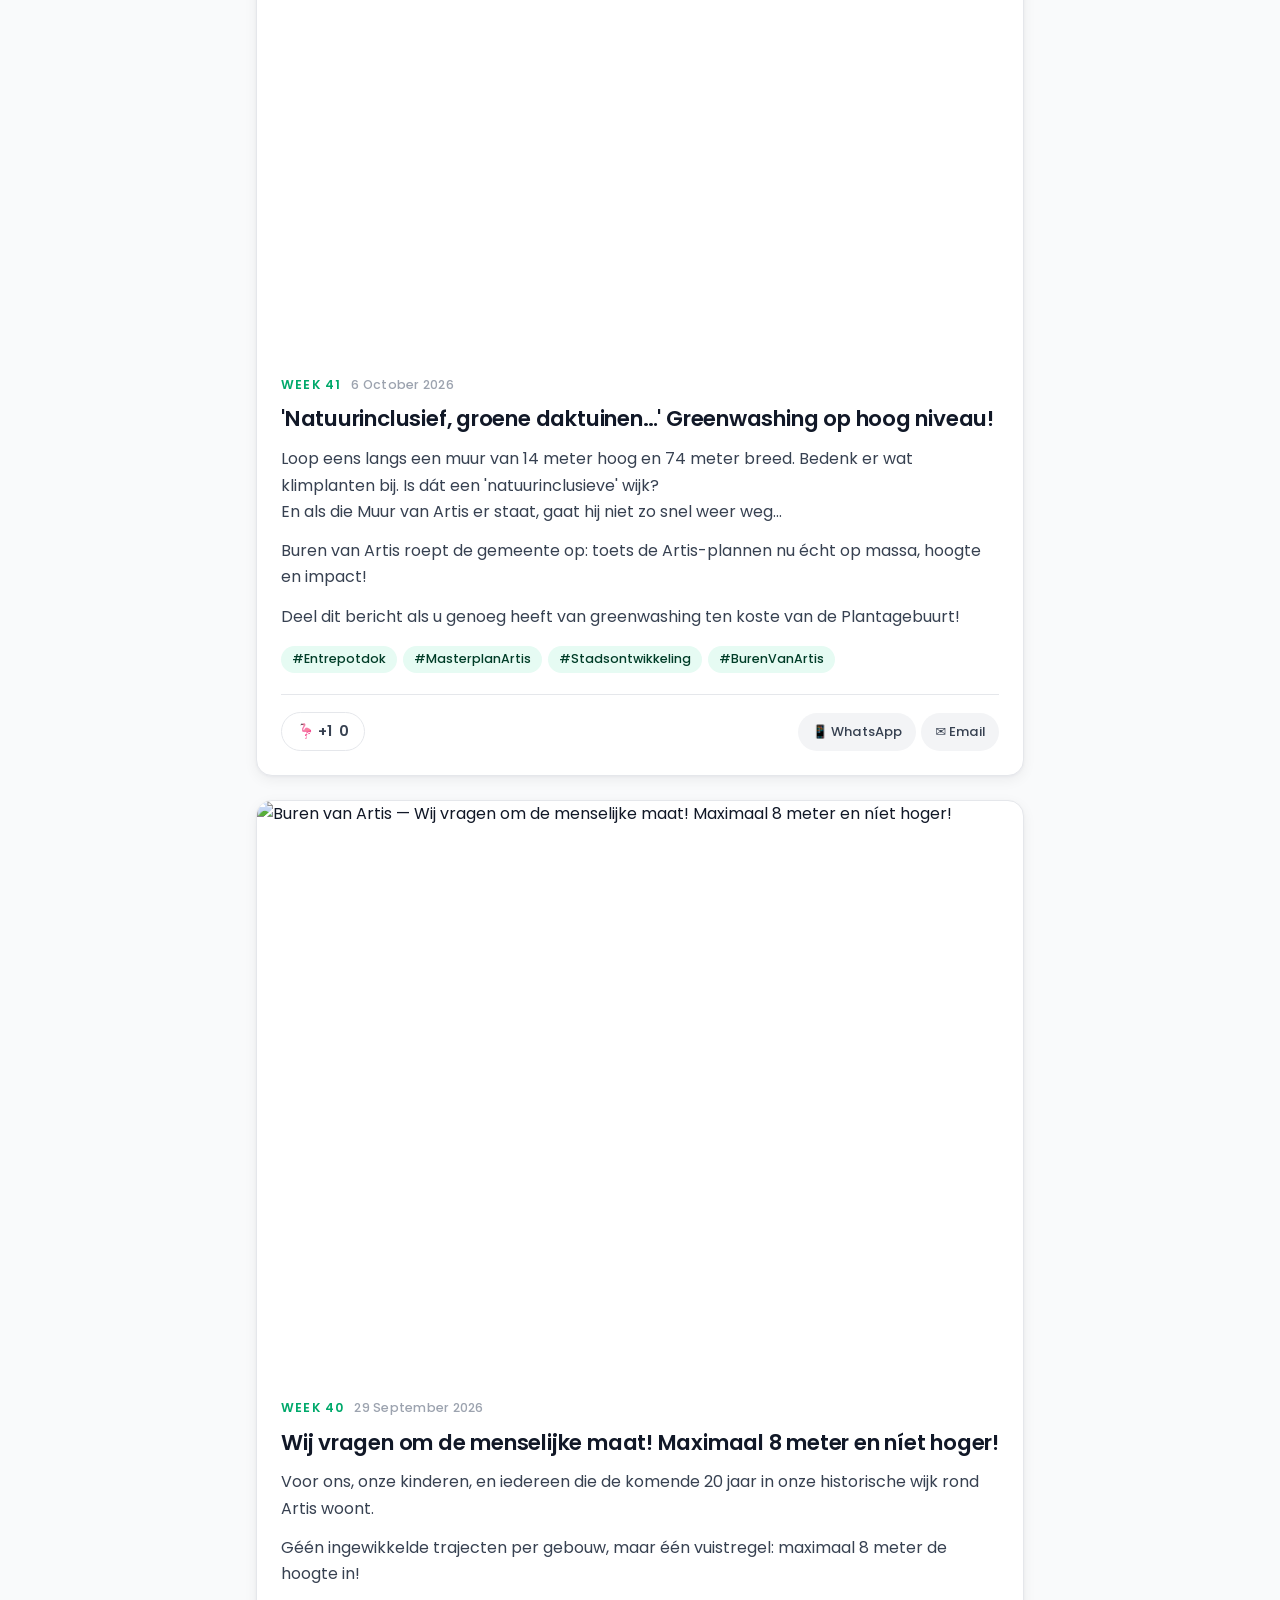
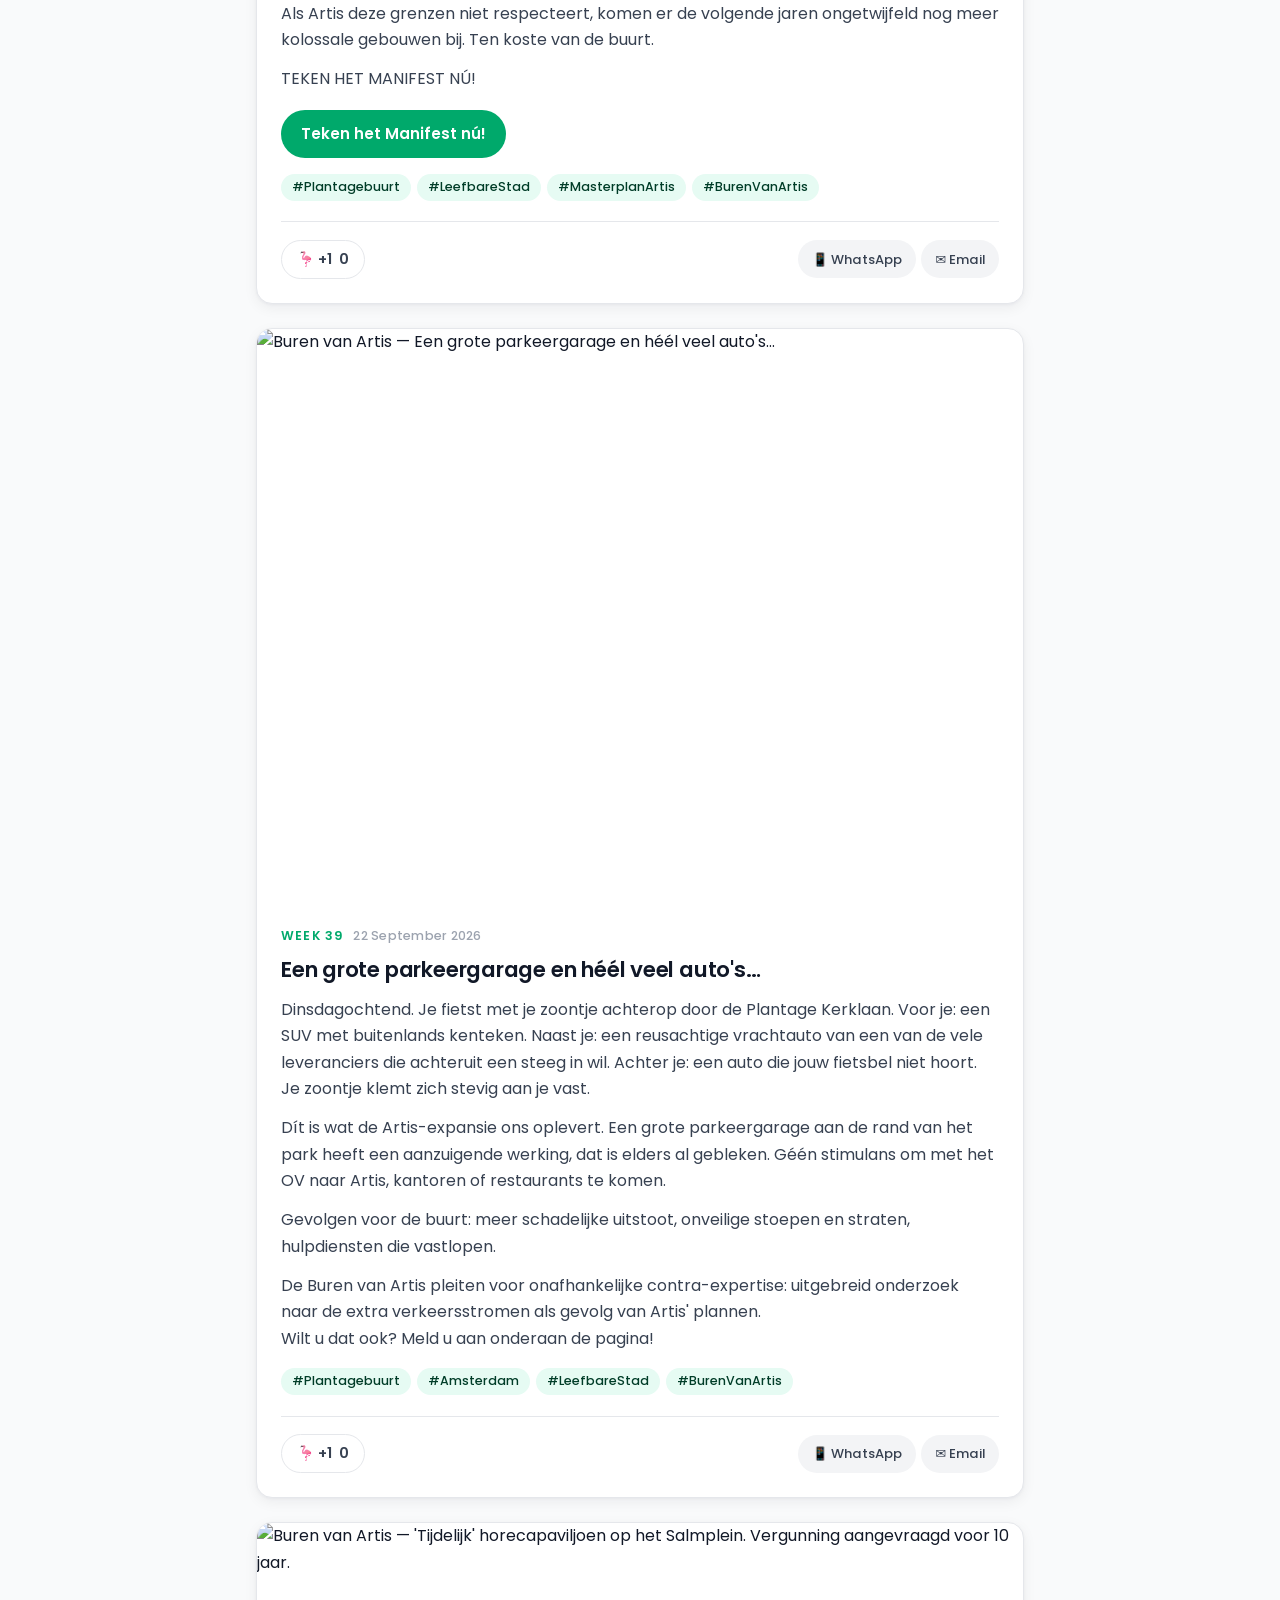
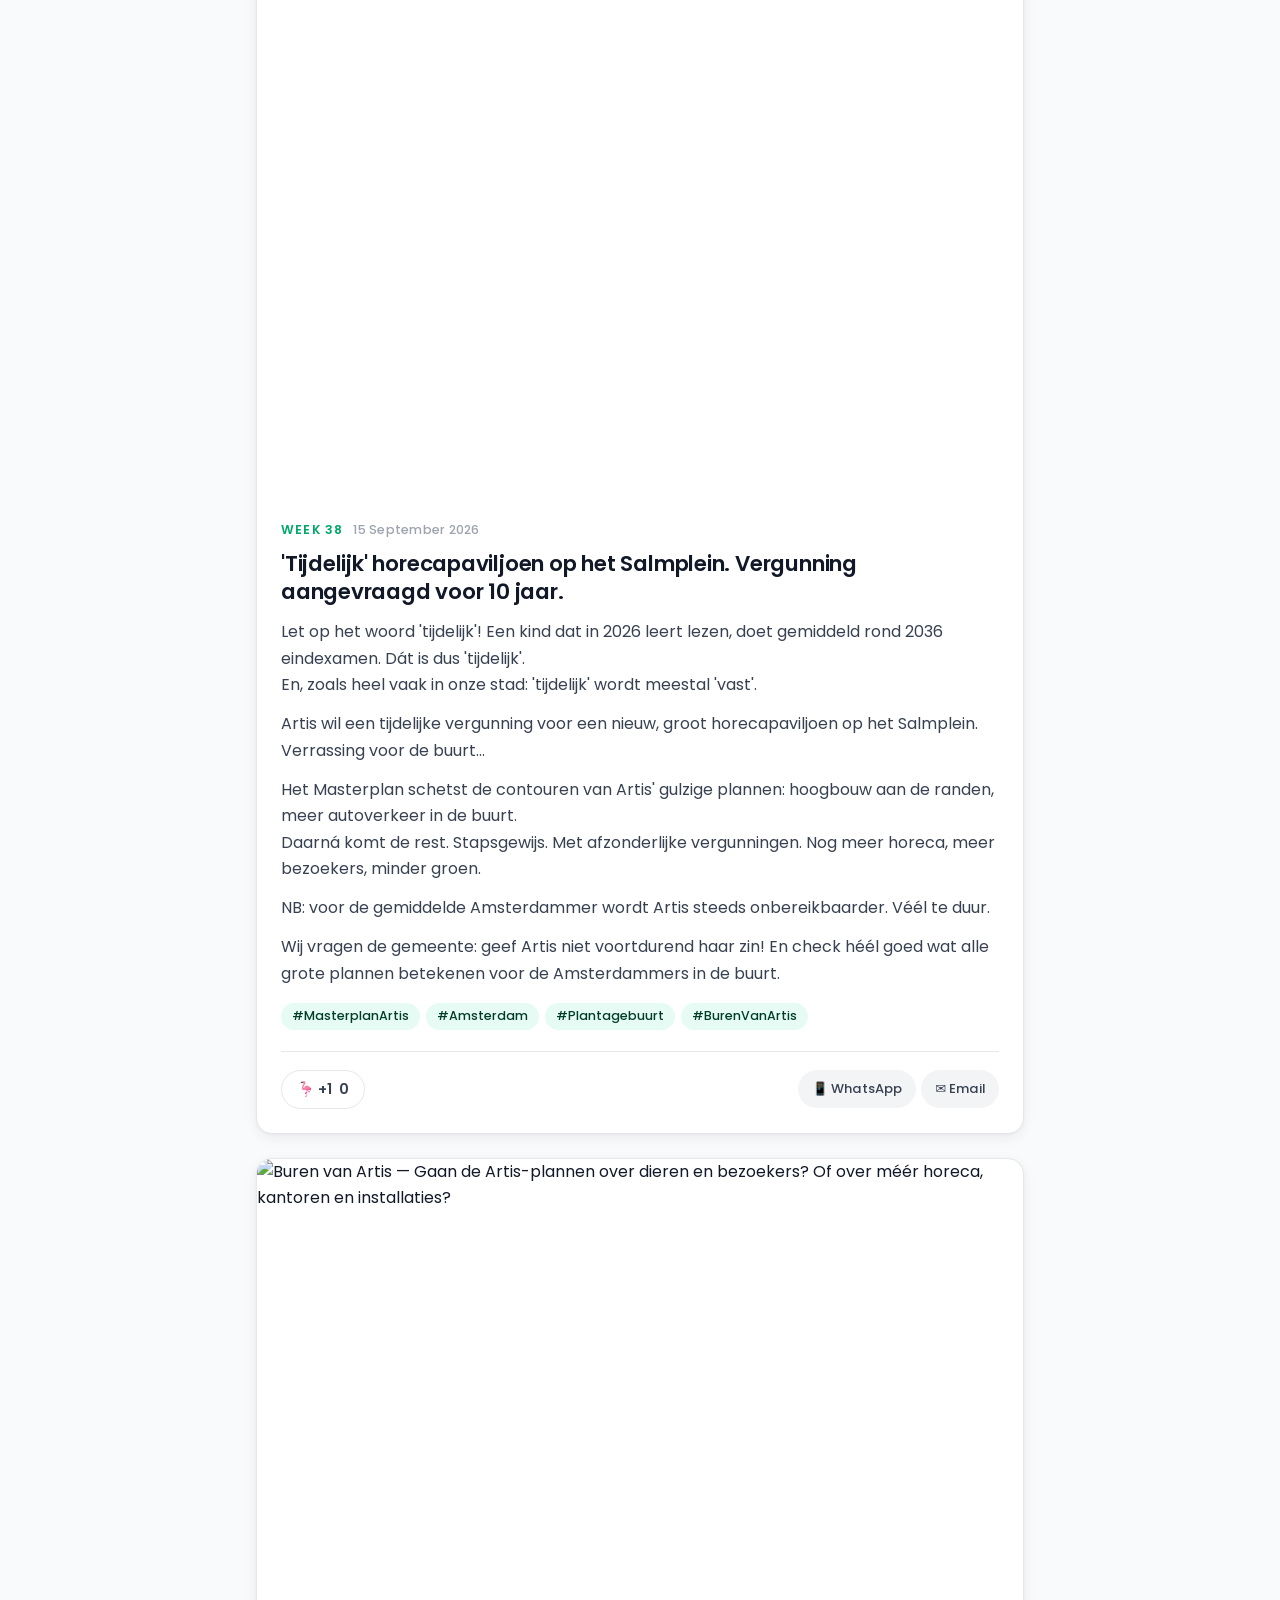
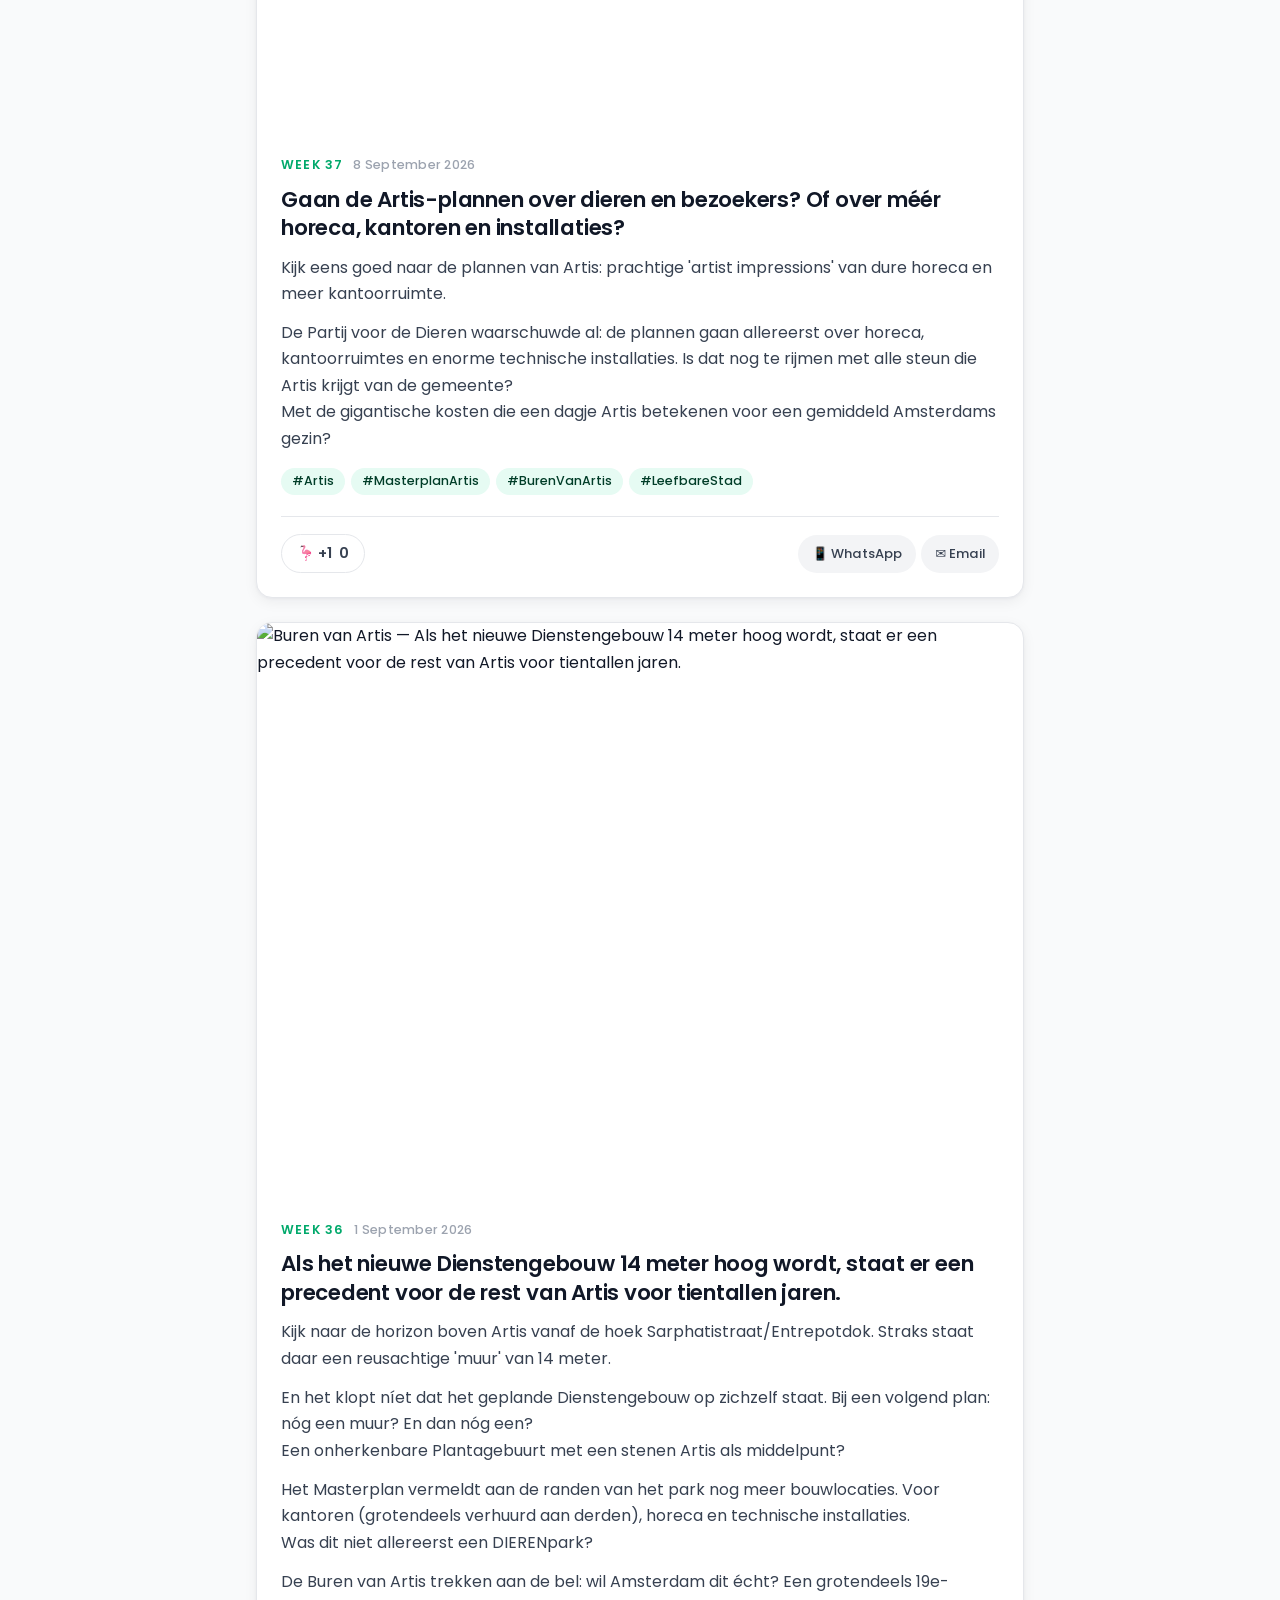
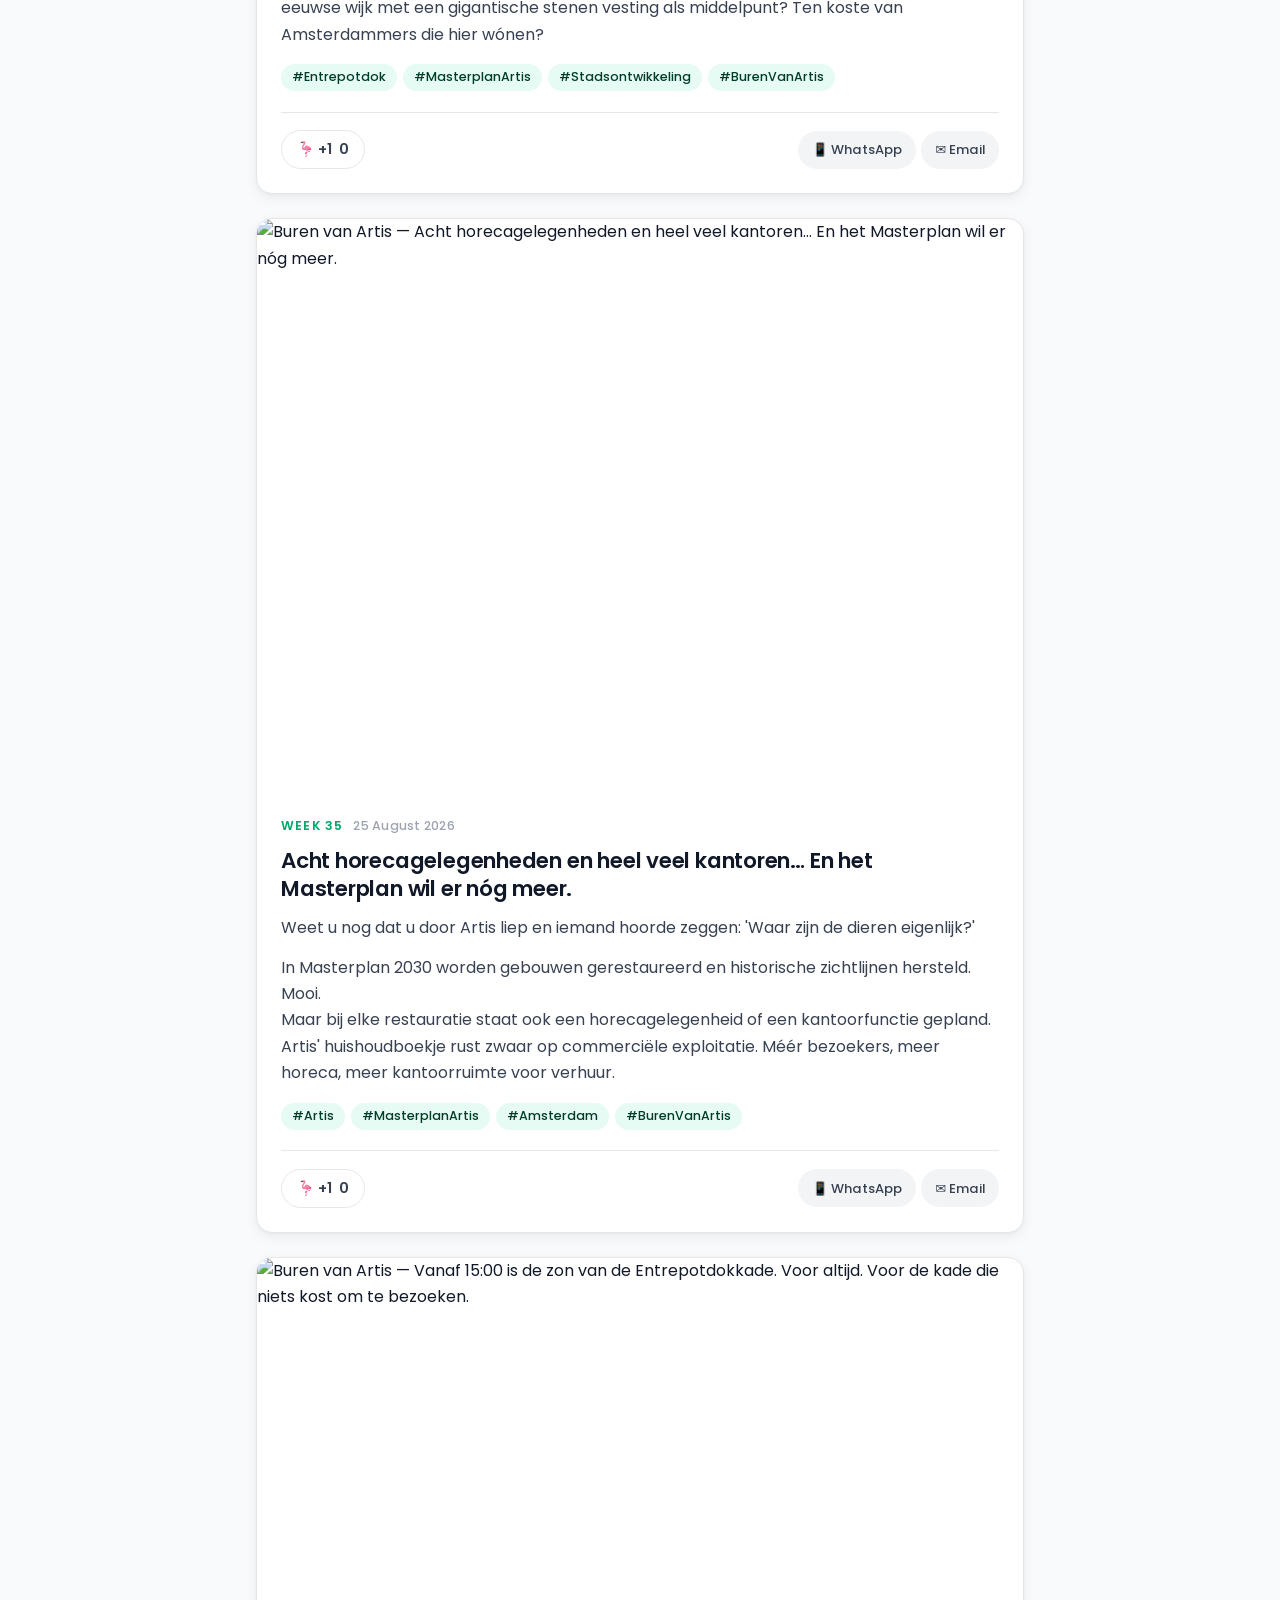
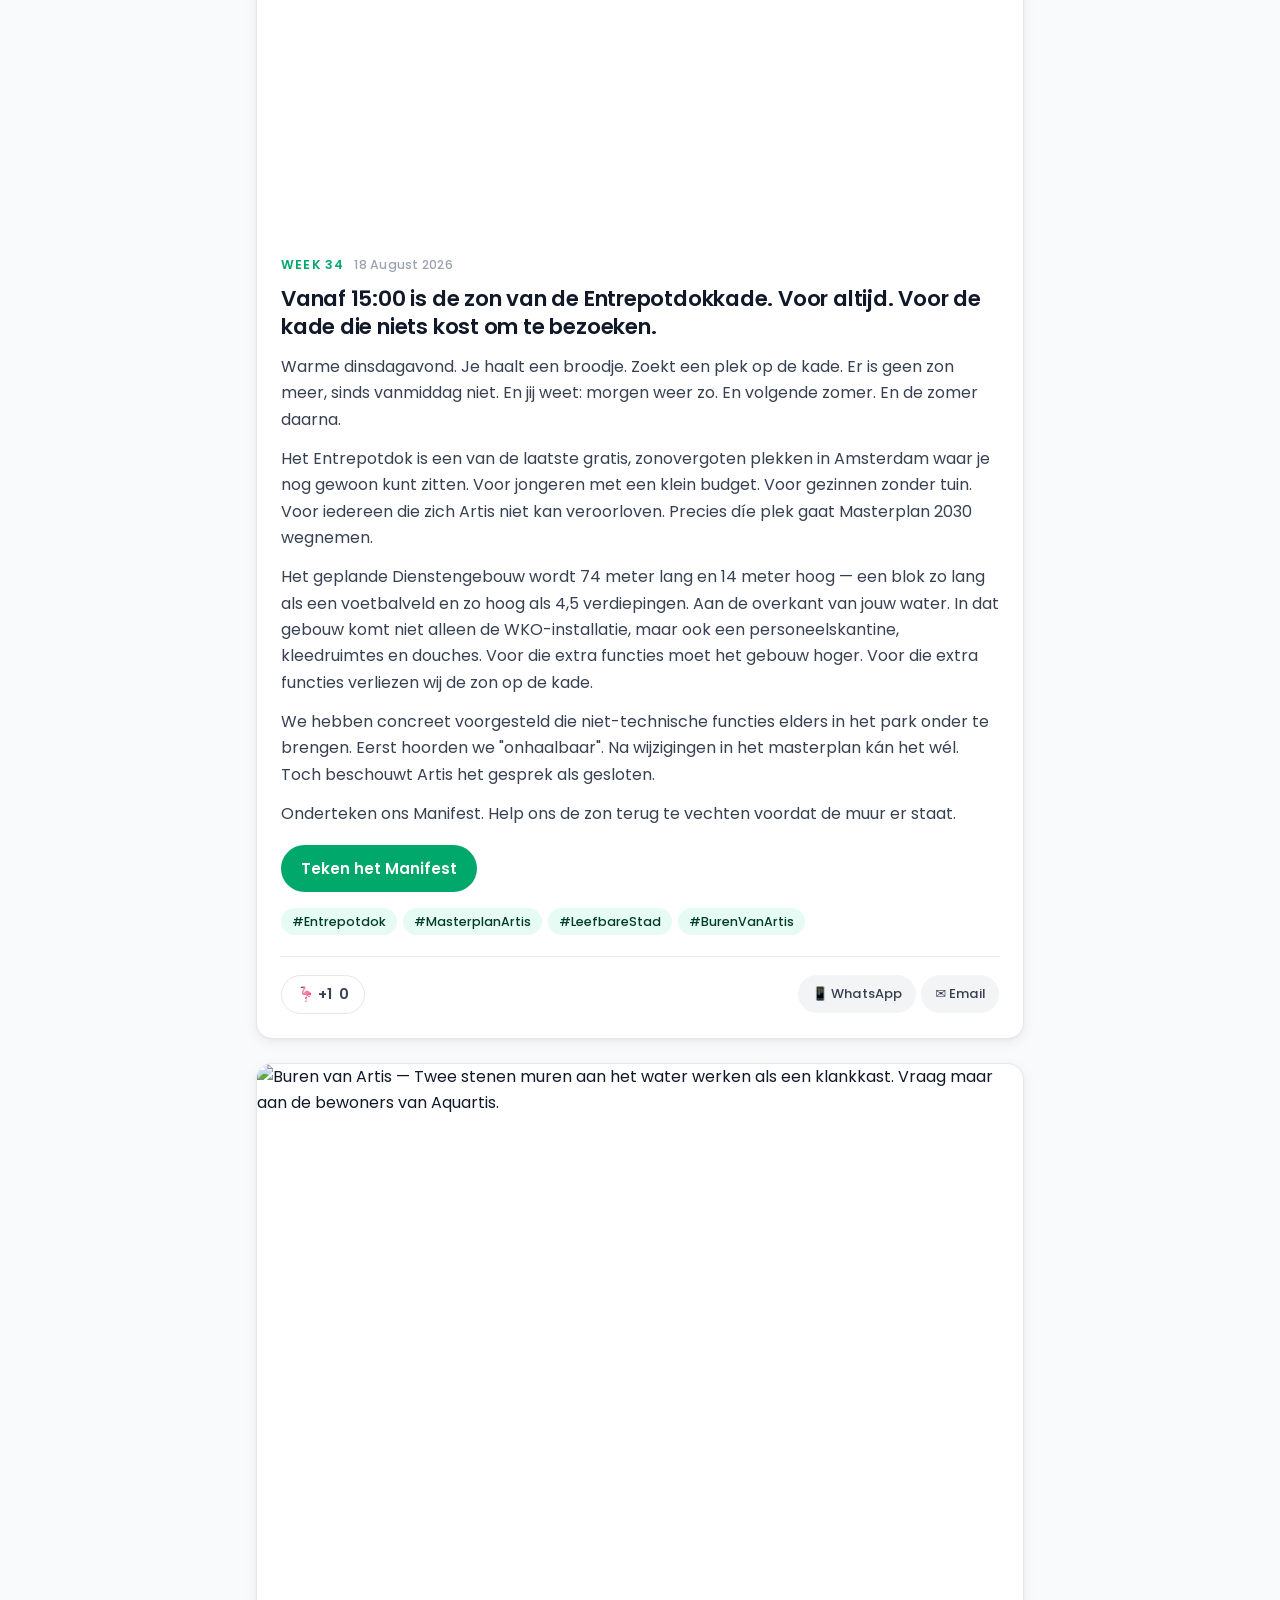
==== commit 4563e692: "Rework hero section narrative and sync manifest asks list - Hero section (index.html): new question " ====
--- a/index.html
+++ b/index.html
@@ -112,40 +112,63 @@
 
 <main>
   <section class="hero-band" aria-labelledby="hero-vraag">
-    <h2 id="hero-vraag">Wat gaat er gebeuren?</h2>
-    <p class="hero-lead">Artis presenteert in Masterplan 2030 grote plannen in kleine stapjes. Het totaalplaatje is alarmerend voor directe buren en de hele wijk.</p>
-
-    <h3 class="eisen-kop">Vier grote problemen:</h3>
+    <h2 id="hero-vraag">Wordt Artis een pretpark in een historische woonbuurt?</h2>
+    <p class="hero-lead">Artis is een kleine dierentuin, midden in een woonwijk. Juist die woonwijk draagt de gevolgen van de plannen. De buurt houdt van Artis — maar maakt zich grote zorgen.</p>
+
+    <h3 class="eisen-kop">Artis wil groeien:</h3>
+    <ul class="groei-lijst">
+      <li>
+        <span class="groei-icon" aria-hidden="true">🎟️</span>
+        <p><strong>Méér bezoekers</strong> — <span class="detail">van 1,3 miljoen per jaar naar honderdduizenden meer. In de zomer tot wel 10.000 per dag.</span></p>
+      </li>
+      <li>
+        <span class="groei-icon" aria-hidden="true">🌙</span>
+        <p><strong>Meer avondopenstellingen</strong> — <span class="detail">evenementen voor speciale doelgroepen en bedrijven.</span></p>
+      </li>
+      <li>
+        <span class="groei-icon" aria-hidden="true">🍽</span>
+        <p><strong>Nóg meer horeca</strong> — <span class="detail">naast bestaande restaurants komen er nieuwe bij het Planetarium en de Salmhuisjes aan de Sarphatistraat.</span></p>
+      </li>
+      <li>
+        <span class="groei-icon" aria-hidden="true">🏢</span>
+        <p><strong>Gigantische hoogbouw</strong> — <span class="detail">op de hoek Entrepotdok/Sarphatistraat.</span></p>
+      </li>
+      <li>
+        <span class="groei-icon" aria-hidden="true">🚗</span>
+        <p><strong>Grote parkeergarage</strong> — <span class="detail">op de hoek Entrepotdok/Plantage Kerklaan — terwijl een garage in het centrum juist extra verkeer aantrekt.</span></p>
+      </li>
+    </ul>
+
+    <h3 class="eisen-kop">Wat betekent dit voor de buurt?</h3>
     <div class="dreigt-grid">
       <article class="dreigt">
-        <span class="dreigt-icon" aria-hidden="true">🚧</span>
-        <h3>Enorme drukte</h3>
-        <p>In de drukste maanden komen er misschien wel 10.000 bezoekers per dag. Dus: méér verkeer, meer uitstoot en onveilige straten.</p>
+        <span class="dreigt-icon" aria-hidden="true">🚦</span>
+        <h3>Meer verkeersoverlast</h3>
+        <p>Meer touringcars, auto's en (bak)fietsen.</p>
+      </article>
+      <article class="dreigt">
+        <span class="dreigt-icon" aria-hidden="true">🔊</span>
+        <h3>Veel meer lawaai</h3>
+        <p>Vooral op mooie zomerdagen en -avonden.</p>
       </article>
       <article class="dreigt">
         <span class="dreigt-icon" aria-hidden="true">🏢</span>
-        <h3>Reusachtige gebouwen aan de randen van het park</h3>
-        <p>Het geplande WKO-Dienstengebouw wordt een massief complex. Groen verdwijnt, steen verschijnt. De te verwachten geluidsoverlast van de enorme 'muur van Artis' is enorm. Ook het nieuwe parkeergebouw dreigt een kolossaal gebouw te worden.</p>
-      </article>
-      <article class="dreigt">
-        <span class="dreigt-icon" aria-hidden="true">🍽</span>
-        <h3>Horeca en nog meer horeca</h3>
-        <p>Binnen Artis zijn al acht horecagelegenheden. Toch wil Artis volgens Masterplan 2030 er nóg meer op eigen terrein.</p>
-      </article>
-      <article class="dreigt">
-        <span class="dreigt-icon" aria-hidden="true">💸</span>
-        <h3>Artis: een kostbaar uitstapje</h3>
-        <p>Artis wil een dierentuin voor álle Amsterdammers zijn. Inmiddels zijn de toegangsprijzen spectaculair gestegen. Op dit moment: €30 per volwassene en €27,50 per kind.</p>
+        <h3>Massieve hoogbouw</h3>
+        <p>Aan de randen van het park.</p>
+      </article>
+      <article class="dreigt">
+        <span class="dreigt-icon" aria-hidden="true">🌳</span>
+        <h3>Minder groen</h3>
       </article>
     </div>
 
     <div class="eisen-blok">
-      <h3 class="eisen-kop">Wat willen de Buren van Artis?</h3>
+      <h3 class="eisen-kop">Wat vragen de Buren van Artis?</h3>
       <ol class="eisen">
-        <li><span>1</span><p><strong>Een leefbare buurt!</strong></p></li>
-        <li><span>2</span><p>Nieuwe gebouwen aan de randen van het park niet hoger dan 8 meter.</p></li>
-        <li><span>3</span><p>Prioriteit voor bestaand en nieuw groen.</p></li>
-        <li><span>4</span><p>Geen hogere toegangsprijzen en nog meer horeca.</p></li>
+        <li><span>1</span><p>Behoud van het karakter van de Plantagebuurt.</p></li>
+        <li><span>2</span><p>Een maximale bouwhoogte van 8 meter voor nieuwe gebouwen.</p></li>
+        <li><span>3</span><p>Geen extra verkeers- en geluidsoverlast, op straat én op het water.</p></li>
+        <li><span>4</span><p>Meer onderzoek naar buurtvriendelijke alternatieven.</p></li>
       </ol>
       <div class="hero-acties">
         <a class="knop" id="hero-manifest" href="#" target="_blank" rel="noopener">Teken het Manifest</a>
@@ -160,13 +183,13 @@
     <h2>Teken het Manifest Behoud Plantagebuurt</h2>
     <p id="manifest-teller" class="manifest-teller"></p>
     <ul class="manifest-eisen">
-      <li><span>1</span><p><strong>Een leefbare buurt!</strong></p></li>
-      <li><span>2</span><p>Nieuwe gebouwen aan de randen van het park niet hoger dan 8 meter.</p></li>
-      <li><span>3</span><p>Prioriteit voor bestaand en nieuw groen.</p></li>
-      <li><span>4</span><p>Geen hogere toegangsprijzen en nog meer horeca.</p></li>
+      <li><span>1</span><p>Behoud van het karakter van de Plantagebuurt.</p></li>
+      <li><span>2</span><p>Een maximale bouwhoogte van 8 meter voor nieuwe gebouwen.</p></li>
+      <li><span>3</span><p>Geen extra verkeers- en geluidsoverlast, op straat én op het water.</p></li>
+      <li><span>4</span><p>Meer onderzoek naar buurtvriendelijke alternatieven.</p></li>
     </ul>
     <div id="manifest-formulier">
-      <h3 style="color:#fff;font-weight:600;font-size:1rem;margin:0 0 1rem">Ik eis een leefbare buurt:</h3>
+      <h3 style="color:#fff;font-weight:600;font-size:1rem;margin:0 0 1rem">Ik eis behoud van de Plantagebuurt:</h3>
       <form id="manifest-form" class="manifest-grid" novalidate>
         <label>Voornaam <input type="text" name="voornaam" autocomplete="given-name" placeholder="Jan" required></label>
         <label>Achternaam <input type="text" name="achternaam" autocomplete="family-name" placeholder="Jansen" required></label>
--- a/stijl.css
+++ b/stijl.css
@@ -263,9 +263,26 @@
   margin:0 0 .5rem; color:var(--groen-diep); letter-spacing:-.01em;
 }
 .hero-lead{
-  margin:0 0 1.5rem; color:var(--grijs-donker);
-  font-size:1rem; max-width:52ch;
-}
+  margin:0 0 1.7rem; color:var(--grijs-donker);
+  font-size:1rem;
+}
+.groei-lijst{
+  list-style:none; padding:0; margin:0 0 1.6rem;
+  display:flex; flex-direction:column;
+}
+.groei-lijst li{
+  display:flex; align-items:flex-start; gap:.65rem;
+  padding:.7rem 0; border-bottom:1px solid var(--grijs-licht);
+}
+.groei-lijst li:last-child{border-bottom:0}
+.groei-icon{
+  flex-shrink:0; font-size:1.05rem; line-height:1.5;
+  width:1.4rem; text-align:center;
+}
+.groei-lijst p{margin:0; font-size:.92rem; line-height:1.55}
+.groei-lijst strong{color:var(--tekst); font-weight:600}
+.groei-lijst .detail{color:var(--grijs-donker)}
+
 .dreigt-grid{
   display:grid; grid-template-columns:repeat(auto-fit,minmax(160px,1fr));
   gap:.8rem; margin-bottom:1.6rem;
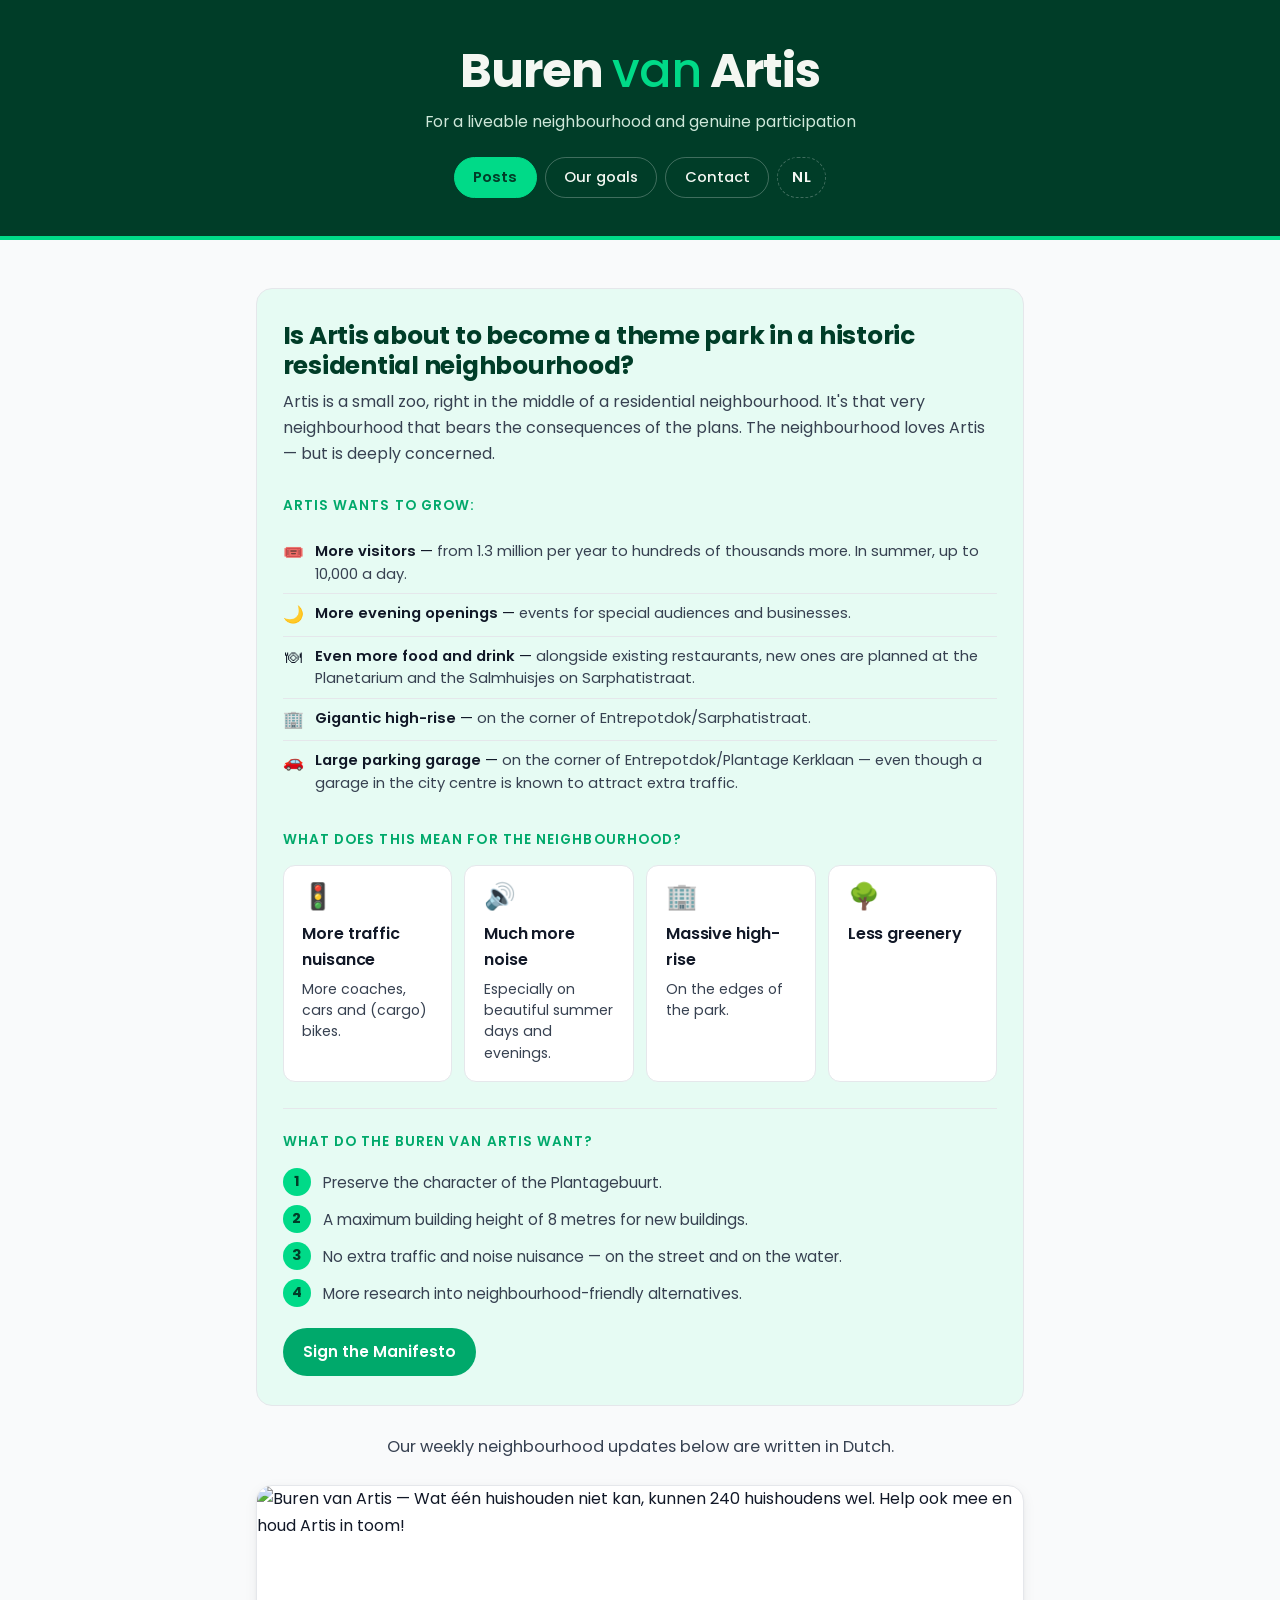
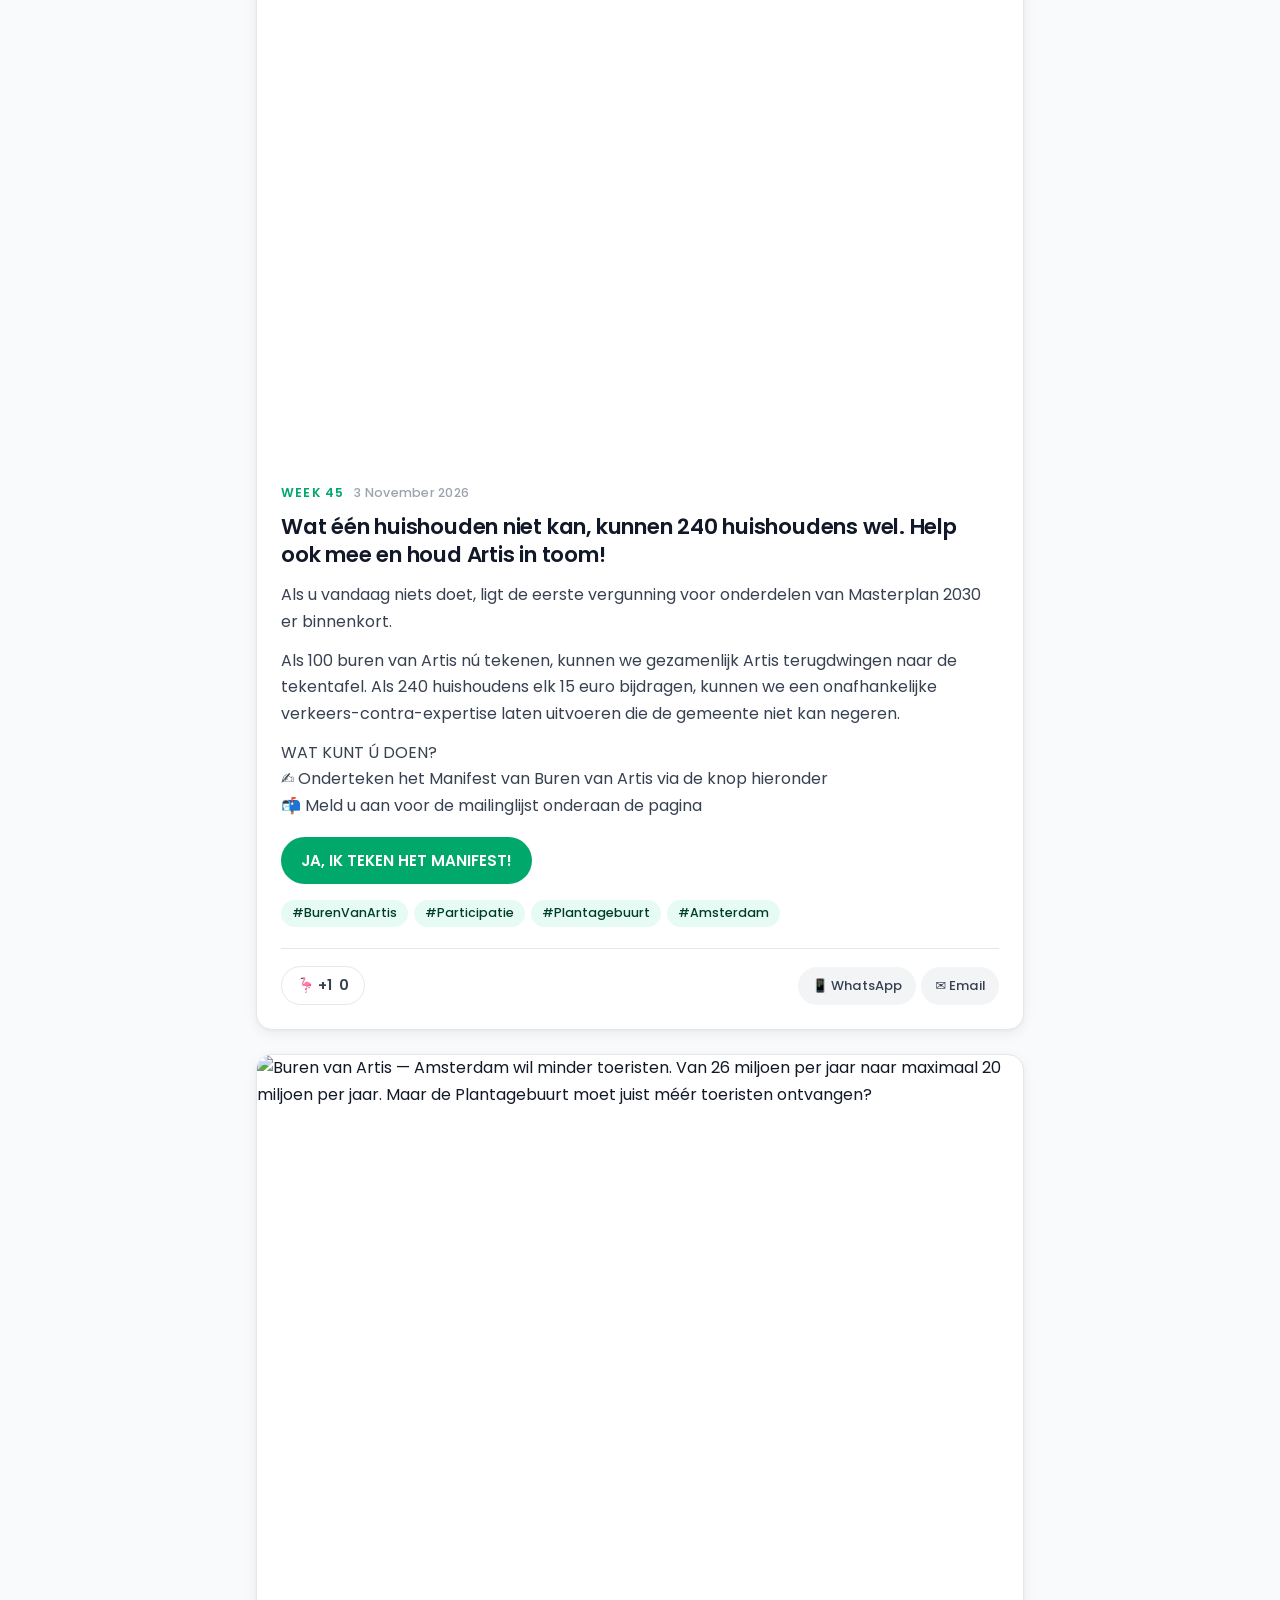
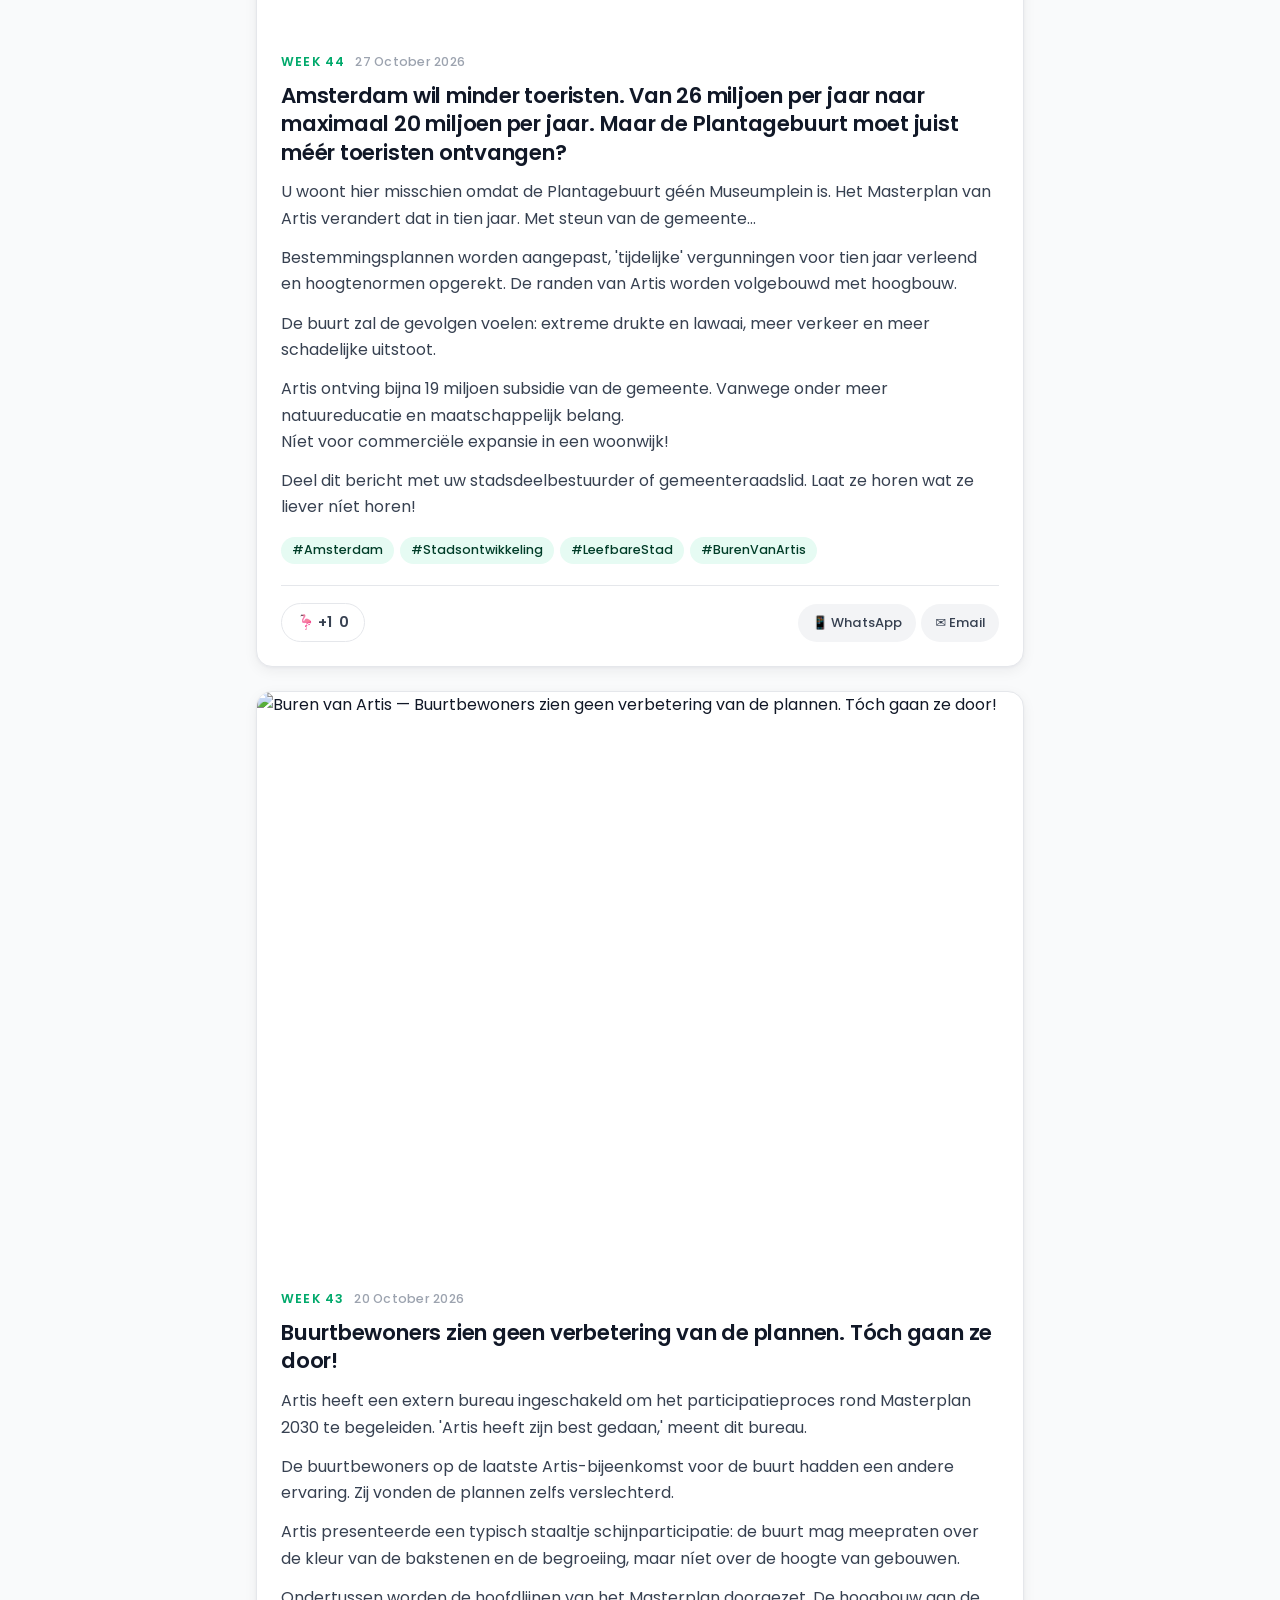
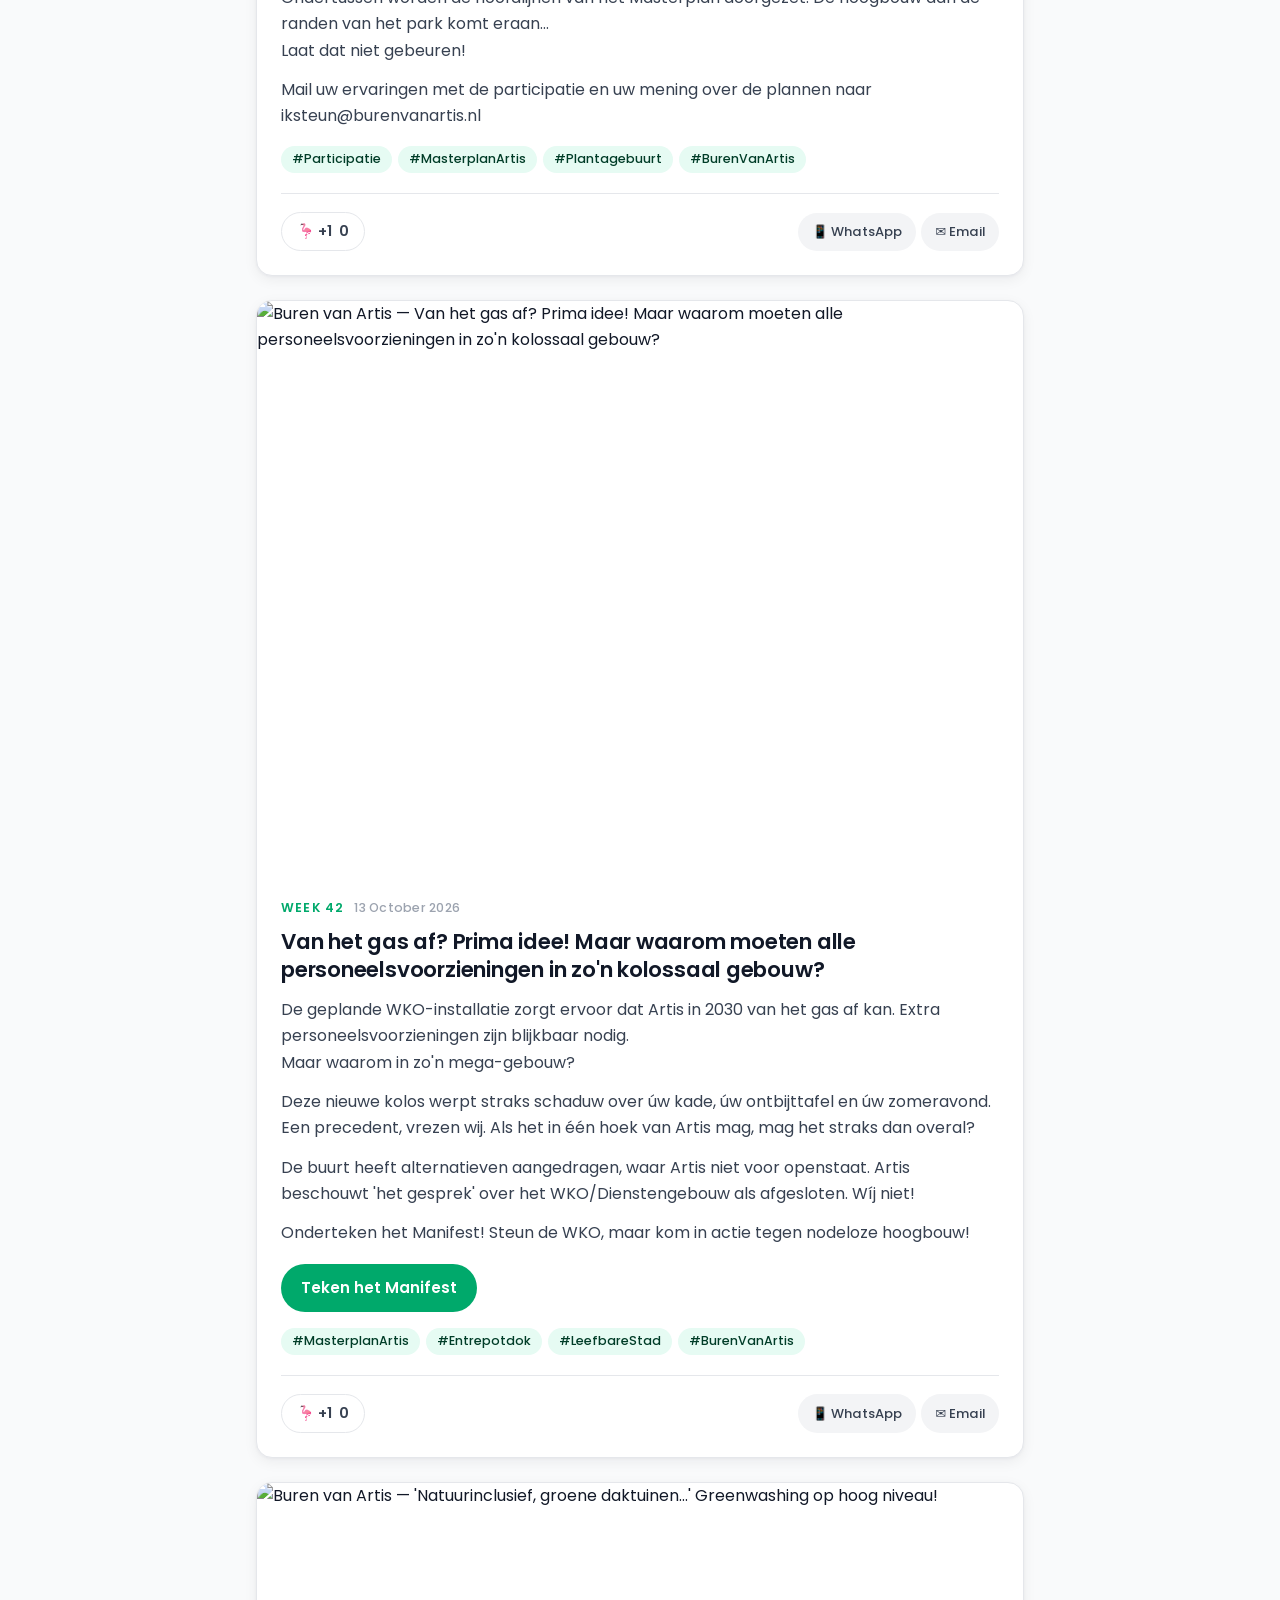
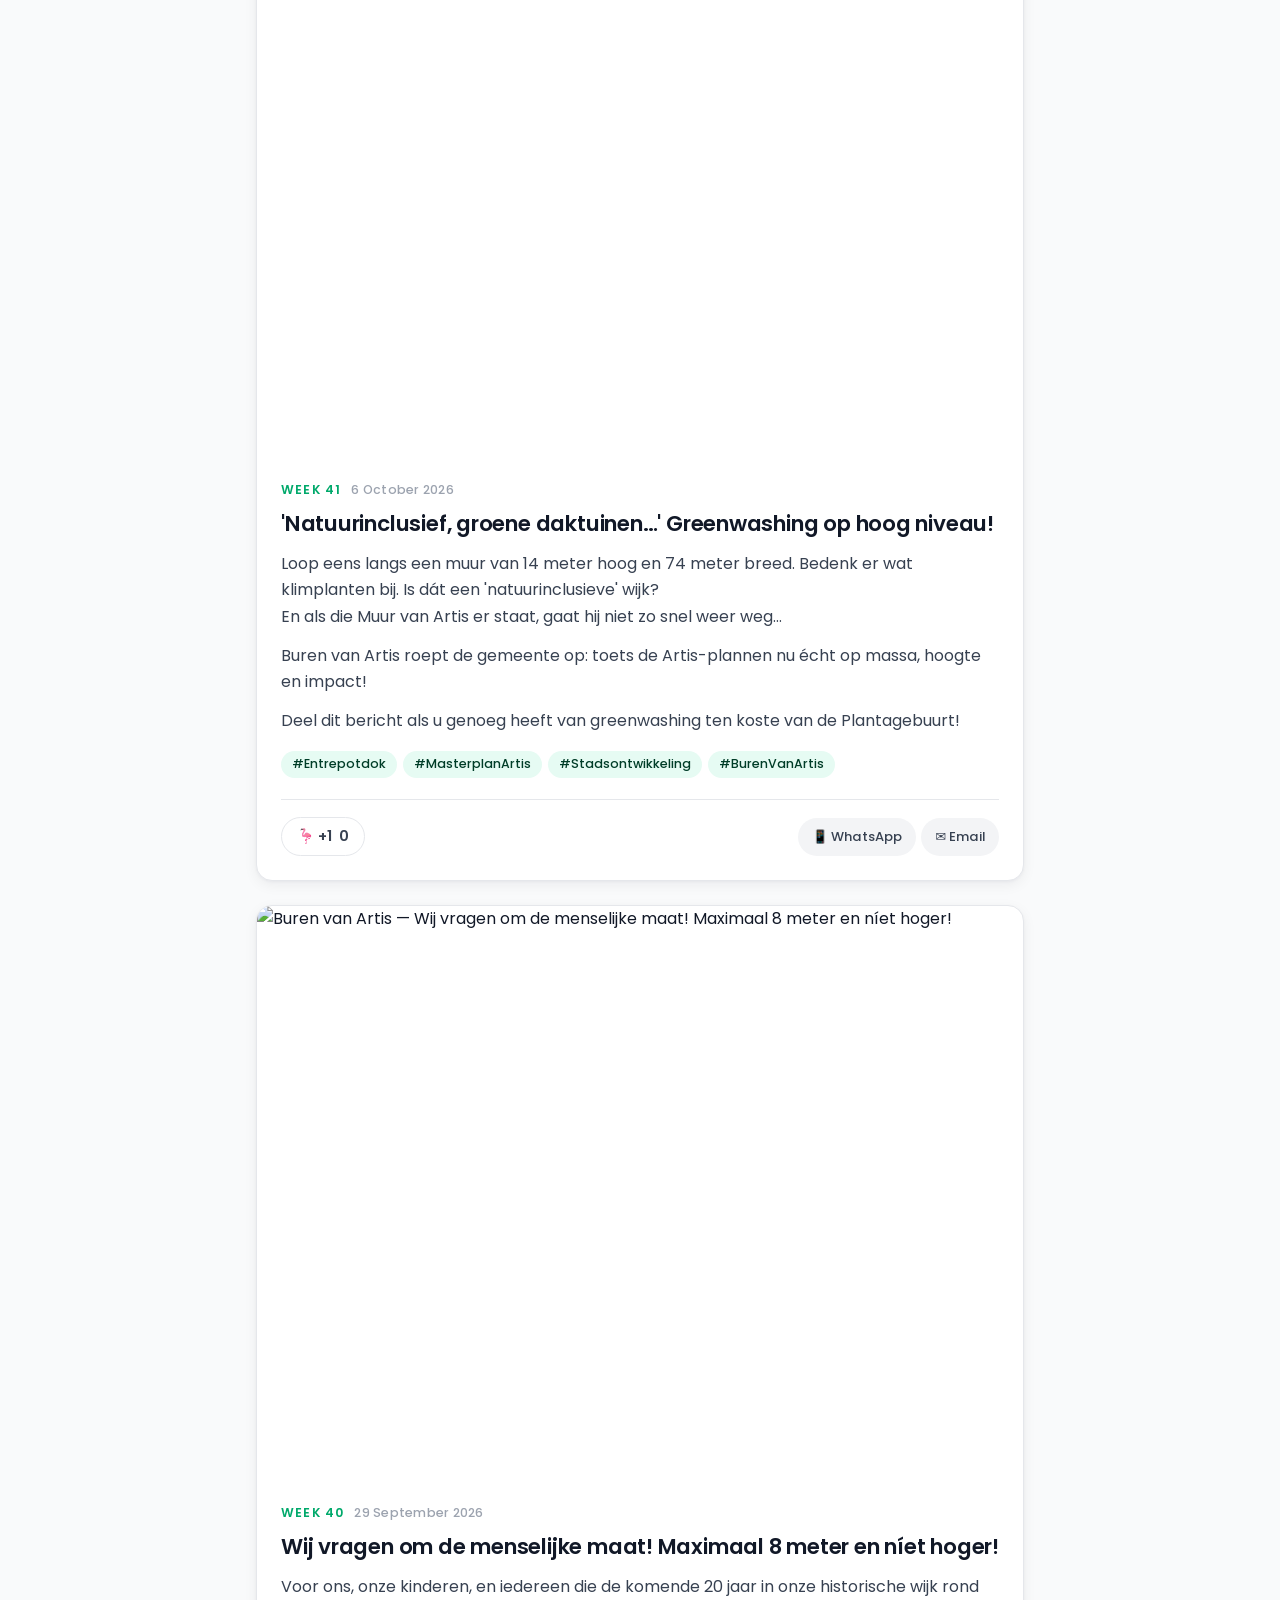
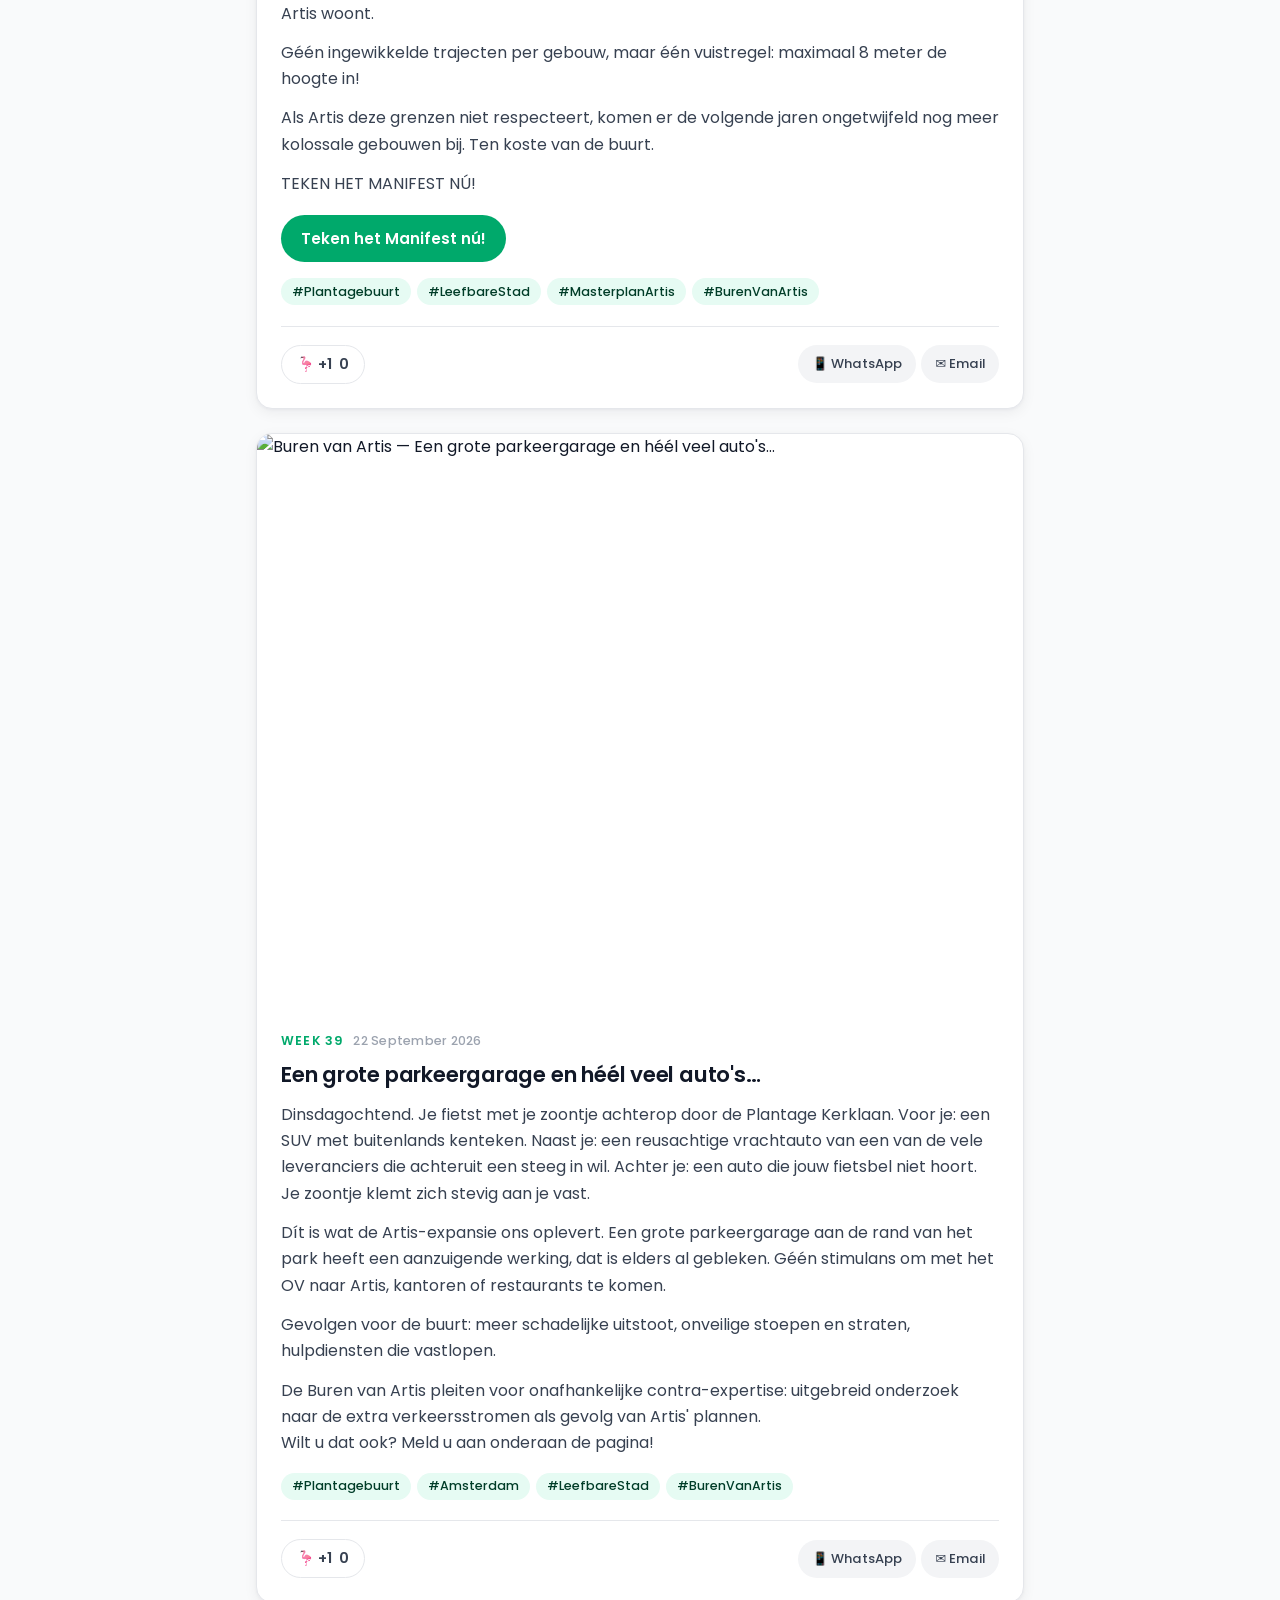
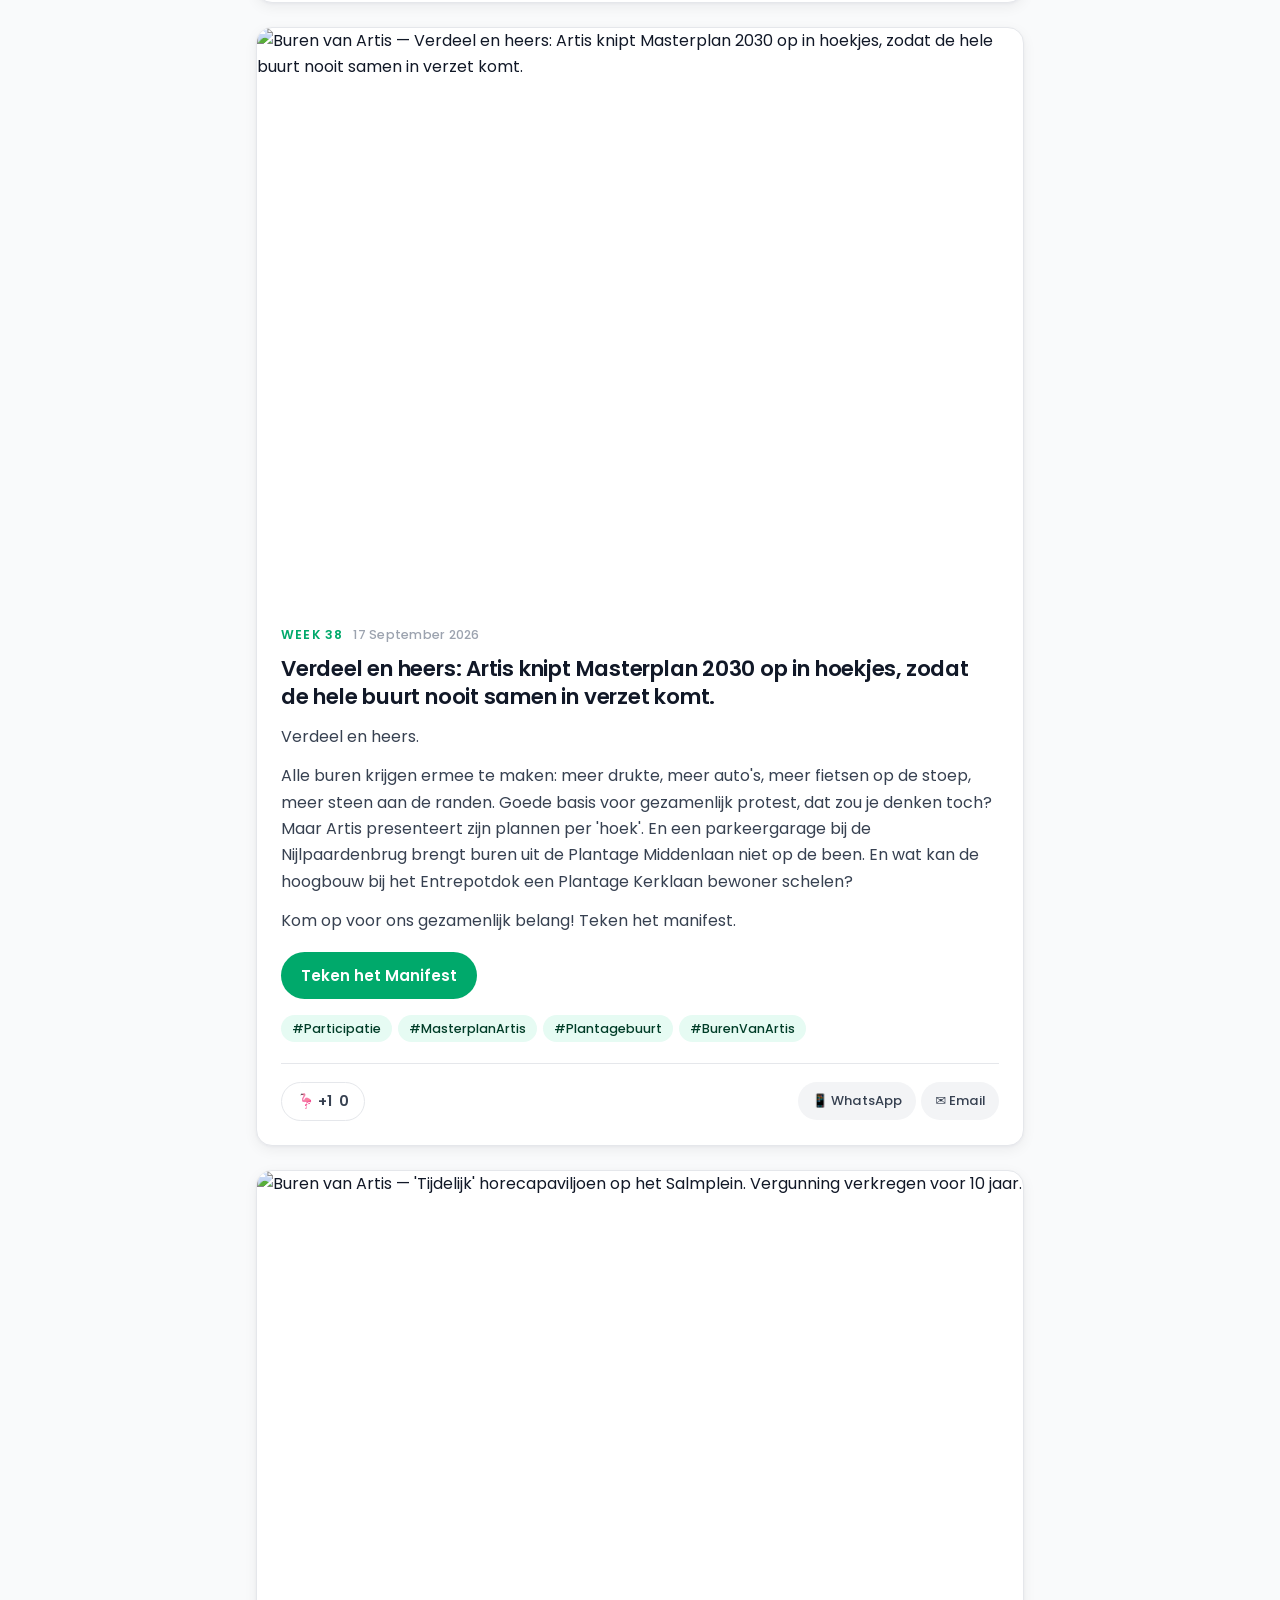
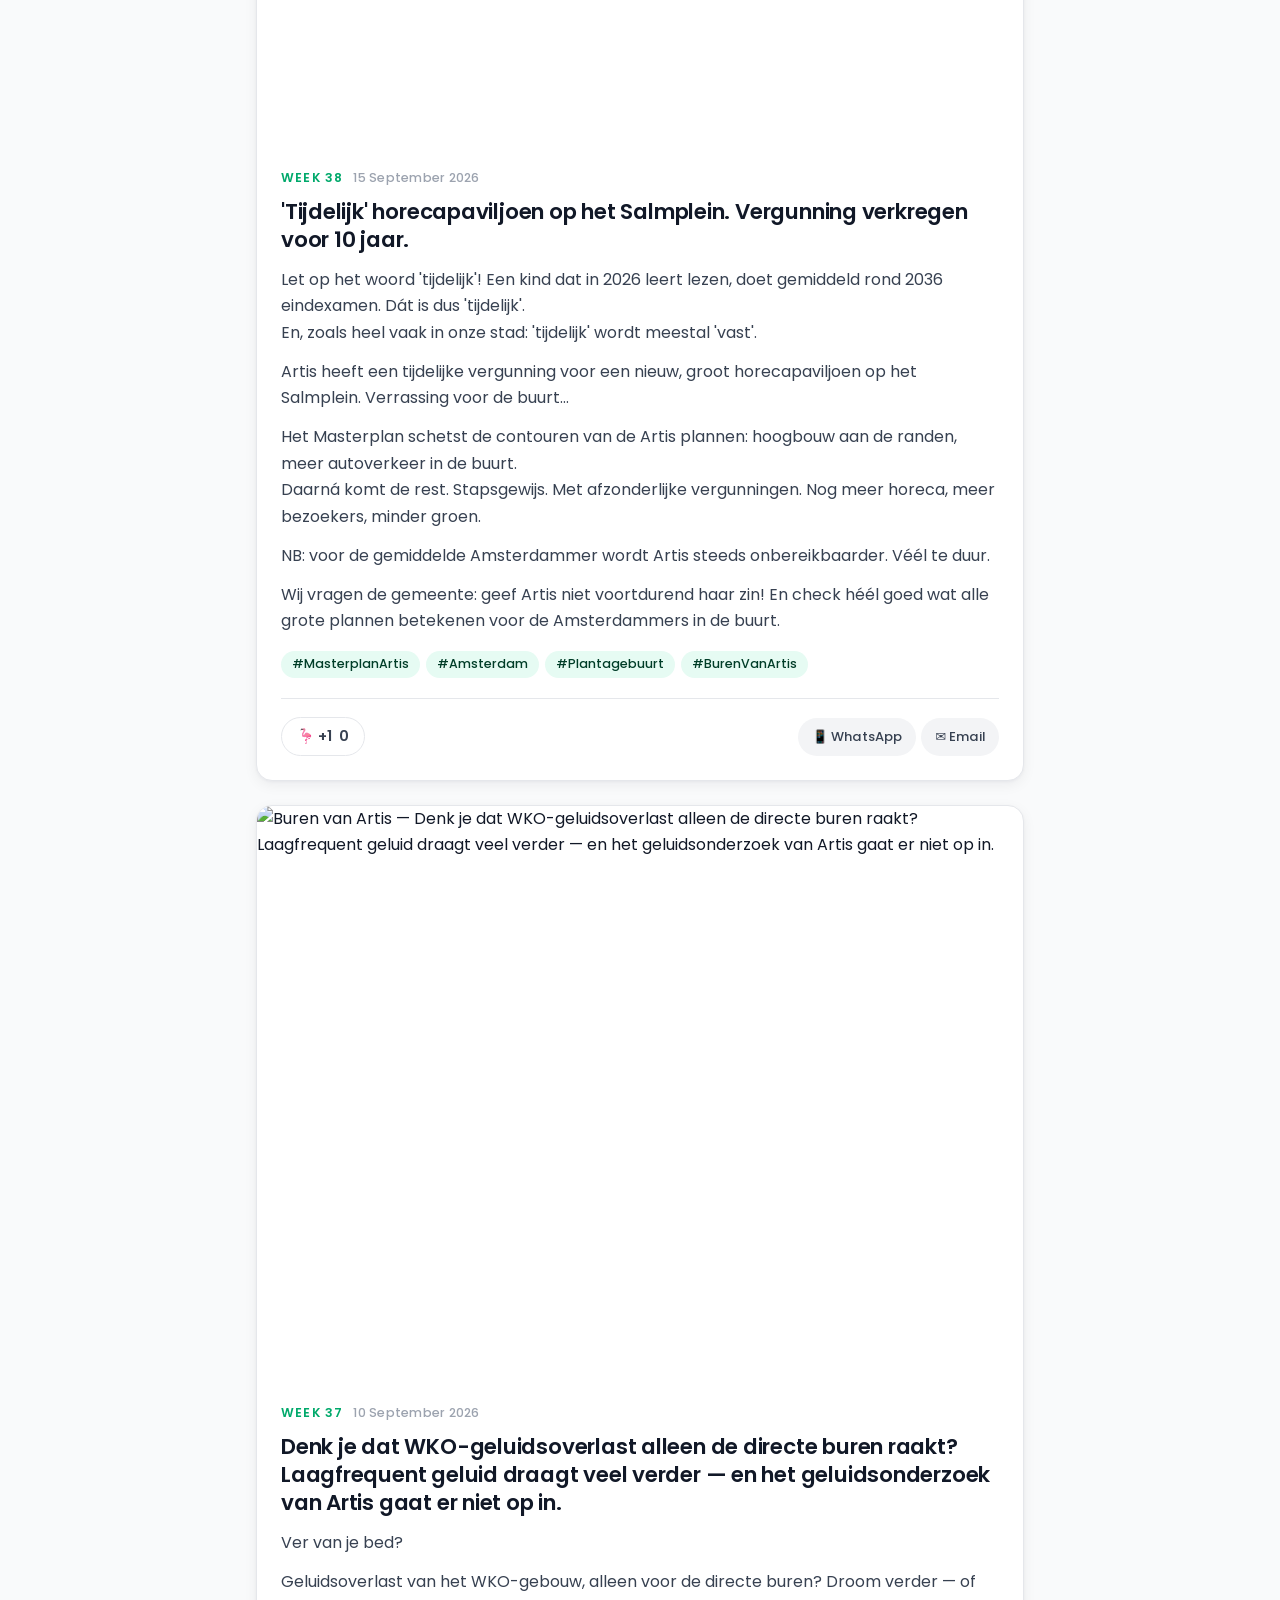
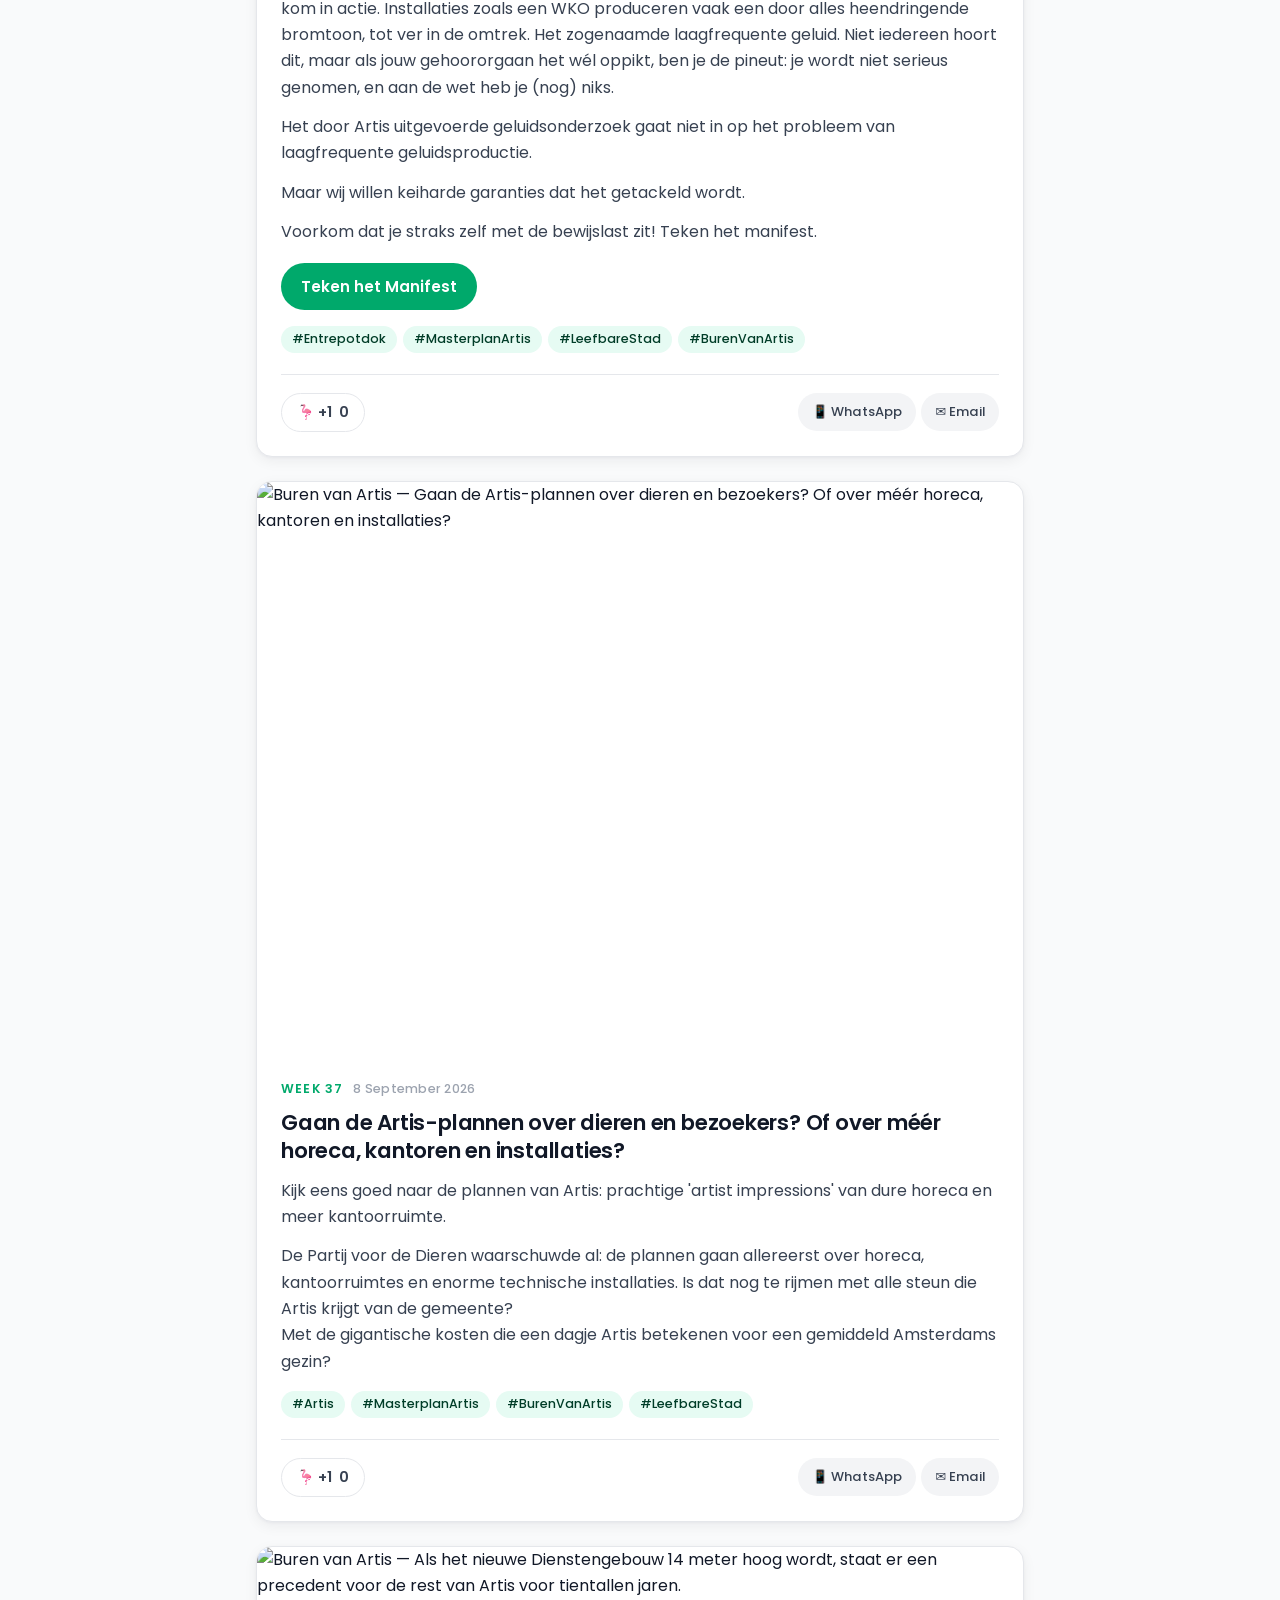
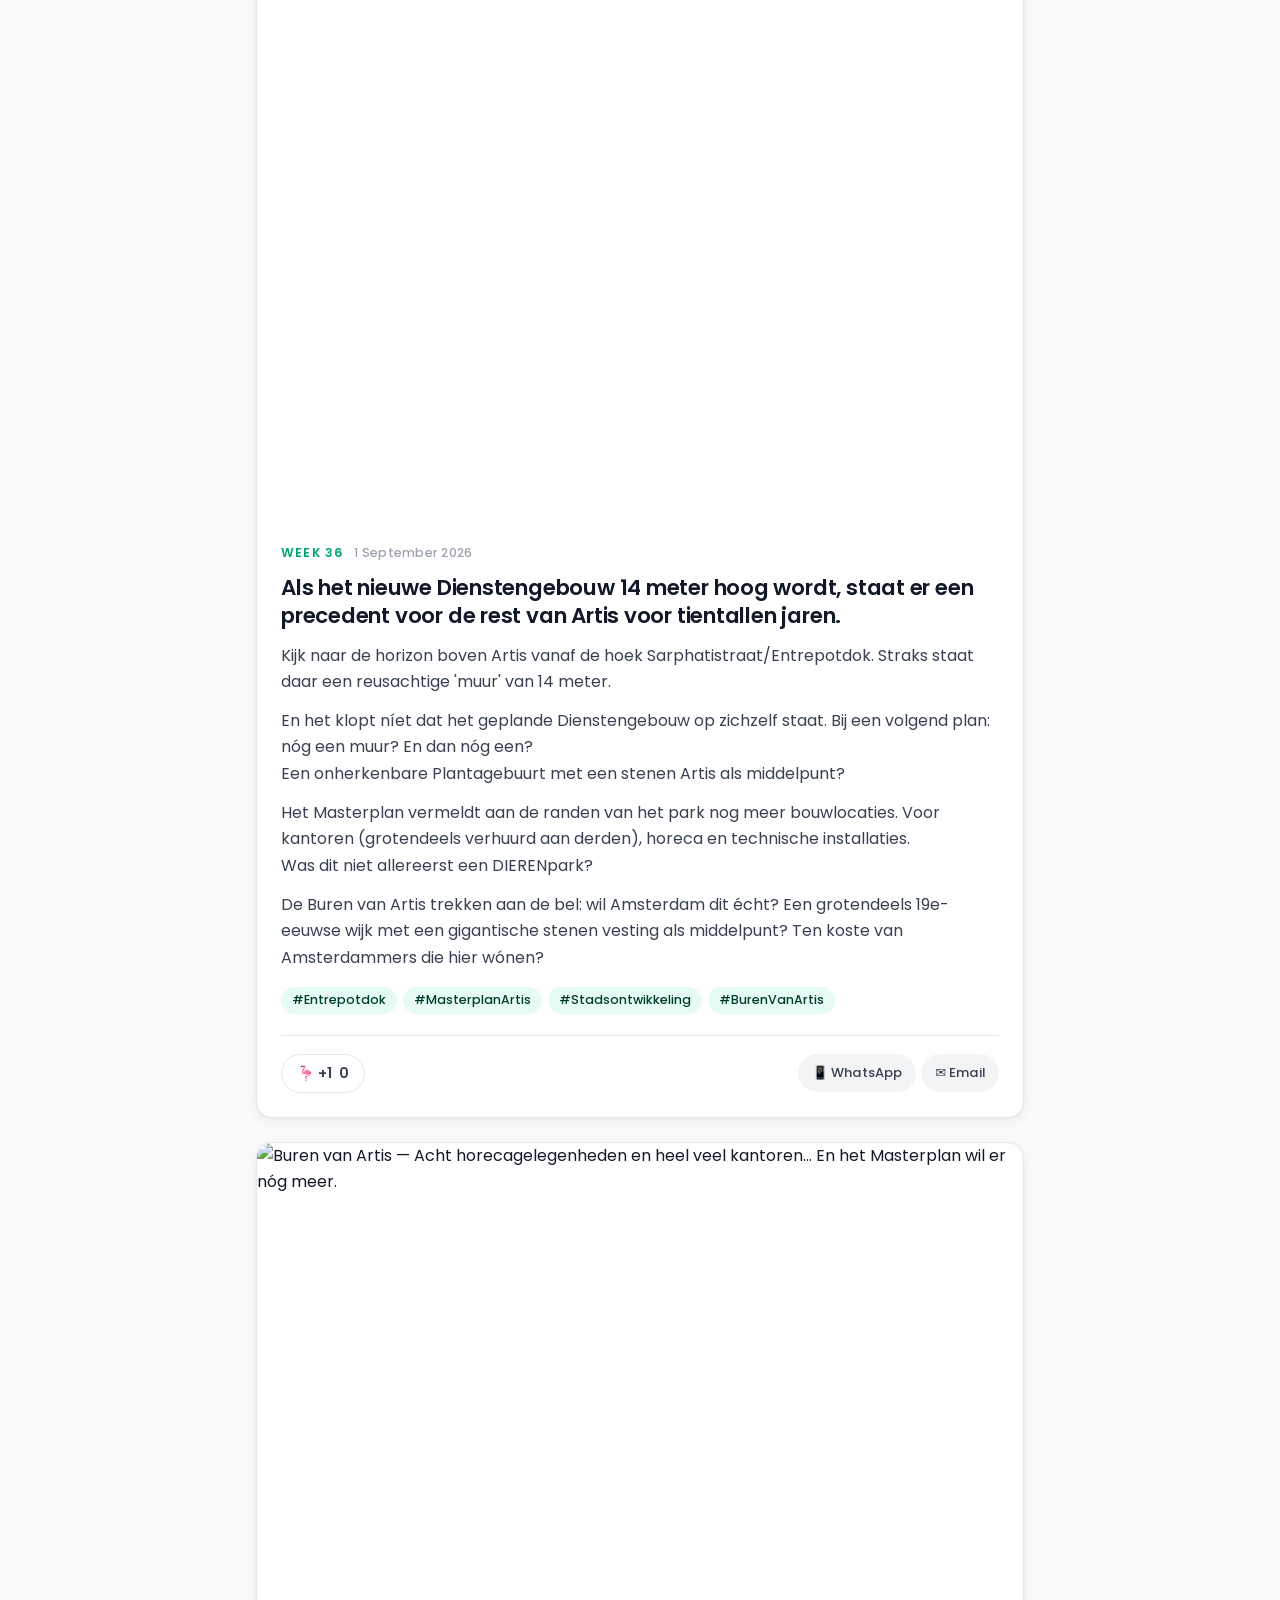
==== commit d2ca9bab: "Add contact form (contact.html / en/contact.html) - New "Contact" nav link between "Onze doelen"/"Ou" ====
--- a/index.html
+++ b/index.html
@@ -106,6 +106,7 @@
   <nav class="nav">
     <a href="/" class="actief">Berichten</a>
     <a href="/doelen.html">Onze doelen</a>
+    <a href="/contact.html">Contact</a>
     <a href="/en/" class="taal" lang="en" hreflang="en" onclick="try{localStorage.setItem('taal','en')}catch(e){}">EN</a>
   </nav>
 </header>
--- a/stijl.css
+++ b/stijl.css
@@ -271,8 +271,8 @@
   display:flex; flex-direction:column;
 }
 .groei-lijst li{
-  display:flex; align-items:flex-start; gap:.65rem;
-  padding:.7rem 0; border-bottom:1px solid var(--grijs-licht);
+  display:flex; align-items:flex-start; gap:.6rem;
+  padding:.5rem 0; border-bottom:1px solid var(--grijs-licht);
 }
 .groei-lijst li:last-child{border-bottom:0}
 .groei-icon{
@@ -333,16 +333,17 @@
   display:flex; flex-wrap:wrap; gap:.6rem; align-items:center;
 }
 
-/* ---------- manifest formulier ---------- */
-.manifest-sectie{
+/* ---------- manifest formulier (en het contactformulier, zelfde stijl) ---------- */
+.manifest-sectie, .contact-sectie{
   background:var(--groen-diep); color:#F4F7F2;
   border-radius:var(--radius); padding:2rem 1.6rem;
   margin:2rem 0;
 }
-.manifest-sectie h2{
+.manifest-sectie h2, .contact-sectie h2{
   font-weight:700; font-size:1.5rem; margin:0 0 .4rem;
   color:var(--groen); letter-spacing:-.01em;
 }
+.contact-sectie p{color:#CFE8DA; margin:0 0 1.2rem}
 .manifest-eisen{
   list-style:none; padding:0; margin:.8rem 0 1.4rem;
   display:flex; flex-direction:column; gap:.45rem;
@@ -365,58 +366,65 @@
   color:var(--groen); font-size:1.1rem; margin-bottom:1rem;
 }
 
-.manifest-grid{
+.manifest-grid, .contact-grid{
   display:grid;
   grid-template-columns:1fr 1fr;
   gap:.6rem .8rem;
 }
-.manifest-grid .breed{grid-column:1 / -1}
-.manifest-grid label{
+.manifest-grid .breed, .contact-grid .breed{grid-column:1 / -1}
+.manifest-grid label, .contact-grid label{
   display:flex; flex-direction:column; gap:.25rem;
   font-size:.85rem; font-weight:500; color:#CFE8DA;
 }
-.manifest-grid input{
+.manifest-grid input, .contact-grid input, .contact-grid select, .contact-grid textarea{
   padding:.7rem .9rem; border-radius:10px; border:1.5px solid rgba(255,255,255,.15);
   background:rgba(255,255,255,.08); color:#fff;
   font-family:'Poppins',sans-serif; font-size:.95rem;
   transition:border-color .15s;
 }
-.manifest-grid input:focus{
+.manifest-grid input:focus, .contact-grid input:focus, .contact-grid select:focus, .contact-grid textarea:focus{
   outline:none; border-color:var(--groen);
   background:rgba(255,255,255,.12);
 }
-.manifest-grid input::placeholder{color:rgba(255,255,255,.35)}
-
-.manifest-submit{
+.manifest-grid input::placeholder, .contact-grid input::placeholder, .contact-grid textarea::placeholder{
+  color:rgba(255,255,255,.35);
+}
+.contact-grid textarea{resize:vertical; min-height:7rem; font-family:'Poppins',sans-serif}
+.contact-grid select{appearance:auto; cursor:pointer}
+.contact-grid select:invalid{color:rgba(255,255,255,.35)}
+.contact-grid select option{color:var(--tekst)}
+.contact-hp{position:absolute; left:-9999px; top:auto}
+
+.manifest-submit, .contact-submit{
   grid-column:1 / -1; margin-top:.5rem;
   font-family:'Poppins',sans-serif; font-weight:600; font-size:1.05rem;
   padding:.8rem 1.4rem; border-radius:999px; border:0; cursor:pointer;
   background:var(--groen); color:var(--groen-diep);
   transition:background .15s;
 }
-.manifest-submit:hover{background:#fff}
-.manifest-submit:disabled{opacity:.5; cursor:wait}
-
-.manifest-fout{
+.manifest-submit:hover, .contact-submit:hover{background:#fff}
+.manifest-submit:disabled, .contact-submit:disabled{opacity:.5; cursor:wait}
+
+.manifest-fout, .contact-fout{
   display:none; grid-column:1 / -1;
   background:#FEE2E2; color:#991B1B;
   padding:.65rem 1rem; border-radius:10px;
   font-size:.9rem; font-weight:500;
 }
-.manifest-ok{
+.manifest-ok, .contact-ok{
   display:none; text-align:center; padding:2rem 1.5rem;
   background:#F4F7F2; color:var(--groen-diep);
   border-radius:16px; border:2px solid var(--groen);
   box-shadow:0 8px 28px rgba(0,0,0,.22);
   animation:manifest-ok-pop .35s ease-out;
 }
-.manifest-ok:focus{outline:none}
+.manifest-ok:focus, .contact-ok:focus{outline:none}
 .manifest-ok-icon{font-size:2.75rem; line-height:1; margin-bottom:.6rem}
-.manifest-ok h3{
+.manifest-ok h3, .contact-ok h3{
   font-weight:700; font-size:1.5rem; color:var(--groen-diep);
   margin:0 0 .5rem;
 }
-.manifest-ok p{color:#375247; margin:.3rem 0}
+.manifest-ok p, .contact-ok p{color:#375247; margin:.3rem 0}
 
 @keyframes manifest-ok-pop{
   from{opacity:0; transform:scale(.94) translateY(8px)}
@@ -424,6 +432,6 @@
 }
 
 @media (max-width:520px){
-  .manifest-grid{grid-template-columns:1fr}
-  .manifest-sectie{padding:1.6rem 1.25rem}
-}
+  .manifest-grid, .contact-grid{grid-template-columns:1fr}
+  .manifest-sectie, .contact-sectie{padding:1.6rem 1.25rem}
+}
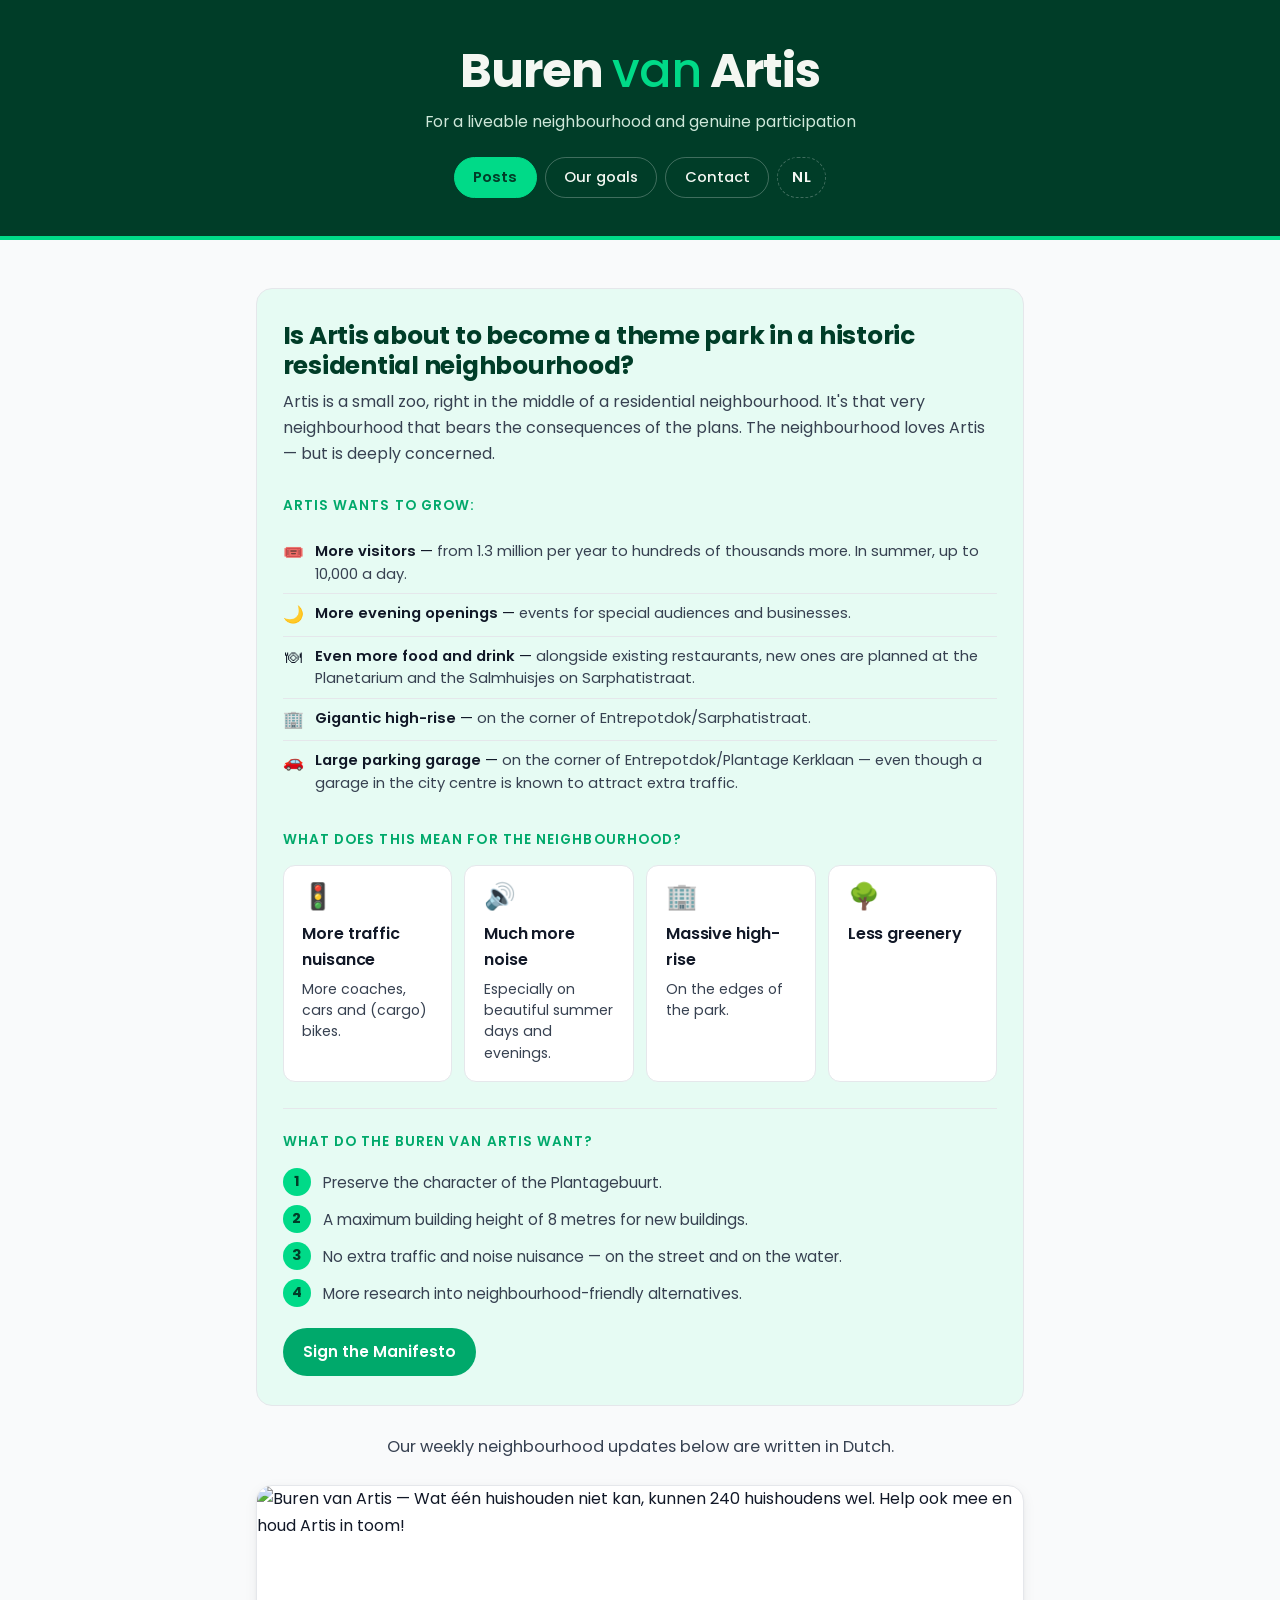
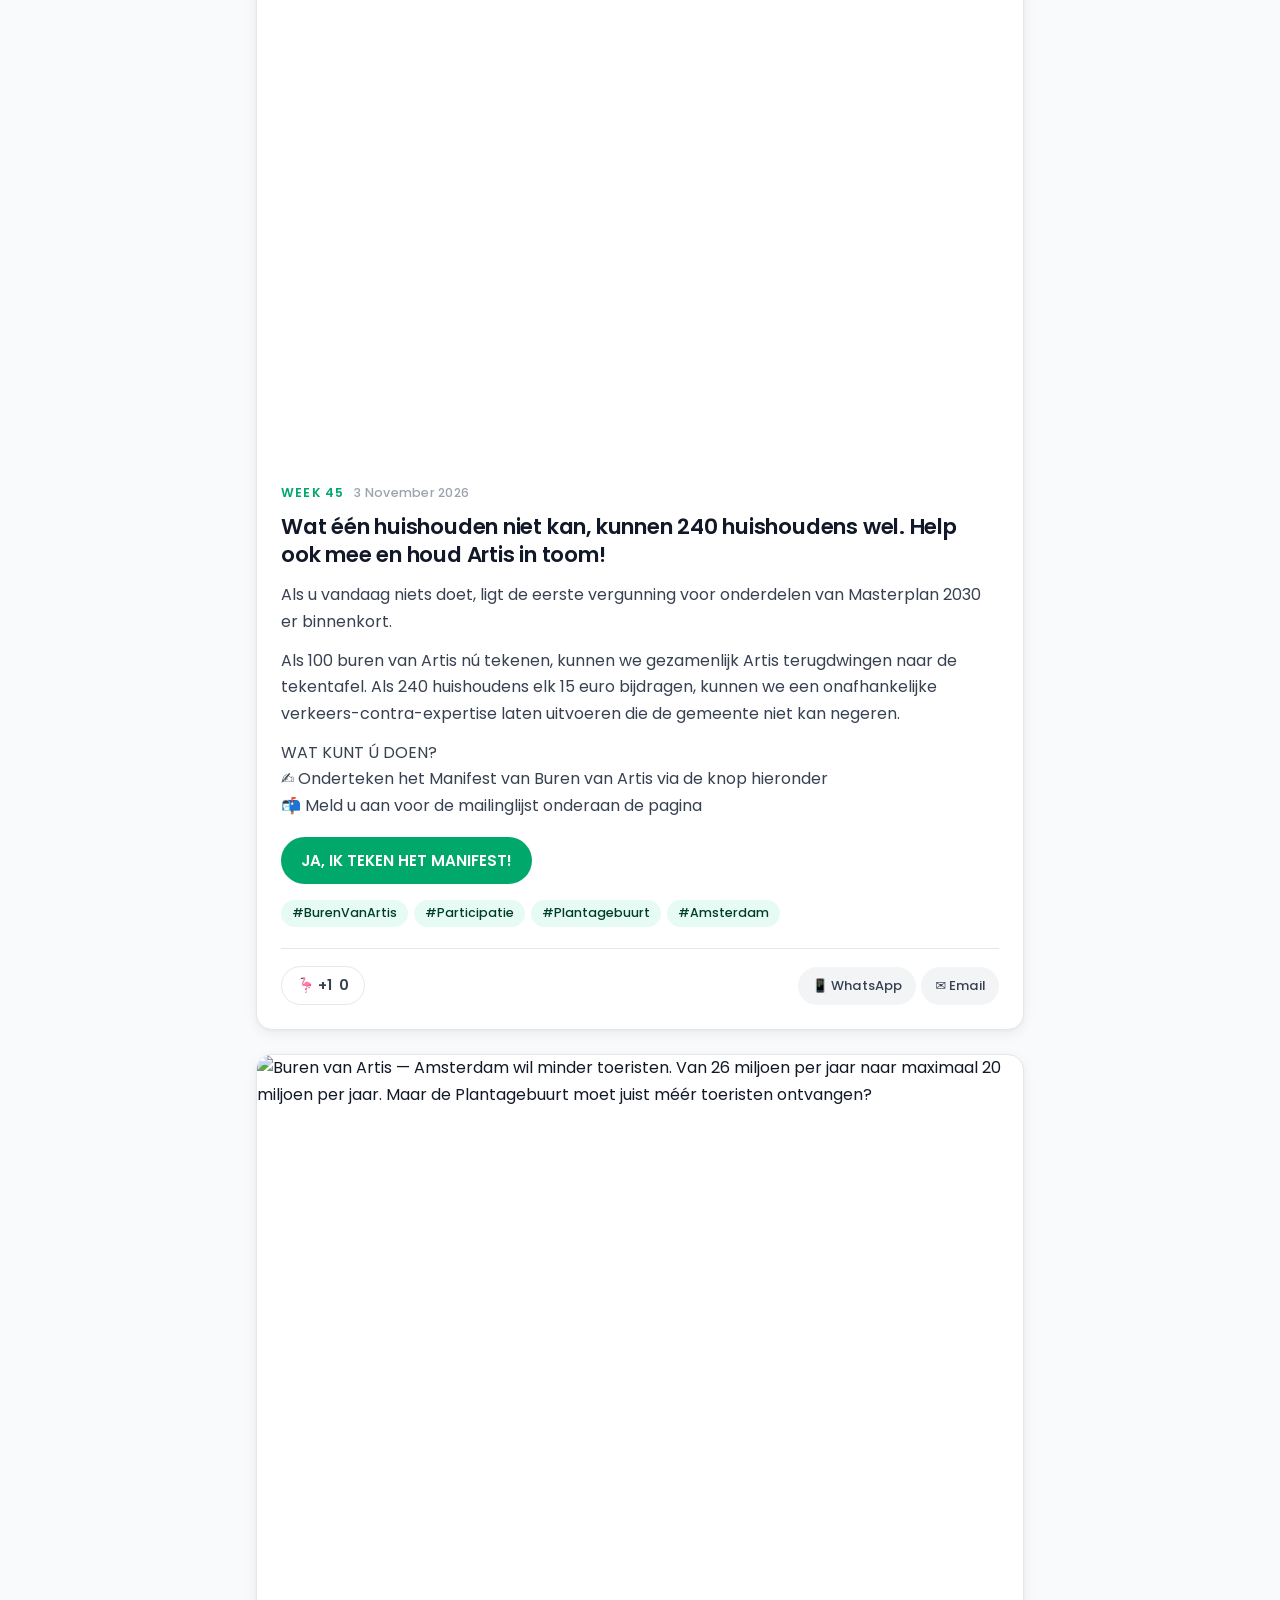
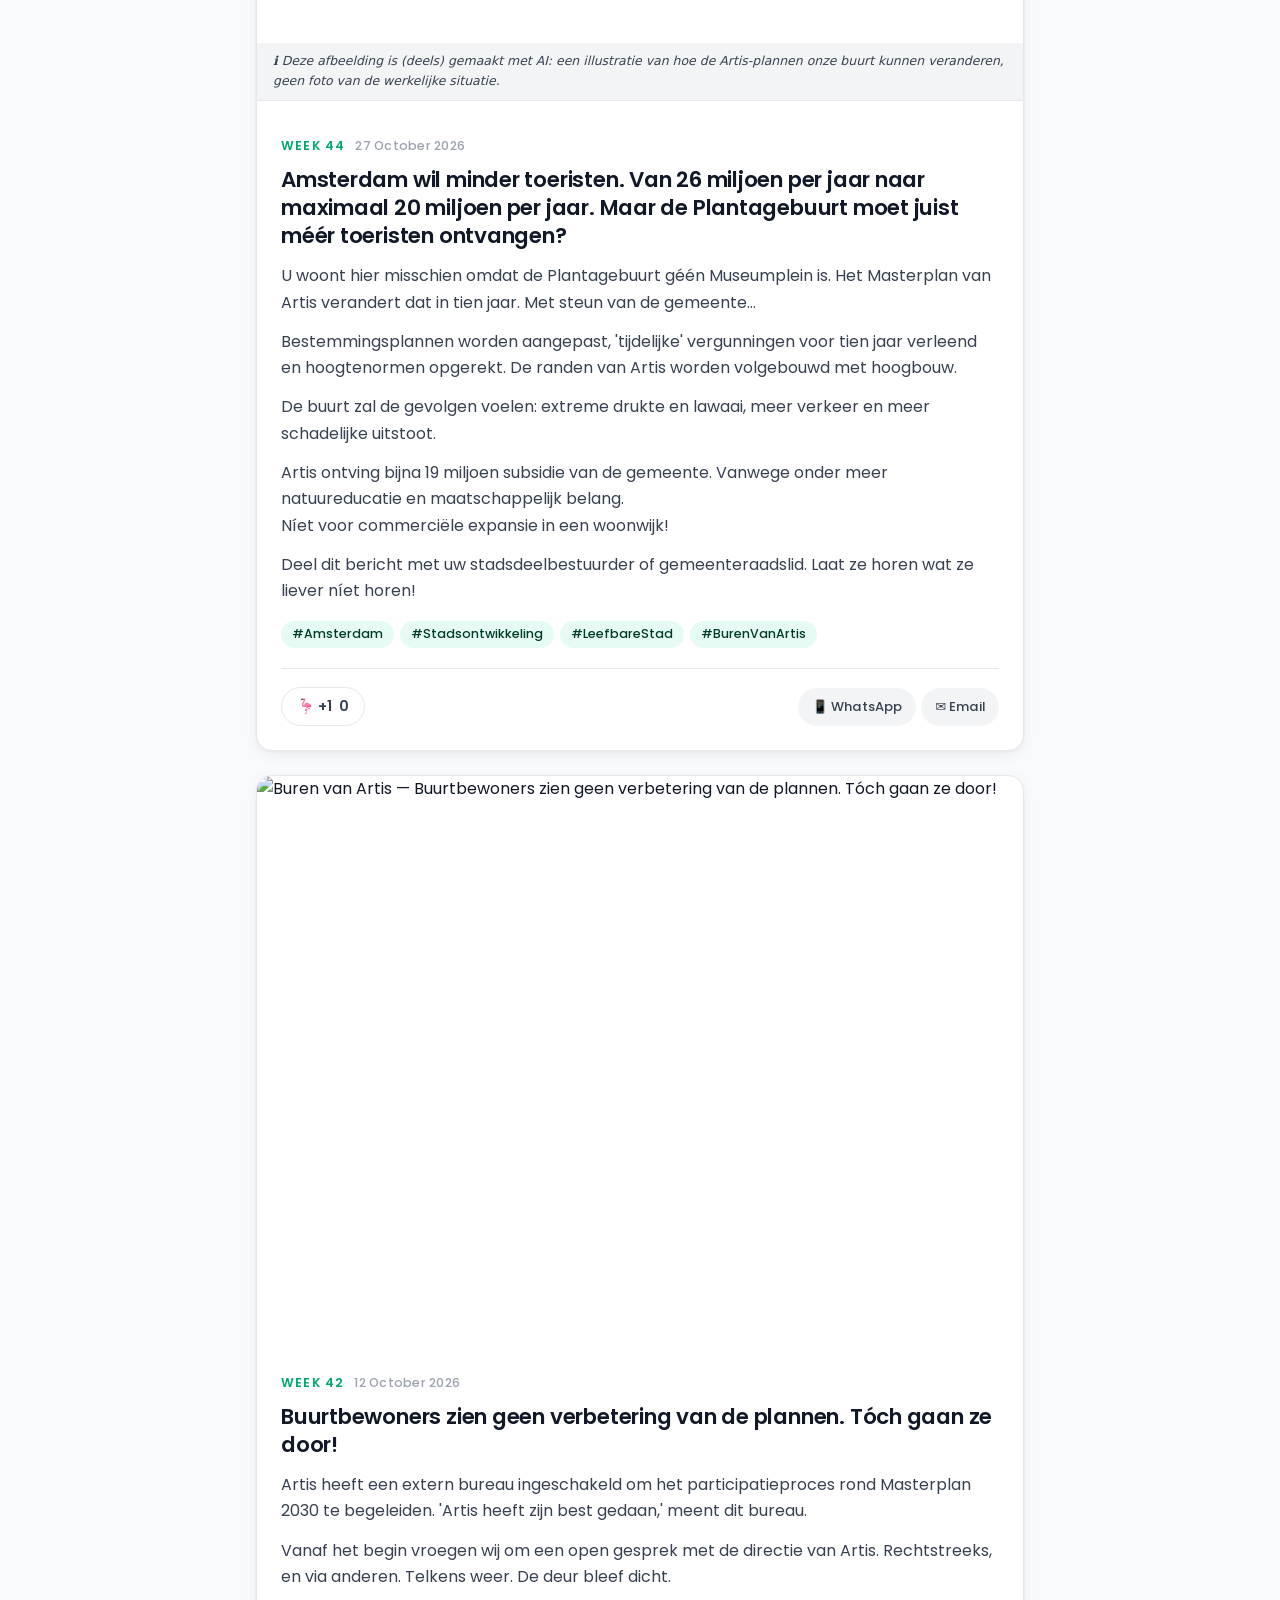
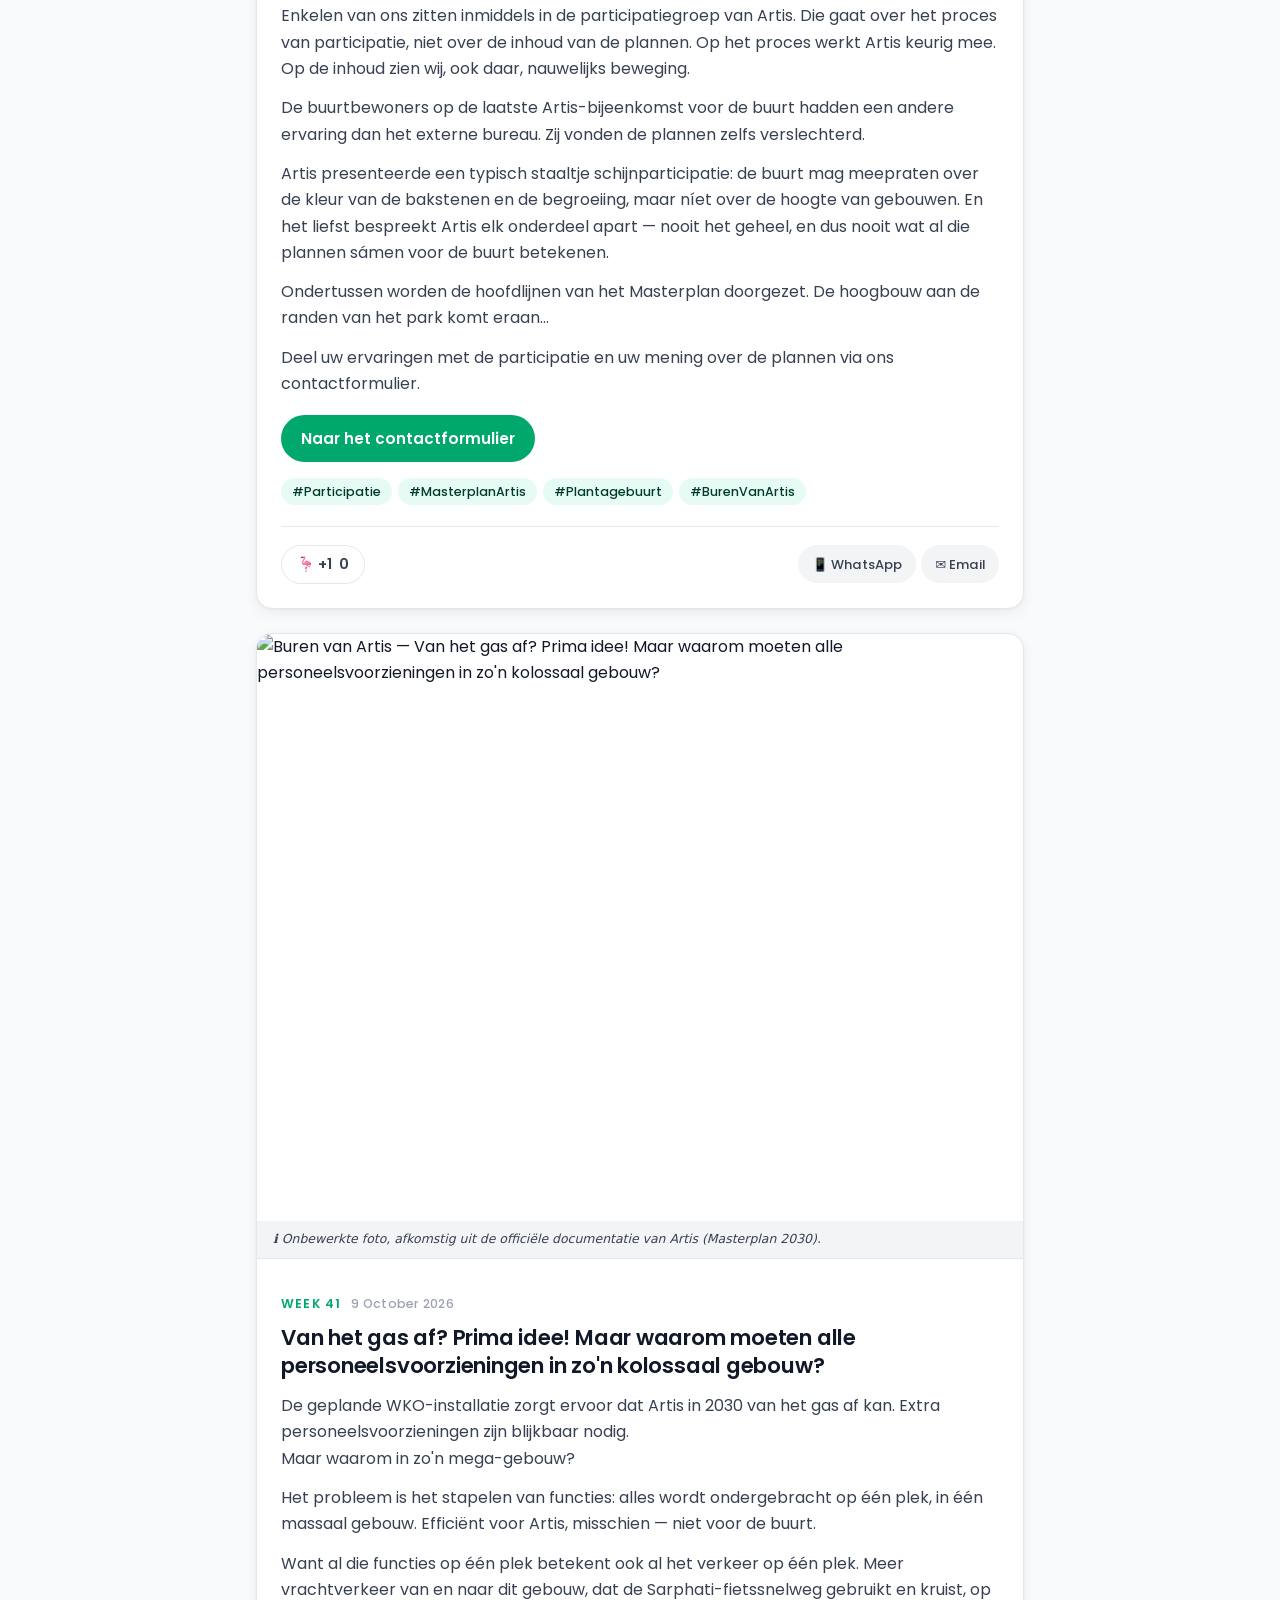
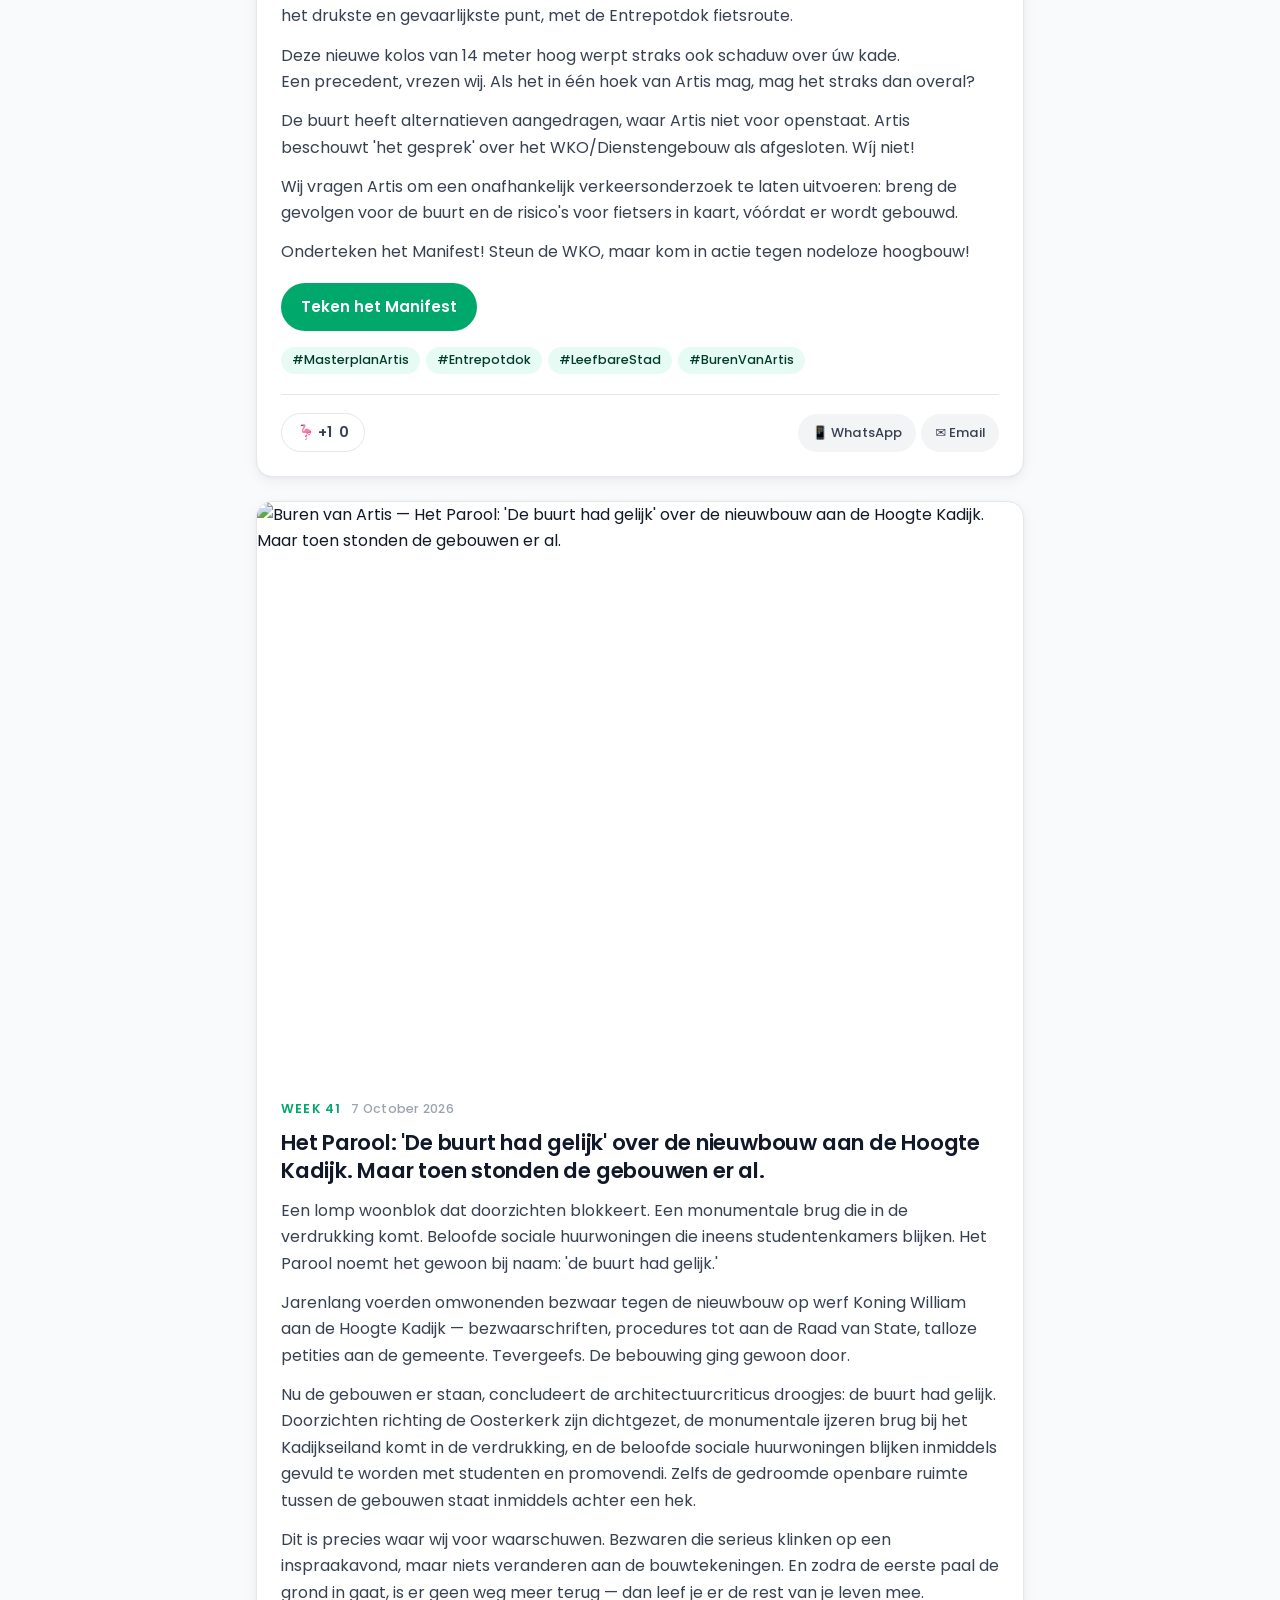
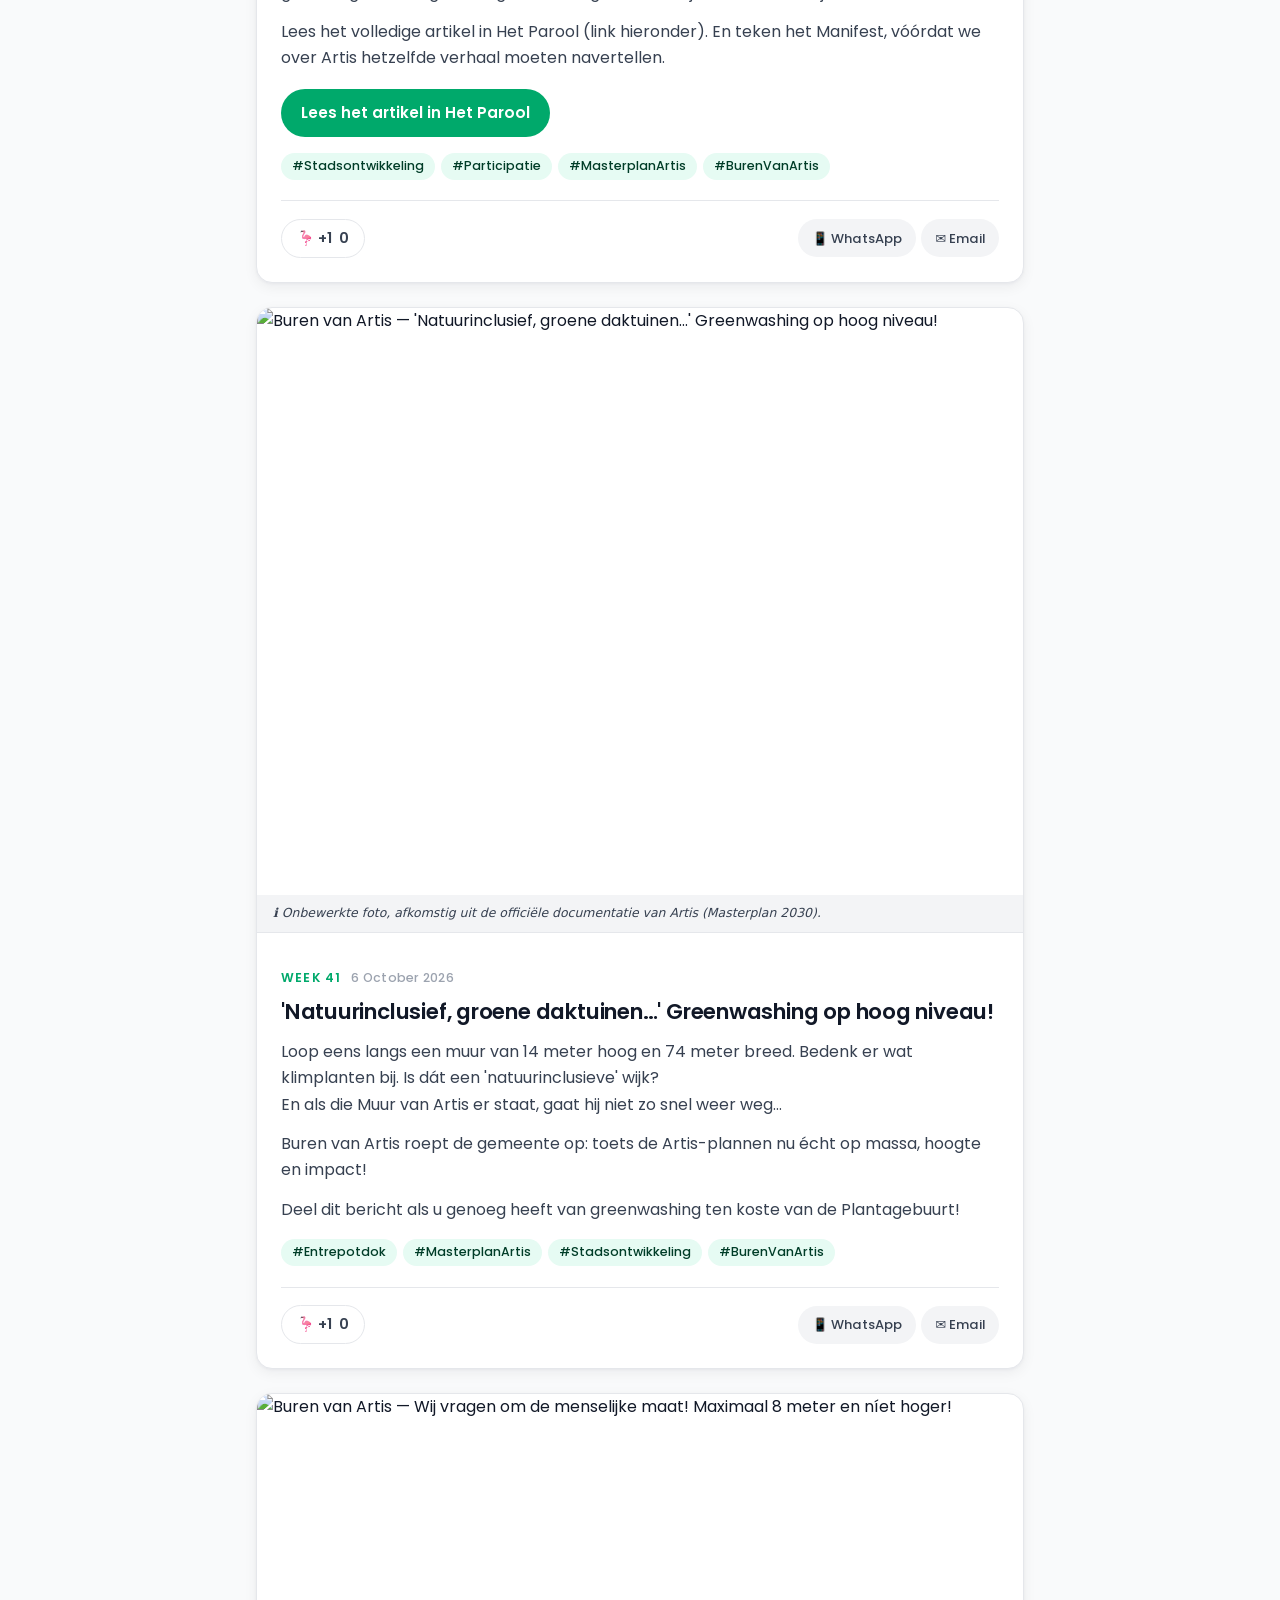
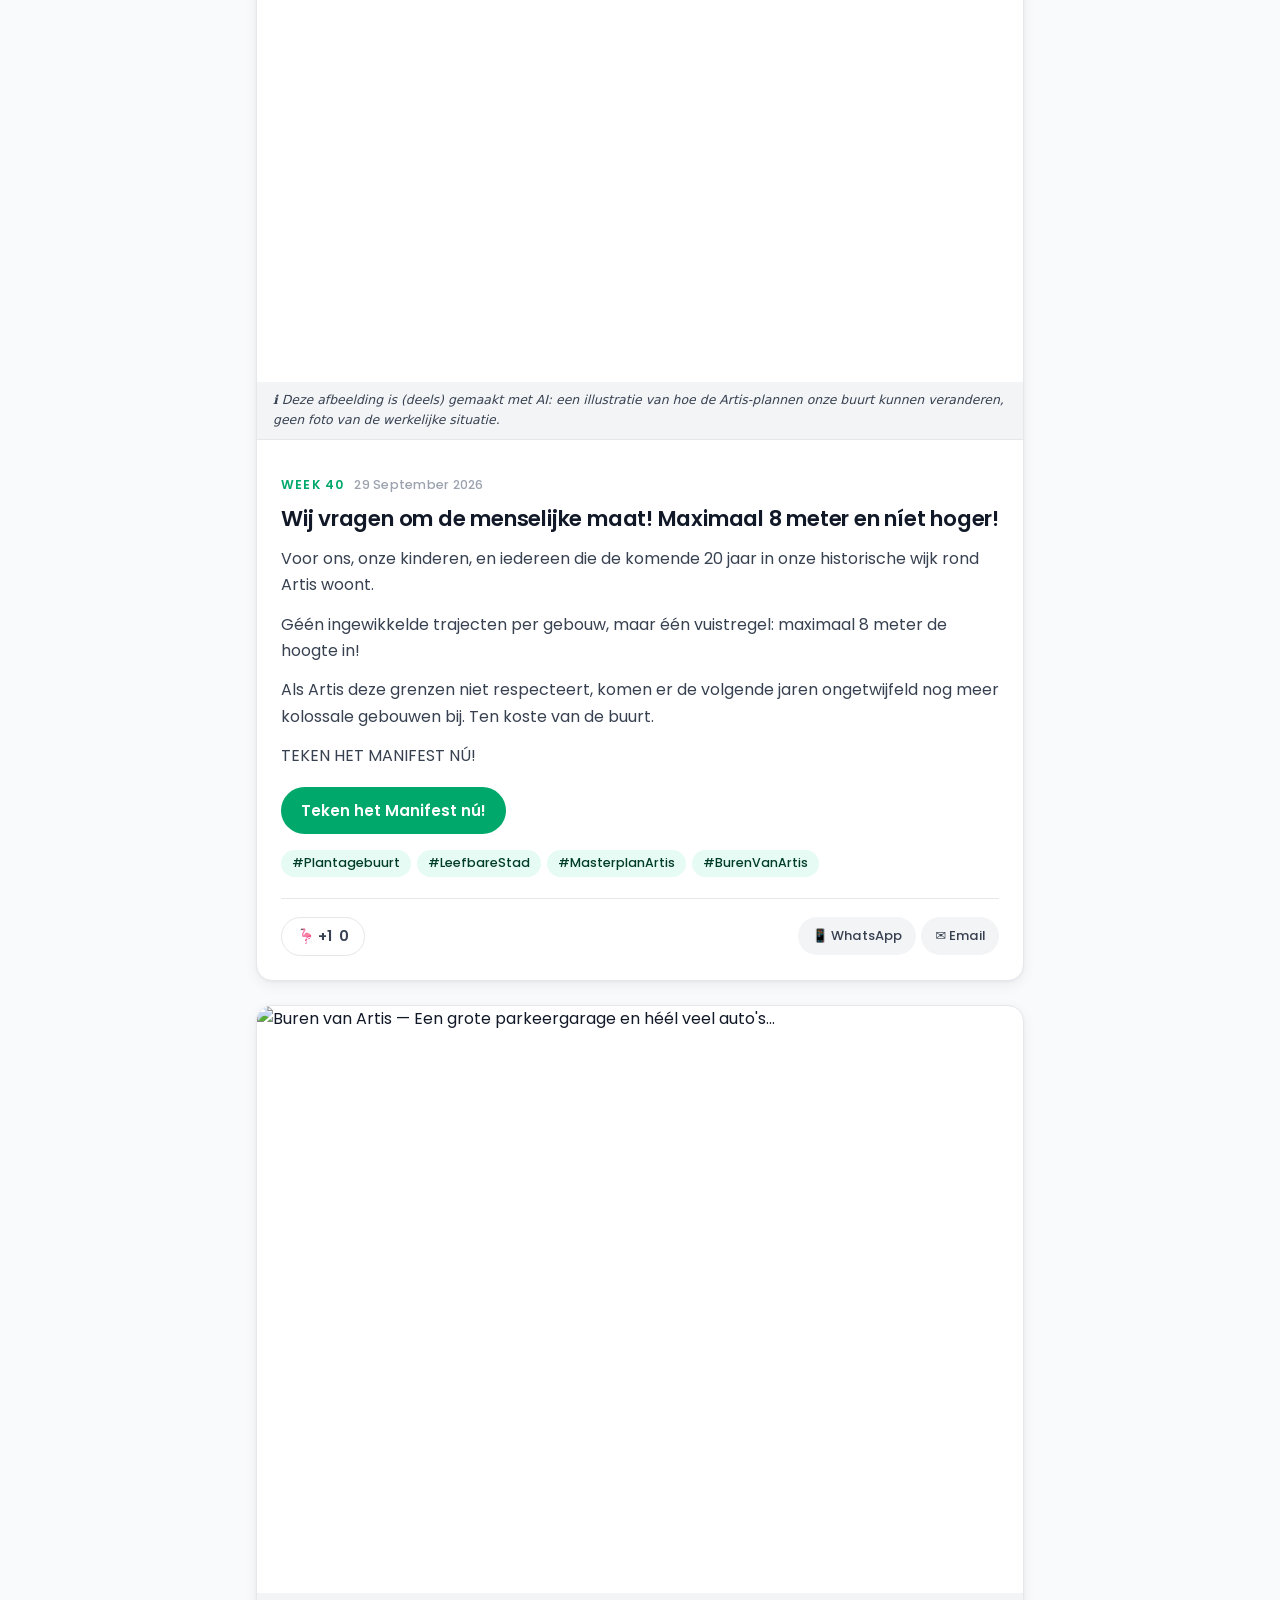
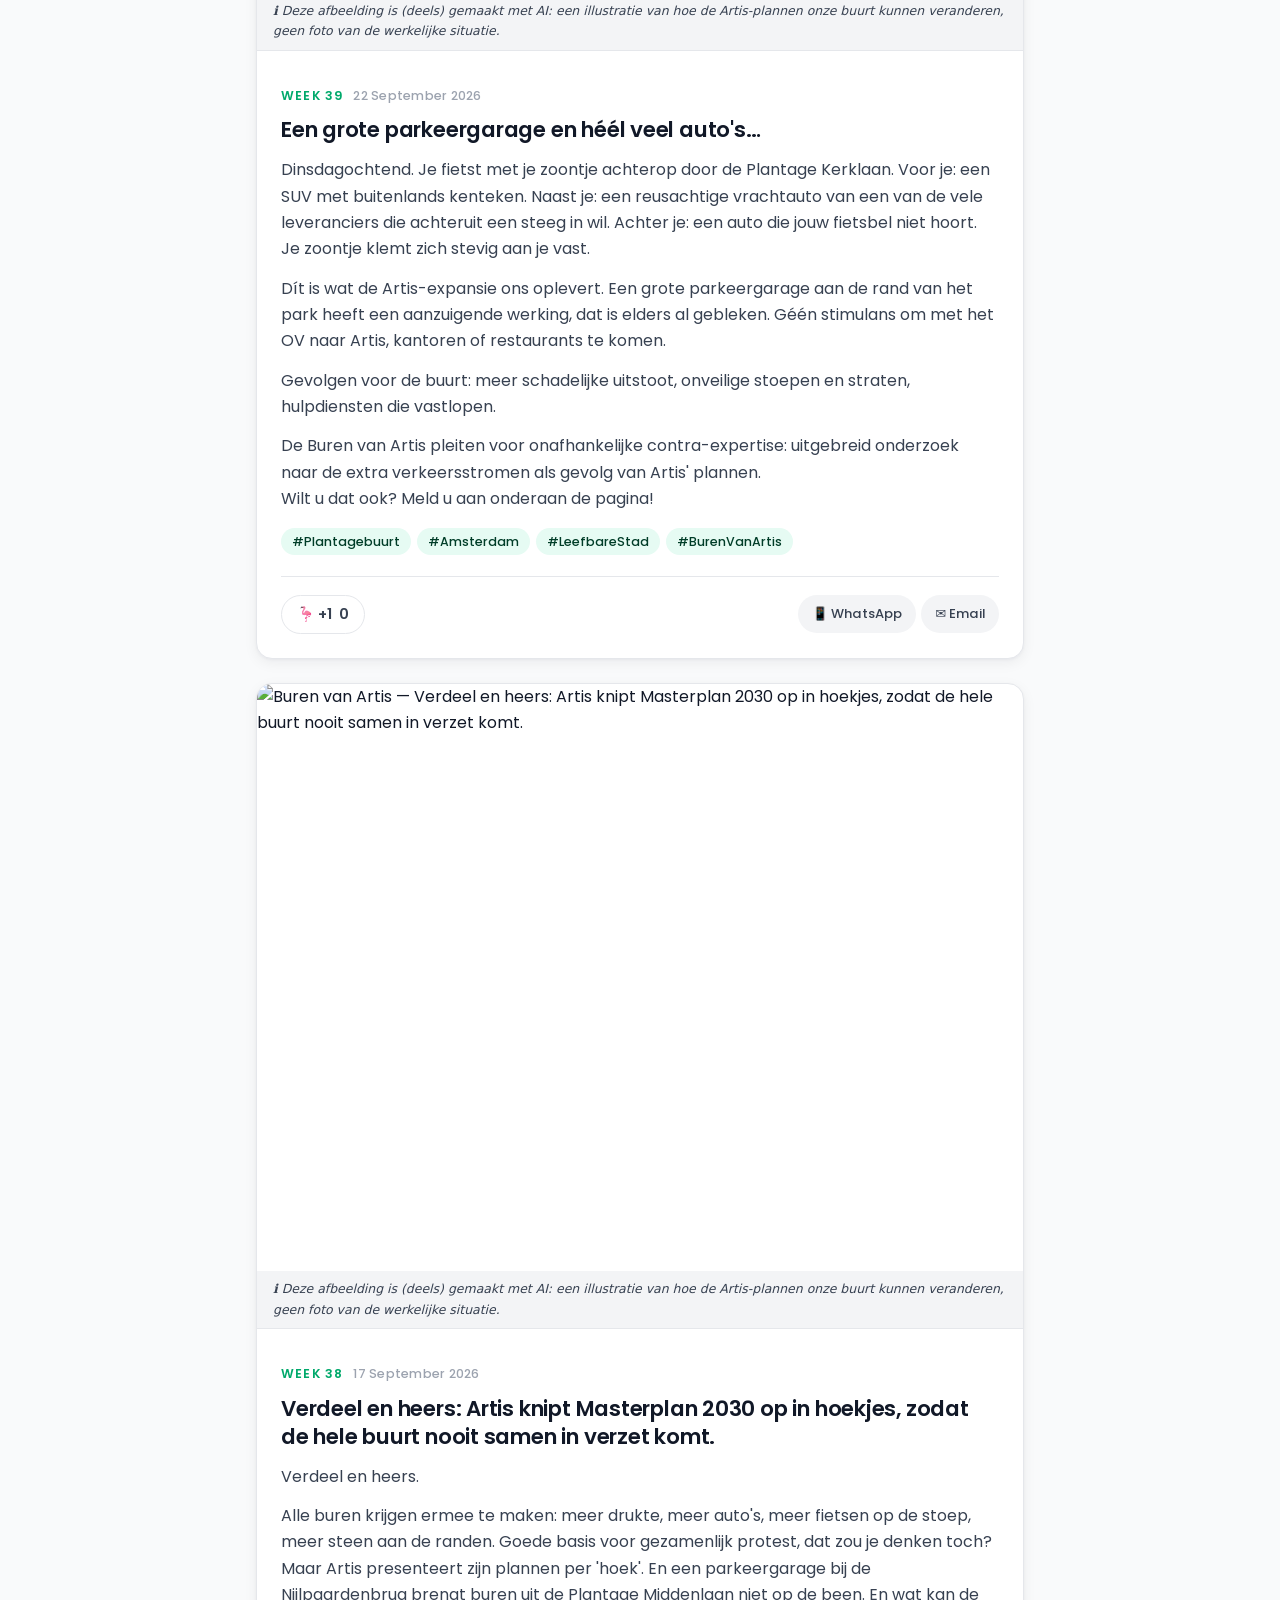
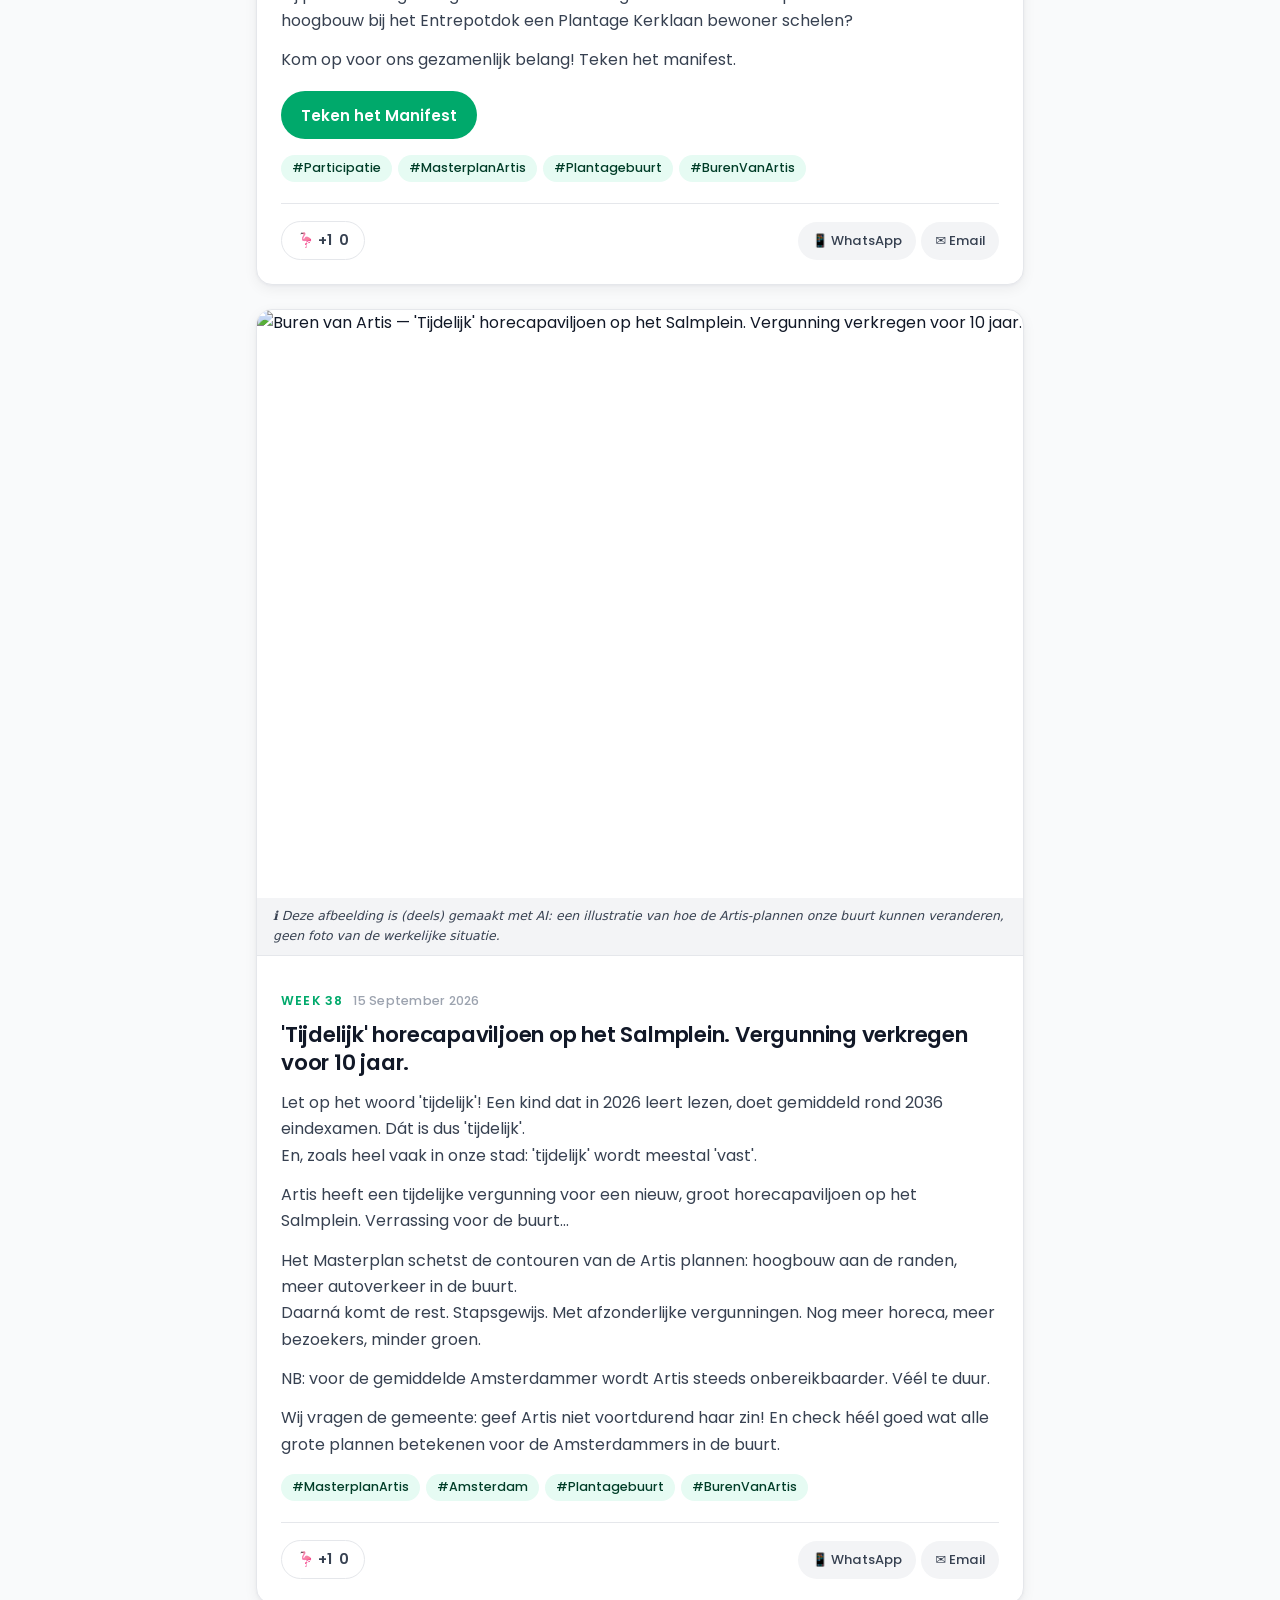
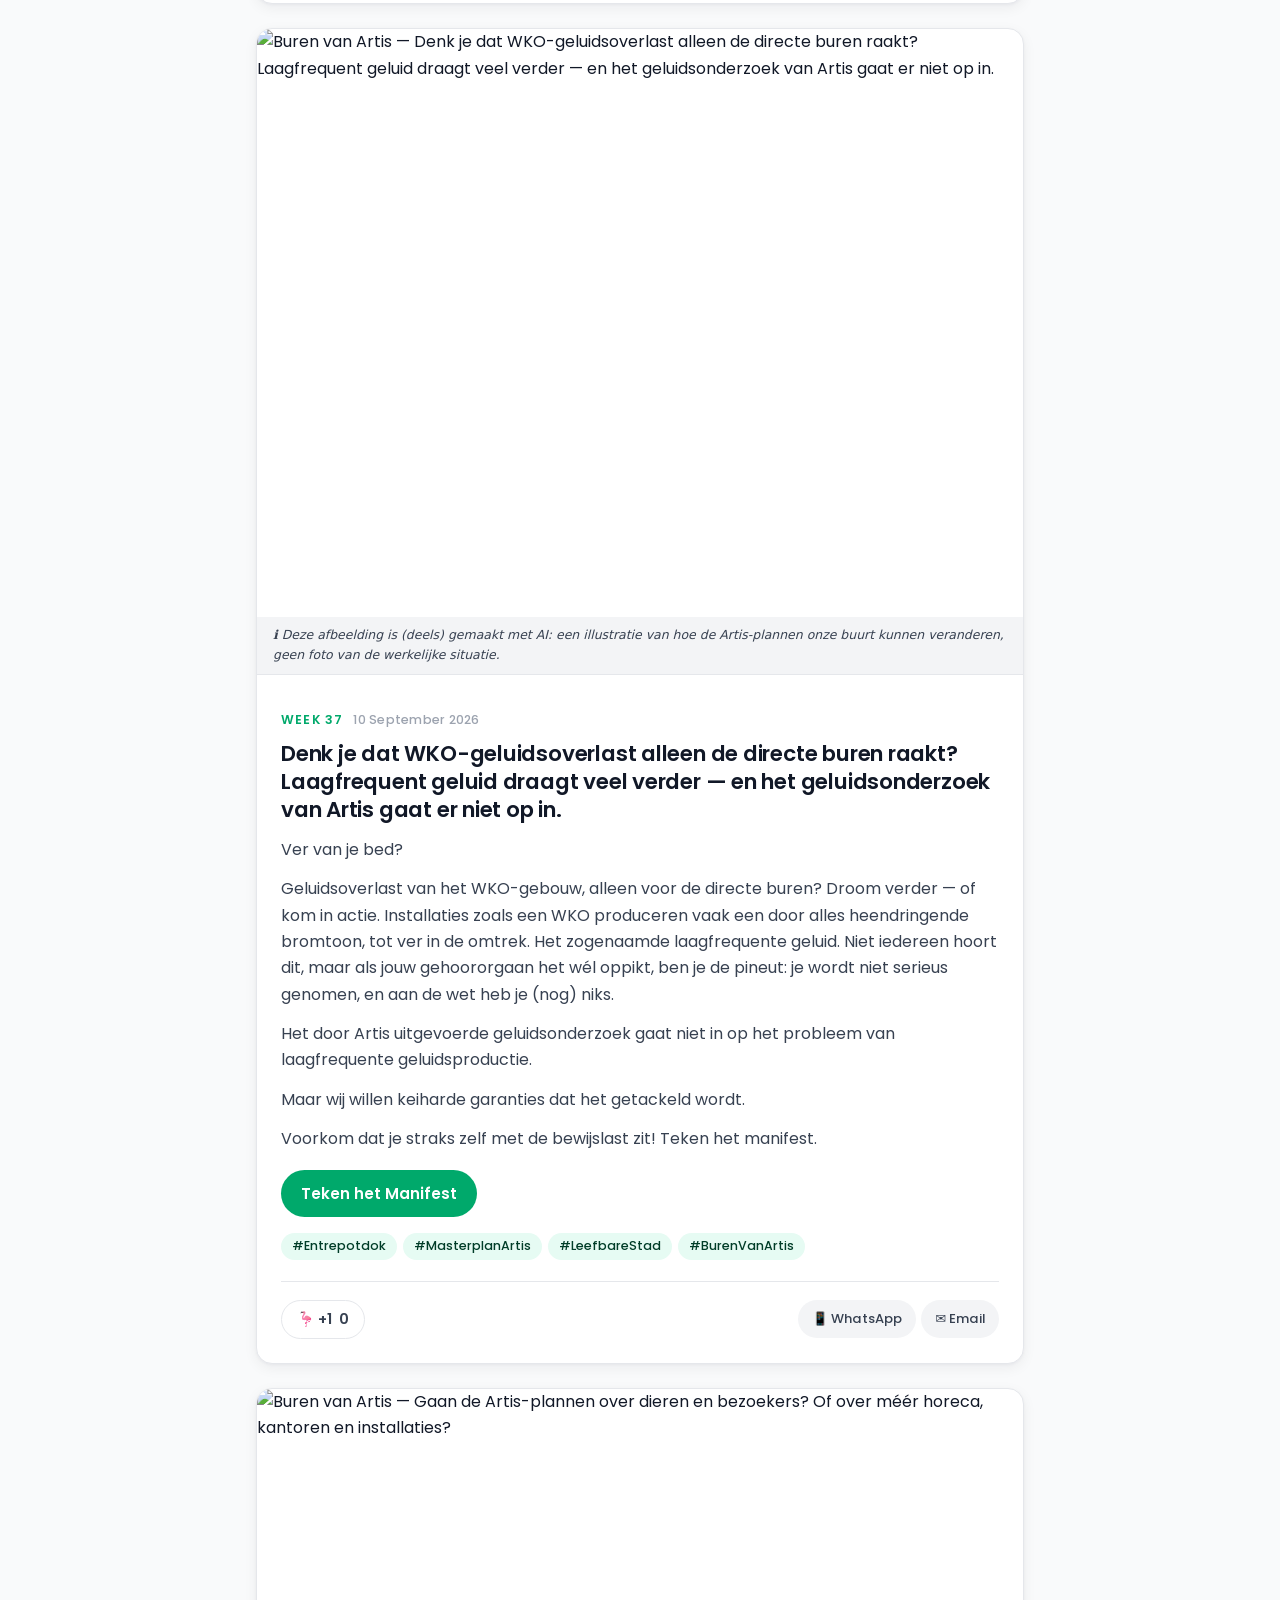
==== commit 0e7a6094: "Add reactie-sectie: volledige reactie op brief Artis (6 okt) op homepage Nieuwe sectie tussen hero-b" ====
--- a/index.html
+++ b/index.html
@@ -173,9 +173,130 @@
       </ol>
       <div class="hero-acties">
         <a class="knop" id="hero-manifest" href="#" target="_blank" rel="noopener">Teken het Manifest</a>
+        <span id="hero-teller" class="hero-teller"></span>
         <a class="helpmee" id="hero-tikkie" href="#" target="_blank" rel="noopener">💚 Help mee!</a>
       </div>
     </div>
+  </section>
+
+  <section class="reactie-sectie" id="reactie-brief-artis">
+    <p class="eisen-kop">Reactie · 9 oktober 2026</p>
+    <h2>Artis reageerde op de buurt. Dit vragen wij terug.</h2>
+    <p>Goed dat Artis reageert op de zorgen uit de buurt en uitnodigt tot gesprek. Die uitnodiging nemen we serieus. Tegelijk blijven er voor ons belangrijke vragen open: op een aantal punten lezen wij de stukken anders dan de brief ze voorstelt.</p>
+    <p>Deze vragen en zorgen leven bij veel omwonenden. Wij willen weten wat er precies gepland is en dat het zwart op wit komt te staan.</p>
+    <a class="brief-link" href="images/20261006%20brief%20artis.jpeg" target="_blank" rel="noopener">📄 Lees de brief van Artis (6 oktober 2026)</a>
+
+    <p class="eisen-kop reactie-subkop">Onze 5 concrete vragen aan Artis</p>
+    <ol class="eisen">
+      <li><span>1</span><p><strong>Bezoekers</strong> — welk jaarbezoek en welk maximum per dag neemt Artis de komende tien jaar als uitgangspunt?</p></li>
+      <li><span>2</span><p><strong>Parkeren</strong> — hoeveel parkeerplaatsen, welk oppervlak en welke maximale hoogte zijn het uitgangspunt voor een eventuele parkeergarage?</p></li>
+      <li><span>3</span><p><strong>Onafhankelijke toetsing</strong> — welke onderdelen zijn onafhankelijk getoetst, door wie, en welke onderzoeken naar verkeer, WKO-geluid en geur bestaan er?</p></li>
+      <li><span>4</span><p><strong>Groen</strong> — hoe verhoudt de omvang van de nieuwe bebouwing zich tot het nieuwe groen dat Artis beschrijft?</p></li>
+      <li><span>5</span><p><strong>Stap voor stap</strong> — deel het totaalbeeld met de buurt en plan een apart vervolgoverleg.</p></li>
+    </ol>
+
+    <details class="reactie-detail">
+      <summary class="reactie-toggle"><span class="toon-dicht">Lees het volledige antwoord, punt voor punt ▾</span><span class="toon-open">Toon minder ▴</span></summary>
+
+      <div class="punten">
+
+        <article class="punt">
+          <div class="punt-kop"><span class="punt-nummer">1</span><h3>Bezoekers</h3></div>
+          <span class="label label-artis">Artis zegt</span>
+          <blockquote><p>"Een betere spreiding van bezoekers; drukke dagen rustiger."</p></blockquote>
+          <span class="label label-lezen">Wat wij lezen</span>
+          <p>Een betere spreiding vinden wij ook wenselijk. Tegelijk noemt Artis zelf een maximum en groei: <span class="bron">"8000 bezoekers per dag is een maximum"</span>, groei <span class="bron">"van 1,5 miljoen bezoekers naar 2 miljoen bezoekers."</span> De gemeente schrijft op 27 mei 2025: <span class="bron">"Artis geeft zelf aan dat een bezoekersaantal van 8.000 bezoekers op piekdagen het gewenste maximum is."</span> De ambities van het Masterplan zijn daarin <span class="bron">"vooralsnog ongewijzigd."</span> Spreiding van een gelijkblijvend aantal bezoekers is iets anders dan groei naar 2 miljoen.</p>
+          <span class="label label-vragen">Wij vragen</span>
+          <div class="vraag-blok">Welk jaarbezoek en welk maximum per dag neemt Artis de komende tien jaar als uitgangspunt?</div>
+        </article>
+
+        <article class="punt">
+          <div class="punt-kop"><span class="punt-nummer">2</span><h3>Parkeren</h3></div>
+          <span class="label label-artis">Artis zegt</span>
+          <blockquote><p>"De parkeercapaciteit wordt niet vergroot."</p></blockquote>
+          <span class="label label-lezen">Wat wij lezen</span>
+          <p>Voor het Masterplan staat er iets anders in de stukken.</p>
+          <p>Communicatieplan, november 2025, werkgroep A: <span class="bron">"Parkeerterrein met parkeergarage, olifantenverblijf en reptielenverblijf."</span><br>
+          Stadsdeelcommissie, 25 november 2025: <span class="bron">"In de tweede fase zal ook het parkeerterrein worden heringericht en moeten er een nieuw verblijf voor de olifanten, een parkeergarage en een klimbos komen."</span><br>
+          Stedenbouwkundige analyse, 20 februari 2026, over een scenario met minder ruimte voor touringcars: <span class="bron">"het parkeerterrein hier uitgebreid kan worden."</span></p>
+          <p>Een rekenvoorbeeld. Stel dat het aantal parkeerplaatsen gelijk blijft, maar de ruimte voor parkeren krimpt. Dan moet de garage de hoogte in. Bij ongeveer 3 meter per verdieping geldt:</p>
+          <ul class="lijst">
+            <li>de helft van het huidige parkeerterrein: 2 verdiepingen, ruim 6 meter;</li>
+            <li>een derde van het huidige parkeerterrein: 3 verdiepingen, ongeveer 9 meter.</li>
+          </ul>
+          <p>Dat is nog zonder hellingbanen, technische ruimtes en dak. Ter vergelijking: het Dienstengebouw voor de WKO wordt volgens de ontwerptoelichting 14 meter hoog. Dat laat zien dat hoogtes in deze orde van grootte bij Artis al aan de orde zijn. Een parkeergarage kan dus ook zomaar hoog worden, afhankelijk van hoeveel ruimte er voor overblijft.</p>
+          <span class="label label-vragen">Wij vragen</span>
+          <div class="vraag-blok">Waar slaat "niet vergroot" op: op vandaag, of op het hele Masterplan tot 2030 en daarna? En hoeveel parkeerplaatsen, welk oppervlak en welke maximale hoogte zijn voor een eventuele parkeergarage het uitgangspunt? Wij vragen Artis dit vast te leggen.</div>
+        </article>
+
+        <article class="punt">
+          <div class="punt-kop"><span class="punt-nummer">3</span><h3>Onafhankelijke toetsing</h3></div>
+          <span class="label label-artis">Artis zegt</span>
+          <blockquote><p>"De plannen zijn onafhankelijk getoetst."</p></blockquote>
+          <span class="label label-lezen">Wat wij lezen</span>
+          <p>De Commissie Omgevingskwaliteit adviseerde op 15 januari 2025 negatief: <span class="bron">"het stapelen van functies op deze locatie ligt niet voor de hand."</span> Daarnaast hebben wij in de stukken niet gezien:</p>
+          <ul class="lijst">
+            <li>een verkeersonderzoek naar de gevolgen rondom de ingang van Artis;</li>
+            <li>een verkeersonderzoek naar de gevolgen rondom de Sarphatistraat en het Dienstengebouw, zoals vrachtverkeer, laden en lossen en bouwverkeer, en meer vrachtverkeer dat gebruikmaakt van de Sarphati-fietssnelweg en deze kruist op het drukste en gevaarlijkste punt, ter hoogte van het Entrepotdok;</li>
+            <li>een afzonderlijk onderzoek naar installatiegeluid van de WKO;</li>
+            <li>een onderzoek naar geuroverlast van de nieuwe grote keuken.</li>
+          </ul>
+          <p>In januari 2026 stond in een gemeentelijk verslag dat Artis nog geen verkeersonderzoek had gedeeld.</p>
+          <span class="label label-vragen">Wij vragen</span>
+          <div class="vraag-blok">Welke onderdelen van de plannen zijn onafhankelijk getoetst, door wie en op welke aspecten? En welke onderzoeken bestaan er naar verkeer en logistiek (bij de ingang en rond de Sarphatistraat en het Dienstengebouw), WKO-geluid en geuroverlast? Zijn die er, dan ontvangen wij ze graag.</div>
+        </article>
+
+        <article class="punt">
+          <div class="punt-kop"><span class="punt-nummer">4</span><h3>Groen</h3></div>
+          <span class="label label-artis">Artis zegt</span>
+          <blockquote><p>"ARTIS wordt al decennia groener."</p></blockquote>
+          <span class="label label-lezen">Wat wij lezen</span>
+          <p>Dat erkennen wij. Artis is een groene plek in de stad en veel buren waarderen dat. Het punt van de buurt is de omvang en de plek van nieuwe bebouwing en installaties direct naast de woningen:</p>
+          <ul class="lijst">
+            <li>Dienstengebouw: een massief gebouw van 74 meter lang en 14 meter hoog, 1.815 m² bruto vloeroppervlak (ontwerptoelichting)</li>
+            <li>Extra bebouwing die het kader toelaat: maximaal 3.513 m²</li>
+          </ul>
+          <span class="label label-vragen">Wij vragen</span>
+          <div class="vraag-blok">Hoe verhoudt deze bebouwing zich tot het nieuwe groen dat Artis beschrijft?</div>
+        </article>
+
+        <article class="punt">
+          <div class="punt-kop"><span class="punt-nummer">5</span><h3>Stap voor stap, samen met de buurt</h3></div>
+          <span class="label label-artis">Artis zegt</span>
+          <blockquote><p>"Nieuwe gebouwen worden stap voor stap ontwikkeld, samen met buurt en gemeente."</p></blockquote>
+          <span class="label label-lezen">Wat wij lezen</span>
+          <p>Het participatierapport van 12 december 2025 noemt zorgen over hoogte, bezonning, geluidsoverlast van toekomstige installaties, een windgat bij het Entrepotdok en hinder tijdens de bouw. Het Masterplan en het Ruimtelijk Kader komen in de stukken niet voor als vastgesteld stuk. In november 2022 stond: het Masterplan <span class="bron">"moet worden gemaakt en vastgesteld."</span> Stap voor stap ontwikkelen zonder vastgesteld totaalbeeld maakt het voor buren lastig om de optelsom van de plannen te beoordelen.</p>
+          <span class="label label-vragen">Wij vragen</span>
+          <div class="vraag-blok">Deel het totaalbeeld met de buurt, en plan hierover een apart vervolgoverleg (zie hieronder).</div>
+        </article>
+
+      </div>
+
+      <div class="slot">
+        <h3>Tot slot: praten, maar dan over het geheel</h3>
+        <p>Artis nodigt de buurt uit om te praten over de ambitie voor de komende tien jaar. Die uitnodiging nemen wij serieus, en wij voeren het gesprek ook graag. Wij hebben vanaf het begin gevraagd om een open gesprek met de directie van Artis. Dat gesprek is er tot nu toe niet van gekomen, ondanks herhaalde pogingen, direct en via anderen.</p>
+        <p>Wel vinden wij het lastig te rijmen dat Artis zegt open te staan voor gesprek en participatie, terwijl de WKO als gegeven wordt behandeld. Al in het concept van het participatieplan van november 2024 staat: <span class="bron">"Een aantal zaken staat vast, dit zijn de kaders en randvoorwaarden voor de participatie."</span> Een van die vaststaande punten is: <span class="bron">"ARTIS wil in 2030 van het gas af, daarvoor moet een WKO installatie worden aangelegd."</span> Dat de WKO er komt, hoeft een gesprek over geluid, lozing en inpassing niet uit te sluiten. Wij vragen Artis daarom te bevestigen of ook die onderdelen van de WKO bespreekbaar zijn.</p>
+        <p>Enkelen van ons zitten in de participatiegroep van Artis. Die gaat over het proces van participatie en niet over de inhoud van de plannen. Op het proces werkt Artis constructief mee. Op de inhoud van de plannen zien wij weinig beweging, ook in die groep.</p>
+        <p>Artis wil de plannen per onderdeel bespreken. Wij willen praten over het geheel: alle plannen samen en wat ze samen betekenen voor de buurt. Een gesprek over losse onderdelen laat de optelsom buiten beeld. Omdat die serieuze gesprekken over het totaal uitbleven, hebben wij gekozen voor de flyer.</p>
+        <p>Een ambitie voor tien jaar kunnen wij alleen beoordelen als zij in cijfers is vastgelegd: bezoekers per jaar en per dag, bebouwd oppervlak, aantal parkeerplaatsen, aantal vrachtbewegingen en geluidsniveaus.</p>
+        <p>Daarom komen wij op 19 oktober niet alleen met bovenstaande vragen. Wij stellen Artis en de gemeente ook voor om een apart vervolgoverleg in te plannen over het integrale ontwikkelbeeld voor de komende tien jaar, met concrete cijfers en afspraken over de verdere betrokkenheid van omwonenden. Wij stellen voor de antwoorden op onze vragen schriftelijk vast te leggen.</p>
+        <p class="ondertekening">Buren van Artis</p>
+      </div>
+
+      <div class="acties">
+        <a class="knop" href="#manifest">Teken het Manifest</a>
+        <a class="knop knop-outline" href="images/20261006%20brief%20artis.jpeg" target="_blank" rel="noopener">📄 Lees de brief van Artis</a>
+        <a class="knop knop-outline" href="/contact.html">Naar het contactformulier</a>
+      </div>
+
+      <div class="deel-rij">
+        <span class="deel-label">Deel deze reactie:</span>
+        <span class="delen">
+          <a class="deel" id="reactie-deel-whatsapp" href="#" target="_blank" rel="noopener" aria-label="Deel via WhatsApp">📱 WhatsApp</a>
+          <a class="deel" id="reactie-deel-email" href="#" aria-label="Deel via e-mail">✉️ E-mail</a>
+        </span>
+      </div>
+    </details>
   </section>
 
   <div id="feed" aria-live="polite"></div>
--- a/stijl.css
+++ b/stijl.css
@@ -76,6 +76,11 @@
 .kaart-media img{display:block; width:100%; aspect-ratio:4/3; object-fit:cover}
 .kaart-media .video{position:relative; width:100%; aspect-ratio:4/3}
 .kaart-media iframe{position:absolute; inset:0; width:100%; height:100%; border:0}
+.foto-bijschrift{
+  margin:0; padding:.5rem 1rem; font-size:.78rem; font-style:italic;
+  color:var(--grijs); background:var(--grijs-lichter);
+  border-bottom:1px solid var(--grijs-licht);
+}
 .kaart-body{padding:1.4rem 1.5rem 1.5rem}
 .wenkbrauw{
   display:flex; gap:.6rem; align-items:baseline; flex-wrap:wrap;
@@ -332,6 +337,10 @@
 .hero-acties{
   display:flex; flex-wrap:wrap; gap:.6rem; align-items:center;
 }
+.hero-teller{
+  display:none; font-size:.85rem; font-weight:600;
+  color:var(--groen-donker);
+}
 
 /* ---------- manifest formulier (en het contactformulier, zelfde stijl) ---------- */
 .manifest-sectie, .contact-sectie{
@@ -435,3 +444,97 @@
   .manifest-grid, .contact-grid{grid-template-columns:1fr}
   .manifest-sectie, .contact-sectie{padding:1.6rem 1.25rem}
 }
+
+/* ---------- reactie-sectie (reactie op brief Artis, boven de feed) ---------- */
+.reactie-sectie{
+  background:var(--wit); border:1px solid var(--grijs-licht); border-radius:var(--radius);
+  padding:1.8rem 1.6rem; margin:1.5rem 0; box-shadow:var(--schaduw);
+}
+.reactie-sectie h2{
+  font-weight:700; font-size:1.5rem; line-height:1.25; margin:0 0 .9rem;
+  color:var(--groen-diep); letter-spacing:-.01em;
+}
+.reactie-sectie p{margin:0 0 .8rem; color:var(--grijs-donker); font-size:.95rem; line-height:1.6}
+.reactie-subkop{margin-top:1.3rem; padding-top:1.2rem; border-top:1px solid var(--grijs-licht)}
+.brief-link{
+  display:inline-flex; align-items:center; gap:.4rem; text-decoration:none;
+  font-weight:600; font-size:.92rem; color:var(--groen-diep);
+  background:var(--groen-licht); padding:.55rem 1rem; border-radius:999px;
+  margin:.2rem 0 1.3rem; transition:background .15s;
+}
+.brief-link:hover{background:var(--groen)}
+
+.reactie-toggle{
+  display:flex; align-items:center; justify-content:center; gap:.4rem;
+  list-style:none; cursor:pointer; width:100%;
+  font-family:'Poppins',sans-serif; font-weight:600; font-size:.95rem;
+  padding:.85rem 1.2rem; border-radius:999px; border:1.5px solid var(--groen-donker);
+  background:var(--wit); color:var(--groen-donker); margin-top:.3rem;
+}
+.reactie-toggle::-webkit-details-marker{display:none}
+.reactie-toggle .toon-open{display:none}
+details[open] .reactie-toggle .toon-dicht{display:none}
+details[open] .reactie-toggle .toon-open{display:inline}
+details[open] .reactie-toggle{
+  background:var(--grijs-lichter); color:var(--grijs-donker); border-color:var(--grijs-licht);
+}
+
+.punten{display:flex; flex-direction:column; gap:1.8rem; margin:1.4rem 0 2rem}
+.punt{padding-top:1.6rem; border-top:1px solid var(--grijs-licht)}
+.punt-kop{display:flex; align-items:center; gap:.8rem; margin:0 0 .9rem}
+.punt-nummer{
+  flex-shrink:0; width:2.3rem; height:2.3rem; border-radius:50%;
+  background:var(--groen-licht); color:var(--groen-diep);
+  display:flex; align-items:center; justify-content:center;
+  font-weight:700; font-size:1.05rem;
+}
+.punt-kop h3{margin:0; font-size:1.1rem; font-weight:700; color:var(--tekst); letter-spacing:-.005em}
+
+.reactie-sectie .label{
+  display:block; font-weight:600; font-size:.72rem; letter-spacing:.08em; text-transform:uppercase;
+  margin:0 0 .4rem;
+}
+.label-artis{color:var(--grijs)}
+.label-lezen{color:var(--grijs); margin-top:1rem}
+.label-vragen{color:var(--groen-diep); margin-top:1rem}
+
+.reactie-sectie blockquote{
+  margin:0 0 .2rem; padding:.7rem 1rem; background:var(--grijs-lichter);
+  border-left:3px solid var(--groen-donker); border-radius:0 8px 8px 0;
+  font-style:italic;
+}
+.reactie-sectie blockquote p{margin:0 0 .35rem}
+.reactie-sectie blockquote p:last-child{margin-bottom:0}
+
+.reactie-sectie .lijst{margin:.5rem 0 .8rem; padding-left:1.3rem; color:var(--grijs-donker); font-size:.95rem}
+.reactie-sectie .lijst li{margin-bottom:.3rem}
+
+/* geciteerde passages uit officiële (WOO-)documenten — bewust anders dan "Artis zegt" */
+.bron{
+  background:var(--grijs-lichter); color:var(--tekst); font-style:normal; font-weight:500;
+  padding:.05em .45em; border-radius:5px; border:1px solid var(--grijs-licht);
+  box-decoration-break:clone; -webkit-box-decoration-break:clone;
+}
+
+.vraag-blok{
+  background:var(--groen-licht); color:var(--groen-diep);
+  border-radius:var(--radius-klein); padding:.8rem 1.1rem;
+  font-weight:600; font-size:.95rem; margin-top:.3rem;
+}
+
+.slot{padding-top:1.6rem; border-top:1px solid var(--grijs-licht)}
+.slot h3{font-size:1.1rem; font-weight:700; color:var(--tekst); margin:0 0 .9rem}
+.ondertekening{font-weight:600; color:var(--tekst); margin-top:1rem}
+
+.knop-outline{background:var(--wit); color:var(--groen-diep); border:1.5px solid var(--groen-licht)}
+.knop-outline:hover{background:var(--groen-licht); color:var(--groen-diep)}
+
+.deel-rij{
+  display:flex; align-items:center; flex-wrap:wrap; gap:.6rem;
+  margin-top:1.4rem; padding-top:1.2rem; border-top:1px solid var(--grijs-licht);
+}
+.deel-label{font-size:.85rem; color:var(--grijs-donker); font-weight:500}
+
+@media (max-width:520px){
+  .reactie-sectie{padding:1.5rem 1.25rem}
+}
